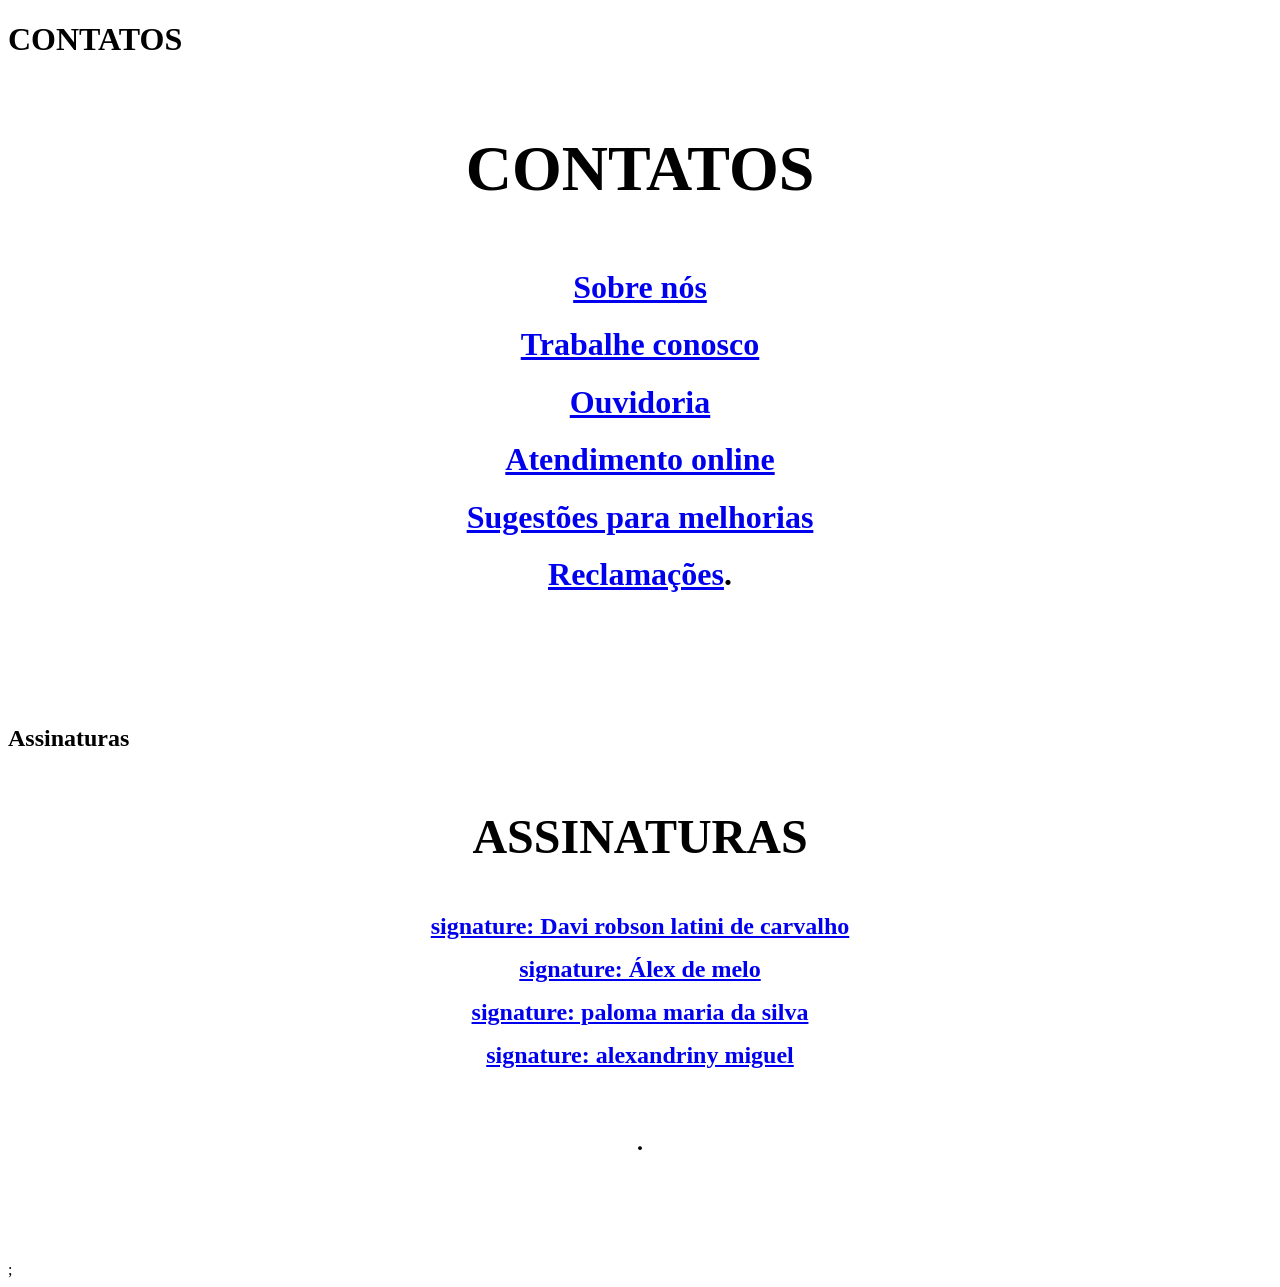
==== index.html @ 3e157b8d "Merge branch 'main' into Alex" ====
<!DOCTYPE html>
<html lang="en">
<head>
    <meta charset="UTF-8">
    <meta name="viewport" content="width=device-width, initial-scale=1.0">
    <title>CONTATOS E ASSINATURA </title>
</head><head>
<body>

    <h1> 
      <strong>CONTATOS</strong>  
    <div style="text-align: center; line-height: 1.8; padding: 10px;">
    <h1 style="margin-bottom: 15px;">CONTATOS</h1>
    <p><a href="#">Sobre nós</a> <br>
    <a href="#">Trabalhe conosco</a> <br>
    <a href="#">Ouvidoria</a> <br>
    <a href="#">Atendimento online</a> <br>
    <a href="#">Sugestões para melhorias</a> <br>
    <a href="#">Reclamações</a>.</p> <br>
</div>
   
    </h1>

<head>

</html> 
</body>

<h2> 
      <strong>Assinaturas</strong>  
    <div style="text-align: center; line-height: 1.8; padding: 10px;">
    <h1 style="margin-bottom: 15px;">ASSINATURAS</h1>
    <p><a href="#">signature: Davi robson latini de carvalho</a> <br>
    <a href="#">signature: Álex de melo</a> <br>
    <a href="#">signature: paloma maria da silva</a> <br>
    <a href="#">signature: alexandriny miguel</a> <br>
    <a href="#"></a> <br>
    <a href="#"></a>.</p> <br>
</div>
   
    </h2>;
</html>
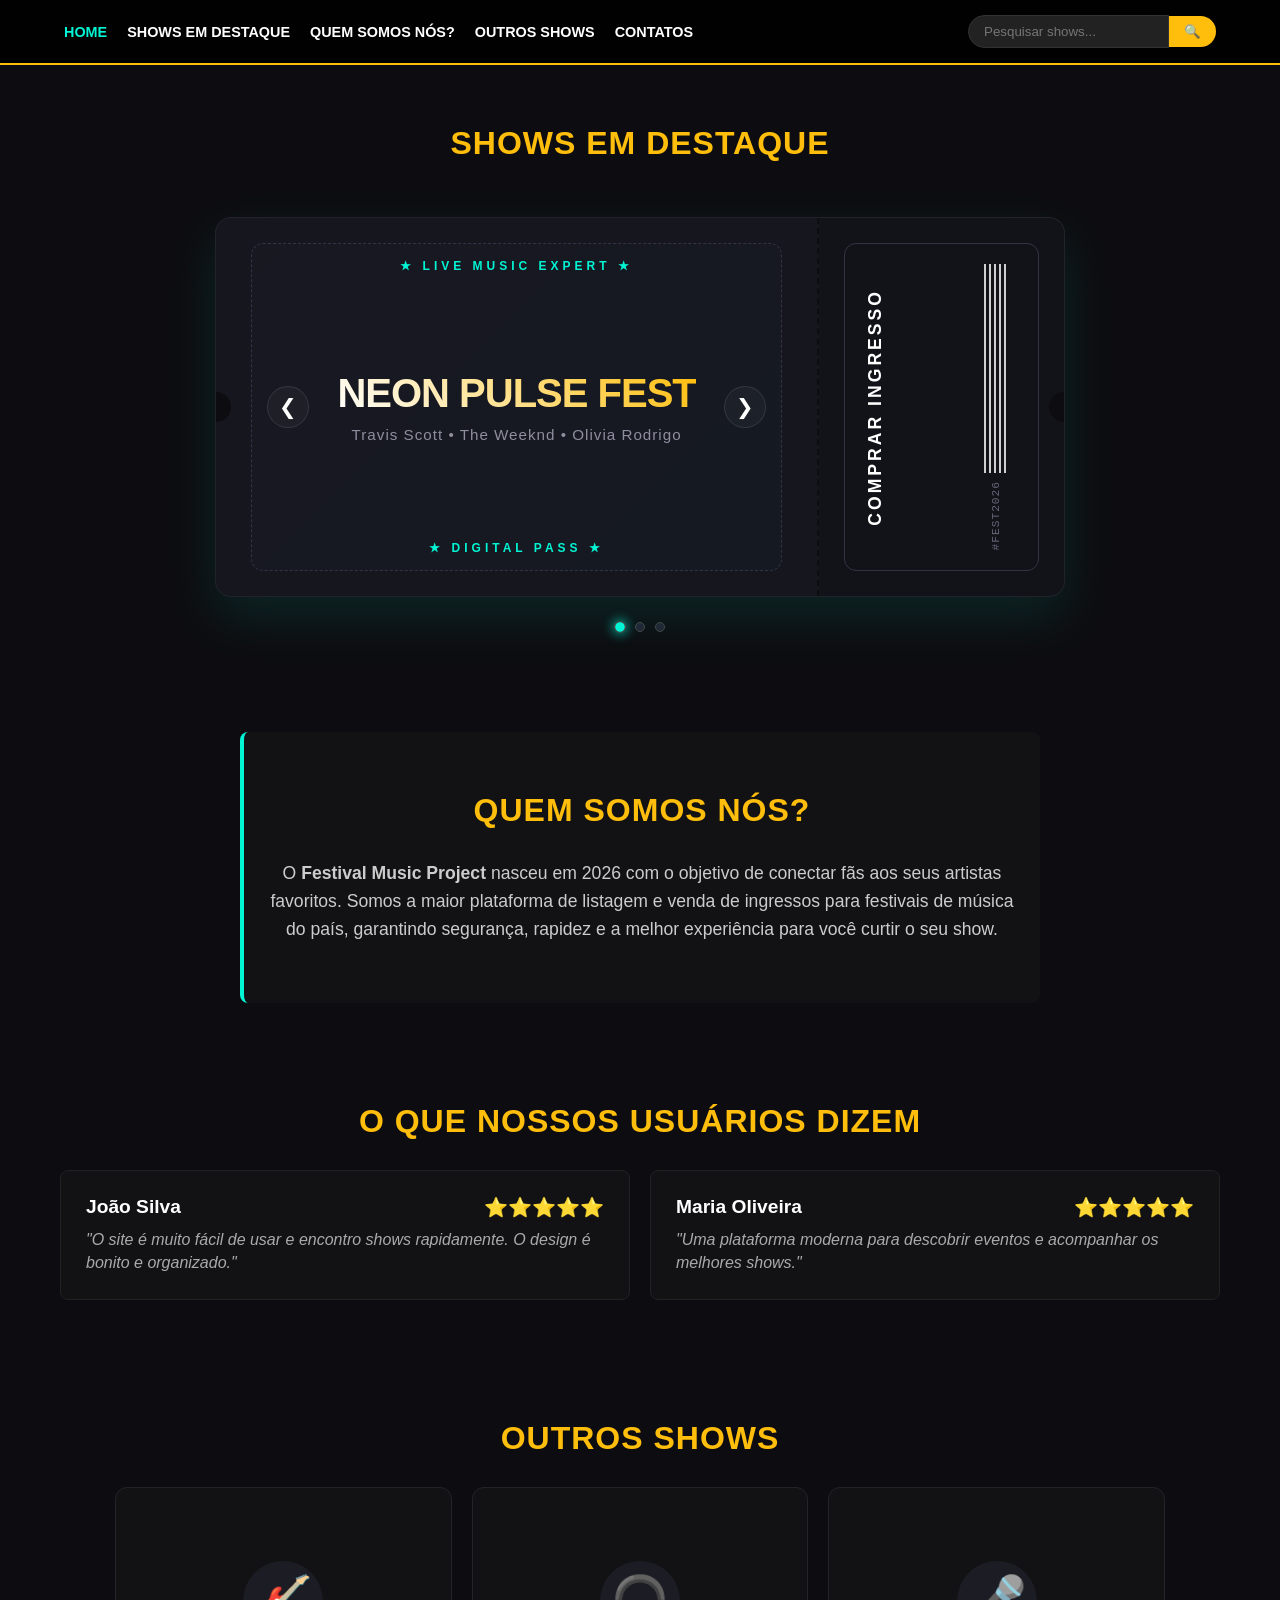
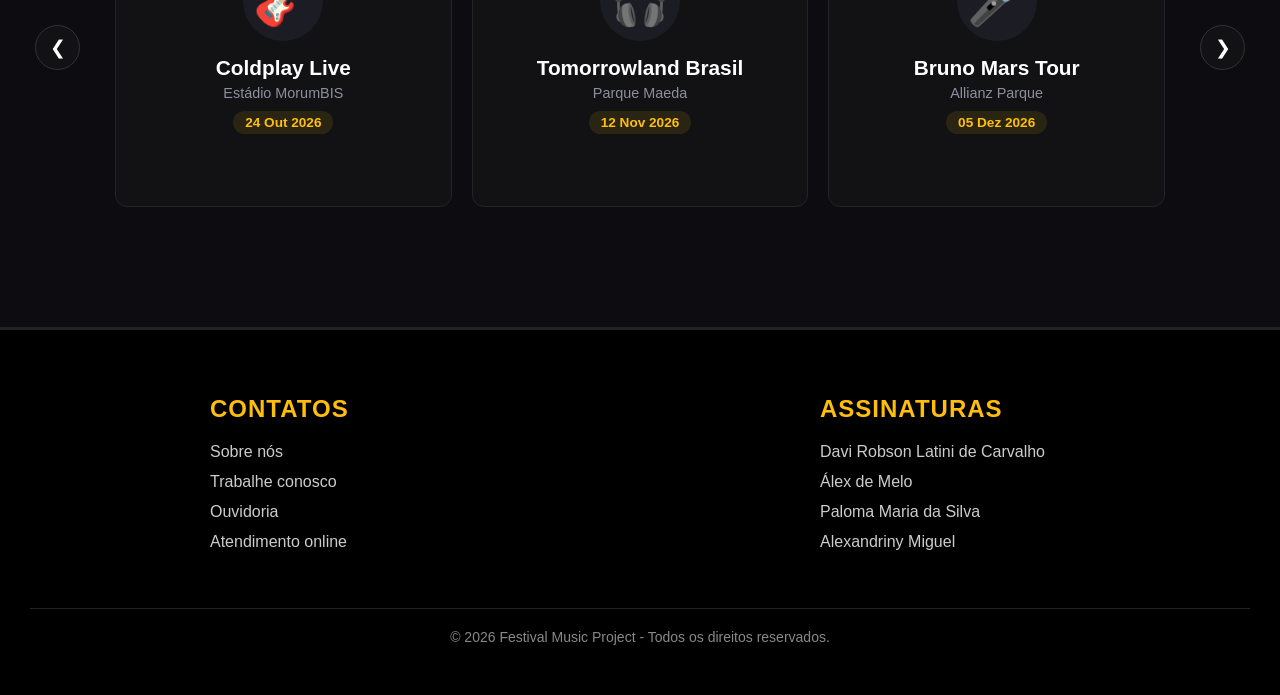
==== commit 14df0f68: "Idealizacao" ====
--- a/index.html
+++ b/index.html
@@ -1,42 +1,232 @@
-<!DOCTYPE html>
-<html lang="en">
-<head>
-    <meta charset="UTF-8">
-    <meta name="viewport" content="width=device-width, initial-scale=1.0">
-    <title>CONTATOS E ASSINATURA </title>
-</head><head>
-<body>
-
-    <h1> 
-      <strong>CONTATOS</strong>  
-    <div style="text-align: center; line-height: 1.8; padding: 10px;">
-    <h1 style="margin-bottom: 15px;">CONTATOS</h1>
-    <p><a href="#">Sobre nós</a> <br>
-    <a href="#">Trabalhe conosco</a> <br>
-    <a href="#">Ouvidoria</a> <br>
-    <a href="#">Atendimento online</a> <br>
-    <a href="#">Sugestões para melhorias</a> <br>
-    <a href="#">Reclamações</a>.</p> <br>
-</div>
-   
-    </h1>
-
-<head>
-
-</html> 
-</body>
-
-<h2> 
-      <strong>Assinaturas</strong>  
-    <div style="text-align: center; line-height: 1.8; padding: 10px;">
-    <h1 style="margin-bottom: 15px;">ASSINATURAS</h1>
-    <p><a href="#">signature: Davi robson latini de carvalho</a> <br>
-    <a href="#">signature: Álex de melo</a> <br>
-    <a href="#">signature: paloma maria da silva</a> <br>
-    <a href="#">signature: alexandriny miguel</a> <br>
-    <a href="#"></a> <br>
-    <a href="#"></a>.</p> <br>
-</div>
-   
-    </h2>;
+<!doctype html>
+<html lang="pt-BR">
+  <head>
+    <meta charset="UTF-8" />
+    <meta name="viewport" content="width=device-width, initial-scale=1.0" />
+    <title>Festival Music Project</title>
+    <link
+      rel="shortcut icon"
+      href="https://cdn-icons-png.flaticon.com/512/228/228770.png"
+      type="image/x-icon"
+    />
+    <link rel="stylesheet" href="style.css" />
+  </head>
+
+  <body>
+    <header id="header">
+      <nav class="menu-desktop">
+        <ul class="menu menu-principal">
+          <li class="menu-item">
+            <a href="#header" class="menu-link active">HOME</a>
+          </li>
+          <li class="menu-item">
+            <a href="#shows" class="menu-link">SHOWS EM DESTAQUE</a>
+          </li>
+          <li class="menu-item">
+            <a href="#sobre" class="menu-link">QUEM SOMOS NÓS?</a>
+          </li>
+          <li class="menu-item">
+            <a href="#outros-shows" class="menu-link">OUTROS SHOWS</a>
+          </li>
+          <li class="menu-item">
+            <a href="#footer" class="menu-link">CONTATOS</a>
+          </li>
+        </ul>
+
+        <form class="search-box" role="search">
+          <input
+            type="text"
+            placeholder="Pesquisar shows..."
+            class="search-input"
+            aria-label="Pesquisar shows"
+          />
+          <button type="submit" class="search-btn" aria-label="Buscar">
+            🔍
+          </button>
+        </form>
+      </nav>
+    </header>
+
+    <section id="shows" class="bandas-mes">
+      <h2>SHOWS EM DESTAQUE</h2>
+
+      <div class="ticket-container">
+        <div class="ticket-body">
+          <div class="ticket-border-inner">
+            <span class="ticket-badge top">★ LIVE MUSIC EXPERT ★</span>
+
+            <div class="carousel-slide">
+              <div class="item active">
+                <h2>NEON PULSE FEST</h2>
+                <p>Travis Scott • The Weeknd • Olivia Rodrigo</p>
+              </div>
+              <div class="item">
+                <h2>CYBERBEAT STAGE</h2>
+                <p>Alok • Peggy Gou • Rufus Du Sol</p>
+              </div>
+              <div class="item">
+                <h2>CHILL & VIBES 2026</h2>
+                <p>Post Malone • Billie Eilish • Lana Del Rey</p>
+              </div>
+            </div>
+
+            <button
+              class="btn-ticket prev"
+              id="prevBtn"
+              aria-label="Slide anterior"
+            >
+              &#10094;
+            </button>
+            <button
+              class="btn-ticket next"
+              id="nextBtn"
+              aria-label="Próximo slide"
+            >
+              &#10095;
+            </button>
+
+            <span class="ticket-badge bottom">★ DIGITAL PASS ★</span>
+          </div>
+        </div>
+
+        <div class="ticket-perforation"></div>
+
+        <div class="ticket-stub">
+          <div class="stub-content">
+            <div class="stub-call-to-action">COMPRAR INGRESSO</div>
+            <div class="barcode">
+              <div class="barcode-lines"></div>
+              <span class="barcode-number">#FEST2026</span>
+            </div>
+          </div>
+        </div>
+      </div>
+
+      <div class="carousel-indicators">
+        <span class="dot active" data-index="0"></span>
+        <span class="dot" data-index="1"></span>
+        <span class="dot" data-index="2"></span>
+      </div>
+    </section>
+
+    <section id="sobre" class="sobre-nos">
+      <h2>QUEM SOMOS NÓS?</h2>
+      <p>
+        O <strong>Festival Music Project</strong> nasceu em 2026 com o objetivo
+        de conectar fãs aos seus artistas favoritos. Somos a maior plataforma de
+        listagem e venda de ingressos para festivais de música do país,
+        garantindo segurança, rapidez e a melhor experiência para você curtir o
+        seu show.
+      </p>
+    </section>
+
+    <section class="reviews">
+      <h2>O QUE NOSSOS USUÁRIOS DIZEM</h2>
+      <div class="reviews-grid">
+        <div class="review-card">
+          <h3>João Silva <span class="stars">⭐⭐⭐⭐⭐</span></h3>
+          <p>
+            "O site é muito fácil de usar e encontro shows rapidamente. O design
+            é bonito e organizado."
+          </p>
+        </div>
+        <div class="review-card">
+          <h3>Maria Oliveira <span class="stars">⭐⭐⭐⭐⭐</span></h3>
+          <p>
+            "Uma plataforma moderna para descobrir eventos e acompanhar os
+            melhores shows."
+          </p>
+        </div>
+      </div>
+    </section>
+
+    <section id="outros-shows" class="outros-shows-section">
+      <h2>OUTROS SHOWS</h2>
+      <div class="multi-carousel-container">
+        <button
+          class="btn-multi prev"
+          id="multiPrev"
+          aria-label="Slide anterior"
+        >
+          &#10094;
+        </button>
+
+        <div class="multi-carousel">
+          <div class="multi-slide active">
+            <div class="show-card">
+              <div class="show-img-placeholder">🎸</div>
+              <h3>Coldplay Live</h3>
+              <p>Estádio MorumBIS</p>
+              <span class="show-date">24 Out 2026</span>
+            </div>
+            <div class="show-card">
+              <div class="show-img-placeholder">🎧</div>
+              <h3>Tomorrowland Brasil</h3>
+              <p>Parque Maeda</p>
+              <span class="show-date">12 Nov 2026</span>
+            </div>
+            <div class="show-card">
+              <div class="show-img-placeholder">🎤</div>
+              <h3>Bruno Mars Tour</h3>
+              <p>Allianz Parque</p>
+              <span class="show-date">05 Dez 2026</span>
+            </div>
+          </div>
+
+          <div class="multi-slide">
+            <div class="show-card">
+              <div class="show-img-placeholder">🎷</div>
+              <h3>Jazz & Blues Fest</h3>
+              <p>Teatro Municipal</p>
+              <span class="show-date">18 Jan 2027</span>
+            </div>
+            <div class="show-card">
+              <div class="show-img-placeholder">⚡</div>
+              <h3>Rock in Rio 2026</h3>
+              <p>Cidade do Rock</p>
+              <span class="show-date">15 Set 2026</span>
+            </div>
+            <div class="show-card">
+              <div class="show-img-placeholder">✨</div>
+              <h3>Lollapalooza 2027</h3>
+              <p>Autódromo de Interlagos</p>
+              <span class="show-date">26 Mar 2027</span>
+            </div>
+          </div>
+        </div>
+
+        <button
+          class="btn-multi next"
+          id="multiNext"
+          aria-label="Próximo slide"
+        >
+          &#10095;
+        </button>
+      </div>
+    </section>
+
+    <footer id="footer" class="footer">
+      <div class="footer-col">
+        <h2>CONTATOS</h2>
+        <a href="#sobre">Sobre nós</a>
+        <a href="#footer">Trabalhe conosco</a>
+        <a href="#footer">Ouvidoria</a>
+        <a href="#footer">Atendimento online</a>
+      </div>
+
+      <div class="footer-col">
+        <h2>ASSINATURAS</h2>
+        <p>Davi Robson Latini de Carvalho</p>
+        <p>Álex de Melo</p>
+        <p>Paloma Maria da Silva</p>
+        <p>Alexandriny Miguel</p>
+      </div>
+
+      <div class="footer-copy">
+        &copy; 2026 Festival Music Project - Todos os direitos reservados.
+      </div>
+    </footer>
+
+    <script src="script.js"></script>
+  </body>
 </html>
--- a/style.css
+++ b/style.css
@@ -0,0 +1,691 @@
+/* ==========================
+   CONFIGURAÇÕES GERAIS (RESET)
+========================== */
+:root {
+  --ticket-bg: #16161f;
+  --ticket-text: #ffffff;
+  --ticket-accent: #00f5d4;
+  --ticket-border: #333344;
+  --body-bg: #0d0d11;
+}
+
+* {
+  margin: 0;
+  padding: 0;
+  box-sizing: border-box;
+  font-family: "Segoe UI", Tahoma, Geneva, Verdana, sans-serif;
+  scroll-behavior: smooth;
+}
+
+body {
+  background-color: var(--body-bg);
+  color: #fff;
+  overflow-x: hidden;
+}
+
+h2 {
+  text-align: center;
+  color: #ffbe0b;
+  font-size: 2rem;
+  margin-bottom: 30px;
+  letter-spacing: 1px;
+}
+
+/* ==========================
+   HEADER & MENU
+========================== */
+#header {
+  background-color: rgba(0, 0, 0, 0.9);
+  position: sticky;
+  top: 0;
+  z-index: 1000;
+  border-bottom: 2px solid #ffbe0b;
+  padding: 15px 5%;
+}
+
+.menu-desktop {
+  display: flex;
+  justify-content: space-between;
+  align-items: center;
+  flex-wrap: wrap;
+  gap: 15px;
+}
+
+.menu {
+  display: flex;
+  list-style: none;
+  gap: 20px;
+}
+
+.menu-link {
+  color: #fff;
+  text-decoration: none;
+  font-weight: bold;
+  font-size: 0.9rem;
+  transition: color 0.3s;
+}
+
+.menu-link:hover,
+.menu-link.active {
+  color: #00f5d4;
+}
+
+.search-box {
+  display: flex;
+  align-items: center;
+}
+
+.search-input {
+  padding: 8px 15px;
+  border: 1px solid #333;
+  border-radius: 20px 0 0 20px;
+  background: #222;
+  color: white;
+  outline: none;
+}
+
+.search-btn {
+  padding: 8px 15px;
+  background-color: #ffbe0b;
+  border: none;
+  border-radius: 0 20px 20px 0;
+  cursor: pointer;
+  transition: background 0.3s;
+}
+
+.search-btn:hover {
+  background-color: #00f5d4;
+}
+
+/* ==========================
+   SEÇÃO DO CARROSSEL 1 (TICKET)
+========================== */
+.bandas-mes {
+  padding: 60px 20px;
+  max-width: 1200px;
+  margin: 0 auto;
+  display: flex;
+  flex-direction: column;
+  align-items: center;
+  gap: 25px;
+}
+
+.ticket-container {
+  display: flex;
+  position: relative;
+  width: 100%;
+  max-width: 850px;
+  height: 380px;
+  background-color: var(--ticket-bg);
+  border-radius: 16px;
+  border: 1px solid rgba(255, 255, 255, 0.05);
+  box-shadow: 0 20px 50px rgba(0, 245, 212, 0.1);
+  overflow: hidden;
+}
+
+.ticket-container::before,
+.ticket-container::after {
+  content: "";
+  position: absolute;
+  top: 50%;
+  transform: translateY(-50%);
+  width: 30px;
+  height: 30px;
+  background-color: var(--body-bg);
+  border-radius: 50%;
+  z-index: 5;
+}
+.ticket-container::before {
+  left: -15px;
+}
+.ticket-container::after {
+  right: -15px;
+}
+
+.ticket-body {
+  flex: 3;
+  padding: 25px 35px;
+  position: relative;
+}
+
+.ticket-border-inner {
+  border: 1px dashed var(--ticket-border);
+  border-radius: 12px;
+  height: 100%;
+  width: 100%;
+  position: relative;
+  display: flex;
+  flex-direction: column;
+  justify-content: center;
+  align-items: center;
+  background: linear-gradient(
+    135deg,
+    rgba(255, 255, 255, 0.01) 0%,
+    rgba(0, 245, 212, 0.02) 100%
+  );
+}
+
+.ticket-badge {
+  position: absolute;
+  font-size: 0.75rem;
+  font-weight: 800;
+  letter-spacing: 4px;
+  color: var(--ticket-accent);
+}
+.ticket-badge.top {
+  top: 15px;
+}
+.ticket-badge.bottom {
+  bottom: 15px;
+}
+
+.carousel-slide {
+  width: 80%;
+  height: 60%;
+  position: relative;
+}
+
+.item {
+  position: absolute;
+  width: 100%;
+  height: 100%;
+  opacity: 0;
+  transform: scale(0.95);
+  transition: all 0.5s cubic-bezier(0.4, 0, 0.2, 1);
+  display: flex;
+  flex-direction: column;
+  justify-content: center;
+  align-items: center;
+  color: var(--ticket-text);
+  text-align: center;
+}
+
+.item h2 {
+  font-size: 2.5rem;
+  font-weight: 900;
+  text-transform: uppercase;
+  letter-spacing: -1px;
+  margin-bottom: 10px;
+  background: linear-gradient(45deg, #fff, #ffbe0b);
+  -webkit-background-clip: text;
+  -webkit-text-fill-color: transparent;
+}
+
+.item p {
+  font-size: 0.95rem;
+  font-weight: 500;
+  color: #8e8e9f;
+  letter-spacing: 1px;
+}
+
+.item.active {
+  opacity: 1;
+  transform: scale(1);
+  z-index: 2;
+}
+
+.btn-ticket {
+  position: absolute;
+  top: 50%;
+  transform: translateY(-50%);
+  background: rgba(255, 255, 255, 0.03);
+  border: 1px solid rgba(255, 255, 255, 0.1);
+  font-size: 1.3rem;
+  color: #fff;
+  cursor: pointer;
+  z-index: 10;
+  width: 42px;
+  height: 42px;
+  border-radius: 50%;
+  display: flex;
+  align-items: center;
+  justify-content: center;
+  transition: all 0.3s;
+}
+.btn-ticket:hover {
+  background: var(--ticket-accent);
+  color: #000;
+  box-shadow: 0 0 15px var(--ticket-accent);
+  border-color: var(--ticket-accent);
+}
+.prev {
+  left: 15px;
+}
+.next {
+  right: 15px;
+}
+
+.ticket-perforation {
+  width: 2px;
+  border-left: 2px dashed var(--body-bg);
+  height: 100%;
+}
+
+.ticket-stub {
+  flex: 1.1;
+  padding: 25px;
+  display: flex;
+  justify-content: center;
+  align-items: center;
+  background: rgba(0, 0, 0, 0.2);
+}
+
+.stub-content {
+  border: 1px solid var(--ticket-border);
+  border-radius: 12px;
+  height: 100%;
+  width: 100%;
+  display: flex;
+  align-items: center;
+  justify-content: space-between;
+  padding: 20px;
+}
+
+.stub-call-to-action {
+  color: var(--ticket-text);
+  font-size: 1.1rem;
+  font-weight: 800;
+  text-align: center;
+  writing-mode: vertical-rl;
+  transform: rotate(180deg);
+  letter-spacing: 3px;
+}
+
+.ticket-container:hover .stub-call-to-action {
+  color: var(--ticket-accent);
+}
+
+.barcode {
+  display: flex;
+  flex-direction: column;
+  align-items: center;
+  justify-content: center;
+  height: 100%;
+  width: 45px;
+}
+
+.barcode-lines {
+  width: 24px;
+  height: 85%;
+  background: repeating-linear-gradient(
+    90deg,
+    #fff,
+    #fff 2px,
+    transparent 2px,
+    transparent 5px,
+    #fff 5px,
+    #fff 7px,
+    transparent 7px,
+    transparent 10px
+  );
+  opacity: 0.8;
+}
+
+.barcode-number {
+  font-size: 0.7rem;
+  color: #666677;
+  letter-spacing: 1px;
+  font-family: monospace;
+  writing-mode: vertical-rl;
+  transform: rotate(180deg);
+  margin-top: 8px;
+}
+
+.carousel-indicators {
+  display: flex;
+  gap: 10px;
+}
+
+.dot {
+  width: 10px;
+  height: 10px;
+  background-color: #222230;
+  border: 1px solid #444;
+  border-radius: 50%;
+  cursor: pointer;
+  transition: all 0.3s ease;
+}
+
+.dot.active {
+  background-color: var(--ticket-accent);
+  box-shadow: 0 0 10px var(--ticket-accent);
+  transform: scale(1.2);
+}
+
+/* ==========================
+   QUEM SOMOS & AVALIAÇÕES
+========================== */
+.sobre-nos {
+  padding: 60px 20px;
+  background-color: #121214;
+  text-align: center;
+  max-width: 800px;
+  margin: 40px auto;
+  border-radius: 8px;
+  border-left: 4px solid #00f5d4;
+}
+
+.sobre-nos p {
+  font-size: 1.1rem;
+  line-height: 1.6;
+  color: #ccc;
+}
+
+.reviews {
+  padding: 60px 20px;
+  max-width: 1200px;
+  margin: 0 auto;
+}
+
+.reviews-grid {
+  display: grid;
+  grid-template-columns: repeat(auto-fit, minmax(300px, 1fr));
+  gap: 20px;
+}
+
+.review-card {
+  background: #121214;
+  padding: 25px;
+  border-radius: 8px;
+  border: 1px solid #222;
+  transition: transform 0.3s;
+}
+
+.review-card:hover {
+  transform: translateY(-5px);
+  border-color: #ffbe0b;
+}
+
+.review-card h3 {
+  font-size: 1.2rem;
+  margin-bottom: 10px;
+  display: flex;
+  justify-content: space-between;
+}
+
+.review-card p {
+  color: #aaa;
+  font-style: italic;
+  line-height: 1.4;
+}
+
+/* ==========================
+   SEÇÃO CARROSSEL 2 (OUTROS SHOWS - 3 ITENS)
+========================== */
+.outros-shows-section {
+  padding: 60px 20px;
+  max-width: 1200px;
+  margin: 0 auto;
+}
+
+.multi-carousel-container {
+  position: relative;
+  display: flex;
+  align-items: center;
+  justify-content: center;
+  width: 100%;
+}
+
+.multi-carousel {
+  width: 100%;
+  max-width: 1050px;
+  height: 320px;
+  position: relative;
+  overflow: hidden;
+}
+
+.multi-slide {
+  position: absolute;
+  width: 100%;
+  height: 100%;
+  opacity: 0;
+  display: grid;
+  grid-template-columns: repeat(3, 1fr); /* 3 Itens por slide */
+  gap: 20px;
+  transition:
+    opacity 0.6s ease-in-out,
+    transform 0.6s ease-in-out;
+  transform: scale(0.98);
+  pointer-events: none;
+}
+
+.multi-slide.active {
+  opacity: 1;
+  transform: scale(1);
+  position: relative;
+  pointer-events: auto;
+}
+
+/* Cards individuais dos shows */
+.show-card {
+  background: #121214;
+  border: 1px solid #232329;
+  border-radius: 12px;
+  padding: 25px;
+  display: flex;
+  flex-direction: column;
+  justify-content: center;
+  align-items: center;
+  text-align: center;
+  transition:
+    border-color 0.3s,
+    box-shadow 0.3s;
+}
+
+.show-card:hover {
+  border-color: #00f5d4;
+  box-shadow: 0 5px 15px rgba(0, 245, 212, 0.15);
+}
+
+.show-img-placeholder {
+  font-size: 3rem;
+  margin-bottom: 15px;
+  background: #1c1c24;
+  width: 80px;
+  height: 80px;
+  display: flex;
+  align-items: center;
+  justify-content: center;
+  border-radius: 50%;
+}
+
+.show-card h3 {
+  font-size: 1.3rem;
+  color: #fff;
+  margin-bottom: 5px;
+}
+
+.show-card p {
+  font-size: 0.9rem;
+  color: #8e8e9f;
+  margin-bottom: 10px;
+}
+
+.show-date {
+  font-size: 0.85rem;
+  color: #ffbe0b;
+  font-weight: bold;
+  background: rgba(255, 190, 11, 0.1);
+  padding: 4px 12px;
+  border-radius: 20px;
+}
+
+/* Botões do Carrossel Secundário */
+.btn-multi {
+  background: #121214;
+  border: 1px solid #333;
+  color: #fff;
+  font-size: 1.2rem;
+  width: 45px;
+  height: 45px;
+  border-radius: 50%;
+  cursor: pointer;
+  position: absolute;
+  z-index: 10;
+  display: flex;
+  align-items: center;
+  justify-content: center;
+  transition: all 0.3s;
+}
+
+.btn-multi:hover {
+  background: #ffbe0b;
+  color: #000;
+  border-color: #ffbe0b;
+}
+
+#multiPrev {
+  left: -25px;
+}
+#multiNext {
+  right: -25px;
+}
+
+/* ==========================
+   FOOTER
+========================== */
+.footer {
+  display: flex;
+  justify-content: space-around;
+  align-items: flex-start;
+  flex-wrap: wrap;
+  background-color: #000;
+  color: white;
+  padding: 50px 30px;
+  border-top: 3px solid #222;
+  margin-top: 60px;
+}
+
+.footer-col {
+  min-width: 250px;
+  margin: 15px;
+}
+
+.footer-col h2 {
+  text-align: left;
+  color: #ffbe0b;
+  font-size: 24px;
+  margin-bottom: 20px;
+}
+
+.footer-col a,
+.footer-col p {
+  display: block;
+  color: #ccc;
+  text-decoration: none;
+  margin-bottom: 12px;
+  transition: color 0.3s ease;
+}
+
+.footer-col a:hover {
+  color: #00f5d4;
+}
+.footer-col p:hover {
+  color: white;
+}
+
+.footer-copy {
+  width: 100%;
+  text-align: center;
+  margin-top: 30px;
+  padding-top: 20px;
+  border-top: 1px solid #222;
+  color: #888;
+  font-size: 14px;
+}
+
+/* ==========================
+   RESPONSIVIDADE MEDIA QUERIES
+========================== */
+@media (max-width: 900px) {
+  .multi-slide {
+    grid-template-columns: repeat(2, 1fr); /* 2 itens visíveis em tablets */
+  }
+  .multi-slide .show-card:last-child {
+    display: none; /* Esconde sutilmente o 3º elemento para caber melhor */
+  }
+}
+
+@media (max-width: 700px) {
+  .menu-desktop {
+    flex-direction: column;
+    text-align: center;
+  }
+  .menu {
+    flex-direction: column;
+    gap: 10px;
+  }
+  .footer {
+    flex-direction: column;
+    align-items: center;
+    text-align: center;
+  }
+  .footer-col h2 {
+    text-align: center;
+  }
+}
+
+@media (max-width: 650px) {
+  .ticket-container {
+    flex-direction: column;
+    height: auto;
+    max-width: 400px;
+  }
+  .ticket-body {
+    padding: 35px 20px;
+  }
+  .carousel-slide {
+    width: 90%;
+    height: 180px;
+  }
+  .item h2 {
+    font-size: 1.8rem;
+  }
+  .ticket-perforation {
+    width: 100%;
+    height: 2px;
+    border-left: none;
+    border-top: 2px dashed var(--body-bg);
+  }
+  .ticket-stub {
+    width: 100%;
+    height: 140px;
+  }
+  .stub-content {
+    flex-direction: row-reverse;
+  }
+  .stub-call-to-action,
+  .barcode-number {
+    writing-mode: horizontal-tb;
+    transform: none;
+  }
+  .barcode {
+    flex-direction: row;
+    width: 120px;
+    height: 40px;
+  }
+  .barcode-lines {
+    height: 24px;
+    width: 100%;
+    background: repeating-linear-gradient(
+      0deg,
+      #fff,
+      #fff 2px,
+      transparent 2px,
+      transparent 5px
+    );
+  }
+
+  .multi-slide {
+    grid-template-columns: 1fr;
+  } /* 1 item por vez em celulares */
+  .multi-carousel {
+    height: 280px;
+  }
+  #multiPrev {
+    left: 0px;
+  }
+  #multiNext {
+    right: 0px;
+  }
+}
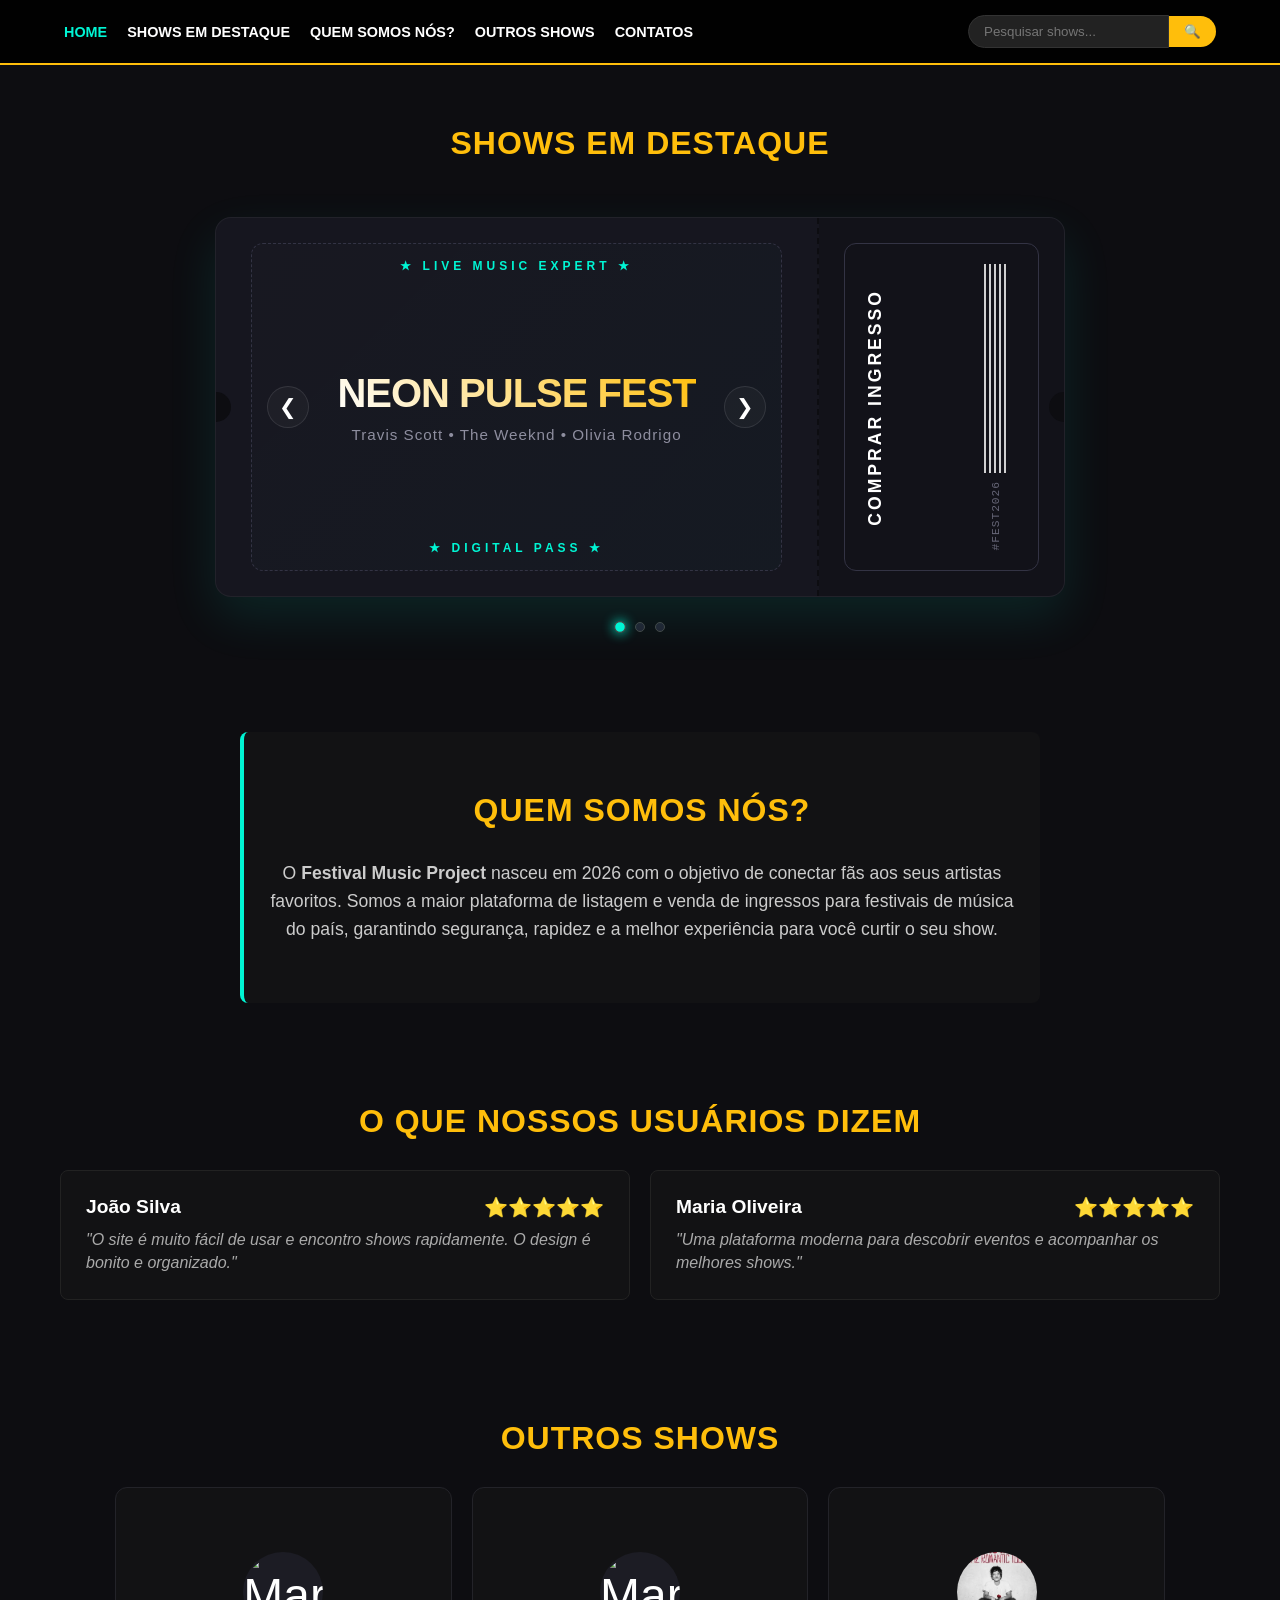
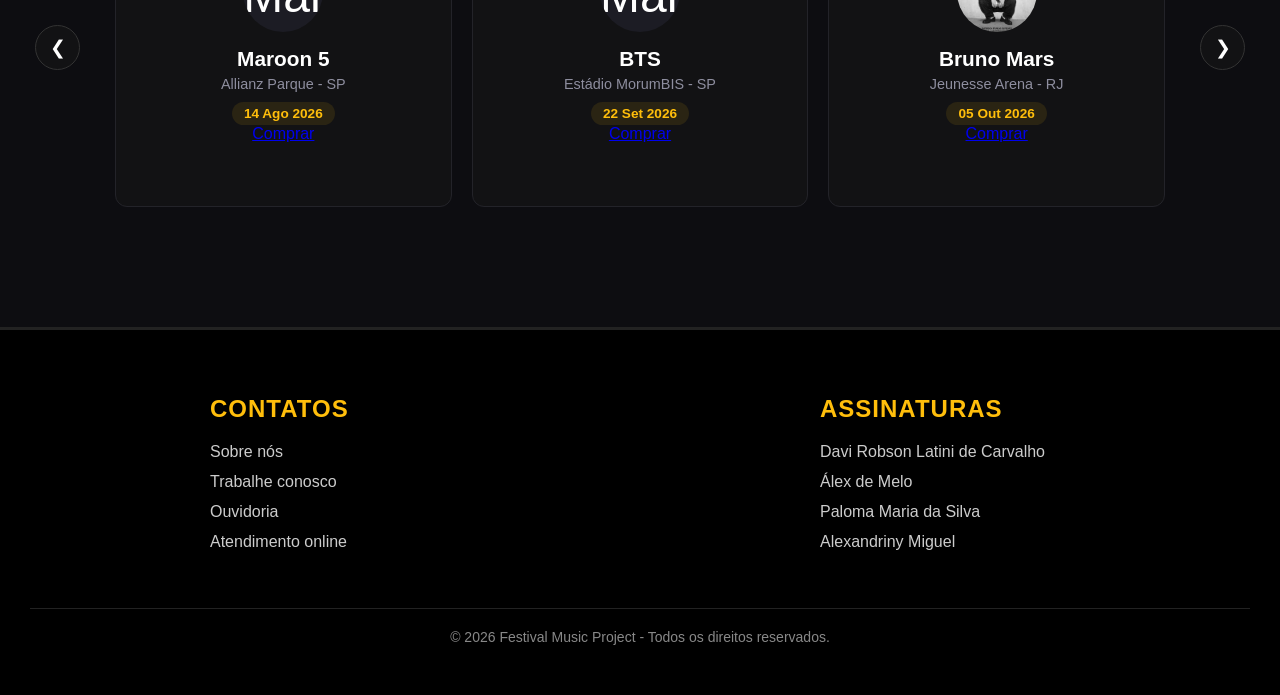
==== commit 14d4d088: "tirei as dcas" ====
--- a/index.html
+++ b/index.html
@@ -140,78 +140,78 @@
       </div>
     </section>
 
-    <section id="outros-shows" class="outros-shows-section">
+     <section id="outros-shows" class="outros-shows-section">
       <h2>OUTROS SHOWS</h2>
       <div class="multi-carousel-container">
-        <button
-          class="btn-multi prev"
-          id="multiPrev"
-          aria-label="Slide anterior"
-        >
-          &#10094;
-        </button>
+        <button class="btn-multi prev" id="multiPrev" aria-label="Slide anterior">&#10094;</button>
 
         <div class="multi-carousel">
+
+          <!-- SLIDE 1: Maroon 5, BTS, Bruno Mars -->
           <div class="multi-slide active">
             <div class="show-card">
-              <div class="show-img-placeholder">🎸</div>
-              <h3>Coldplay Live</h3>
-              <p>Estádio MorumBIS</p>
-              <span class="show-date">24 Out 2026</span>
-            </div>
-            <div class="show-card">
-              <div class="show-img-placeholder">🎧</div>
-              <h3>Tomorrowland Brasil</h3>
-              <p>Parque Maeda</p>
-              <span class="show-date">12 Nov 2026</span>
-            </div>
-            <div class="show-card">
-              <div class="show-img-placeholder">🎤</div>
-              <h3>Bruno Mars Tour</h3>
-              <p>Allianz Parque</p>
-              <span class="show-date">05 Dez 2026</span>
-            </div>
-          </div>
-
+              <img src="img/maroon.jpg" alt="Maroon 5" class="show-img-placeholder">
+              <h3>Maroon 5</h3>
+              <p>Allianz Parque - SP</p>
+              <span class="show-date">14 Ago 2026</span>
+              <a href="pages/compra.html" class="btn-comprar">Comprar</a>
+            </div>
+            <div class="show-card">
+              <img src="img/bts.jpg" alt="Maroon 5" class="show-img-placeholder">
+              <h3>BTS</h3>
+              <p>Estádio MorumBIS - SP</p>
+              <span class="show-date">22 Set 2026</span>
+              <a href="pages/compra.html" class="btn-comprar">Comprar</a>
+            </div>
+            <div class="show-card">
+              <img src="img/bruno.jpg" alt="Maroon 5" class="show-img-placeholder">
+              <h3>Bruno Mars</h3>
+              <p>Jeunesse Arena - RJ</p>
+              <span class="show-date">05 Out 2026</span>
+              <a href="pages/compra.html" class="btn-comprar">Comprar</a>
+            </div>
+          </div>
+
+          <!-- SLIDE 2: Coldplay, Iron Maiden, Harry Styles -->
           <div class="multi-slide">
             <div class="show-card">
-              <div class="show-img-placeholder">🎷</div>
-              <h3>Jazz & Blues Fest</h3>
-              <p>Teatro Municipal</p>
-              <span class="show-date">18 Jan 2027</span>
-            </div>
-            <div class="show-card">
-              <div class="show-img-placeholder">⚡</div>
-              <h3>Rock in Rio 2026</h3>
-              <p>Cidade do Rock</p>
-              <span class="show-date">15 Set 2026</span>
-            </div>
-            <div class="show-card">
-              <div class="show-img-placeholder">✨</div>
-              <h3>Lollapalooza 2027</h3>
-              <p>Autódromo de Interlagos</p>
-              <span class="show-date">26 Mar 2027</span>
-            </div>
-          </div>
-        </div>
-
-        <button
-          class="btn-multi next"
-          id="multiNext"
-          aria-label="Próximo slide"
-        >
-          &#10095;
-        </button>
-      </div>
-    </section>
-
+              <img src="img/cold.jpg" alt="Maroon 5" class="show-img-placeholder">
+              <h3>Coldplay</h3>
+              <p>Estádio MorumBIS - SP</p>
+              <span class="show-date">18 Nov 2026</span>
+              <a href="pages/compra.html" class="btn-comprar">Comprar</a>
+            </div>
+            <div class="show-card">
+              <img src="iron.jpg" alt="Maroon 5" class="show-img-placeholder">
+              <h3>Iron Maiden</h3>
+              <p>Cidade do Rock - RJ</p>
+              <span class="show-date">30 Nov 2026</span>
+              <a href="pages/compra.html" class="btn-comprar">Comprar</a>
+            </div>
+            <div class="show-card">
+             <img src="img/harry.jpg" alt="Maroon 5" class="show-img-placeholder">
+              <h3>Harry Styles</h3>
+              <p>Farmasi Arena - RJ</p>
+              <span class="show-date">12 Dez 2026</span>
+              <a href="pages/compra.html" class="btn-comprar">Comprar</a>
+            </div>
+          </div>
+
+        </div>
+
+        <button class="btn-multi next" id="multiNext" aria-label="Próximo slide">&#10095;</button>
+      </div>
+    </section>
+
+    <!-- RODAPÉ -->
     <footer id="footer" class="footer">
       <div class="footer-col">
         <h2>CONTATOS</h2>
-        <a href="#sobre">Sobre nós</a>
-        <a href="#footer">Trabalhe conosco</a>
-        <a href="#footer">Ouvidoria</a>
-        <a href="#footer">Atendimento online</a>
+        <!-- Links que levam para páginas separadas -->
+        <a href="pages/sobre-nos.html">Sobre nós</a>
+        <a href="pages/trabalhe-conosco.html">Trabalhe conosco</a>
+        <a href="pages/ouvidoria.html">Ouvidoria</a>
+        <a href="pages/atendimento.html">Atendimento online</a>
       </div>
 
       <div class="footer-col">
--- a/style.css
+++ b/style.css
@@ -207,6 +207,7 @@
   letter-spacing: -1px;
   margin-bottom: 10px;
   background: linear-gradient(45deg, #fff, #ffbe0b);
+  background-clip: text;
   -webkit-background-clip: text;
   -webkit-text-fill-color: transparent;
 }
@@ -487,6 +488,7 @@
   align-items: center;
   justify-content: center;
   border-radius: 50%;
+  object-fit: cover;
 }
 
 .show-card h3 {
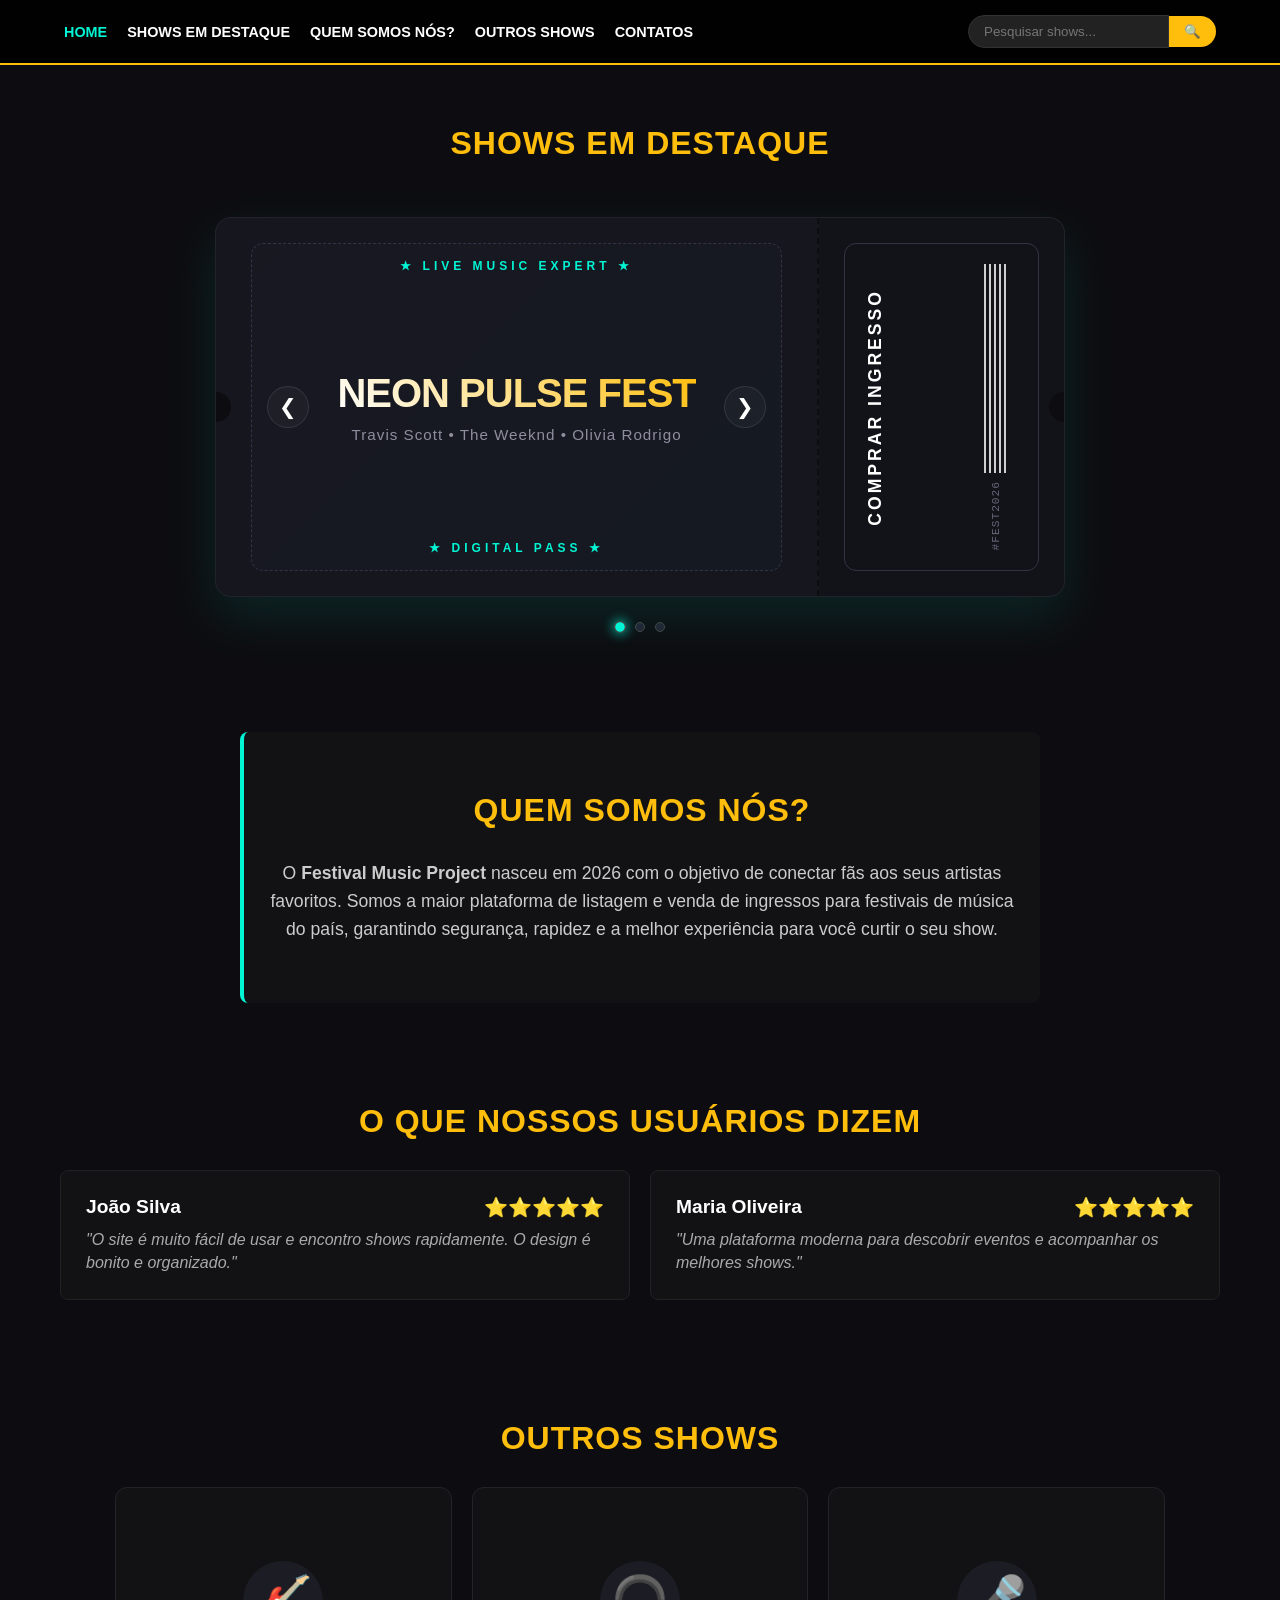
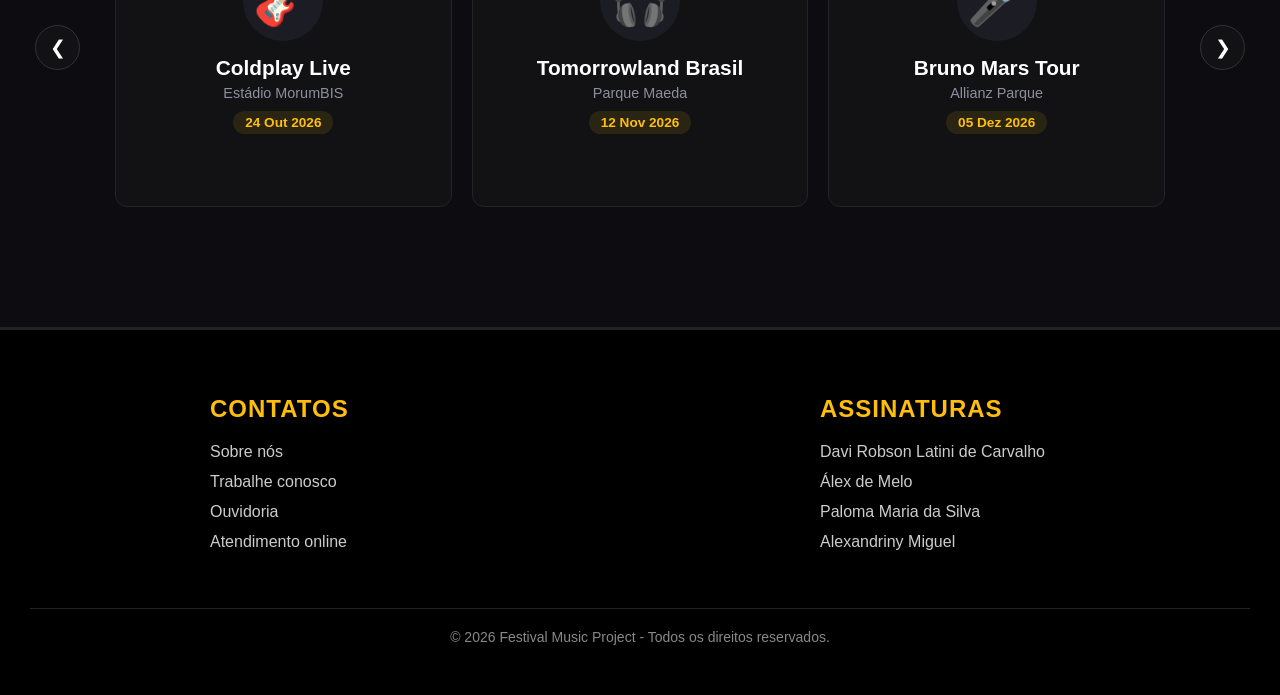
==== commit 187c0063: "Commit da união de CSS do Alex alexcss" ====
--- a/index.html
+++ b/index.html
@@ -140,78 +140,84 @@
       </div>
     </section>
 
-     <section id="outros-shows" class="outros-shows-section">
+    <section id="outros-shows" class="outros-shows-section">
       <h2>OUTROS SHOWS</h2>
       <div class="multi-carousel-container">
-        <button class="btn-multi prev" id="multiPrev" aria-label="Slide anterior">&#10094;</button>
+        <button
+          class="btn-multi prev"
+          id="multiPrev"
+          aria-label="Slide anterior"
+        >
+          &#10094;
+        </button>
 
         <div class="multi-carousel">
-
-          <!-- SLIDE 1: Maroon 5, BTS, Bruno Mars -->
           <div class="multi-slide active">
             <div class="show-card">
-              <img src="img/maroon.jpg" alt="Maroon 5" class="show-img-placeholder">
-              <h3>Maroon 5</h3>
-              <p>Allianz Parque - SP</p>
-              <span class="show-date">14 Ago 2026</span>
-              <a href="pages/compra.html" class="btn-comprar">Comprar</a>
-            </div>
-            <div class="show-card">
-              <img src="img/bts.jpg" alt="Maroon 5" class="show-img-placeholder">
-              <h3>BTS</h3>
-              <p>Estádio MorumBIS - SP</p>
-              <span class="show-date">22 Set 2026</span>
-              <a href="pages/compra.html" class="btn-comprar">Comprar</a>
-            </div>
-            <div class="show-card">
-              <img src="img/bruno.jpg" alt="Maroon 5" class="show-img-placeholder">
-              <h3>Bruno Mars</h3>
-              <p>Jeunesse Arena - RJ</p>
-              <span class="show-date">05 Out 2026</span>
-              <a href="pages/compra.html" class="btn-comprar">Comprar</a>
-            </div>
-          </div>
-
-          <!-- SLIDE 2: Coldplay, Iron Maiden, Harry Styles -->
+              <div class="show-img-placeholder">🎸</div>
+              <h3>Coldplay Live</h3>
+              <p>Estádio MorumBIS</p>
+              <span class="show-date">24 Out 2026</span>
+            </div>
+            <div class="show-card">
+              <div class="show-img-placeholder">🎧</div>
+              <h3>Tomorrowland Brasil</h3>
+              <p>Parque Maeda</p>
+              <span class="show-date">12 Nov 2026</span>
+            </div>
+            <div class="show-card">
+              <div class="show-img-placeholder">🎤</div>
+              <h3>Bruno Mars Tour</h3>
+              <p>Allianz Parque</p>
+              <span class="show-date">05 Dez 2026</span>
+            </div>
+          </div>
+
           <div class="multi-slide">
             <div class="show-card">
-              <img src="img/cold.jpg" alt="Maroon 5" class="show-img-placeholder">
-              <h3>Coldplay</h3>
-              <p>Estádio MorumBIS - SP</p>
-              <span class="show-date">18 Nov 2026</span>
-              <a href="pages/compra.html" class="btn-comprar">Comprar</a>
-            </div>
-            <div class="show-card">
-              <img src="iron.jpg" alt="Maroon 5" class="show-img-placeholder">
-              <h3>Iron Maiden</h3>
-              <p>Cidade do Rock - RJ</p>
-              <span class="show-date">30 Nov 2026</span>
-              <a href="pages/compra.html" class="btn-comprar">Comprar</a>
-            </div>
-            <div class="show-card">
-             <img src="img/harry.jpg" alt="Maroon 5" class="show-img-placeholder">
-              <h3>Harry Styles</h3>
-              <p>Farmasi Arena - RJ</p>
-              <span class="show-date">12 Dez 2026</span>
-              <a href="pages/compra.html" class="btn-comprar">Comprar</a>
-            </div>
-          </div>
-
-        </div>
-
-        <button class="btn-multi next" id="multiNext" aria-label="Próximo slide">&#10095;</button>
-      </div>
-    </section>
-
-    <!-- RODAPÉ -->
+              <div class="show-img-placeholder">🎷</div>
+              <h3>Jazz & Blues Fest</h3>
+              <p>Teatro Municipal</p>
+              <span class="show-date">18 Jan 2027</span>
+            </div>
+            <div class="show-card">
+              <div class="show-img-placeholder">⚡</div>
+              <h3>Rock in Rio 2026</h3>
+              <p>Cidade do Rock</p>
+              <span class="show-date">15 Set 2026</span>
+            </div>
+            <div class="show-card">
+              <div class="show-img-placeholder">✨</div>
+              <h3>Lollapalooza 2027</h3>
+              <p>Autódromo de Interlagos</p>
+              <span class="show-date">26 Mar 2027</span>
+            </div>
+          </div>
+        </div>
+
+        <button
+          class="btn-multi next"
+          id="multiNext"
+          aria-label="Próximo slide"
+        >
+          &#10095;
+        </button>
+      </div>
+    </section>
+
+    <!-- NEWSLETTER -->
+
+    
+
+    <!-- FOOTER -->
+
     <footer id="footer" class="footer">
       <div class="footer-col">
         <h2>CONTATOS</h2>
-        <!-- Links que levam para páginas separadas -->
-        <a href="pages/sobre-nos.html">Sobre nós</a>
-        <a href="pages/trabalhe-conosco.html">Trabalhe conosco</a>
-        <a href="pages/ouvidoria.html">Ouvidoria</a>
-        <a href="pages/atendimento.html">Atendimento online</a>
+        <a href="#sobre">Sobre nós</a>
+        <a href="#footer">Trabalhe conosco</a>
+        <a href="#footer">Ouvidoria</a>
+        <a href="#footer">Atendimento online</a>
       </div>
 
       <div class="footer-col">
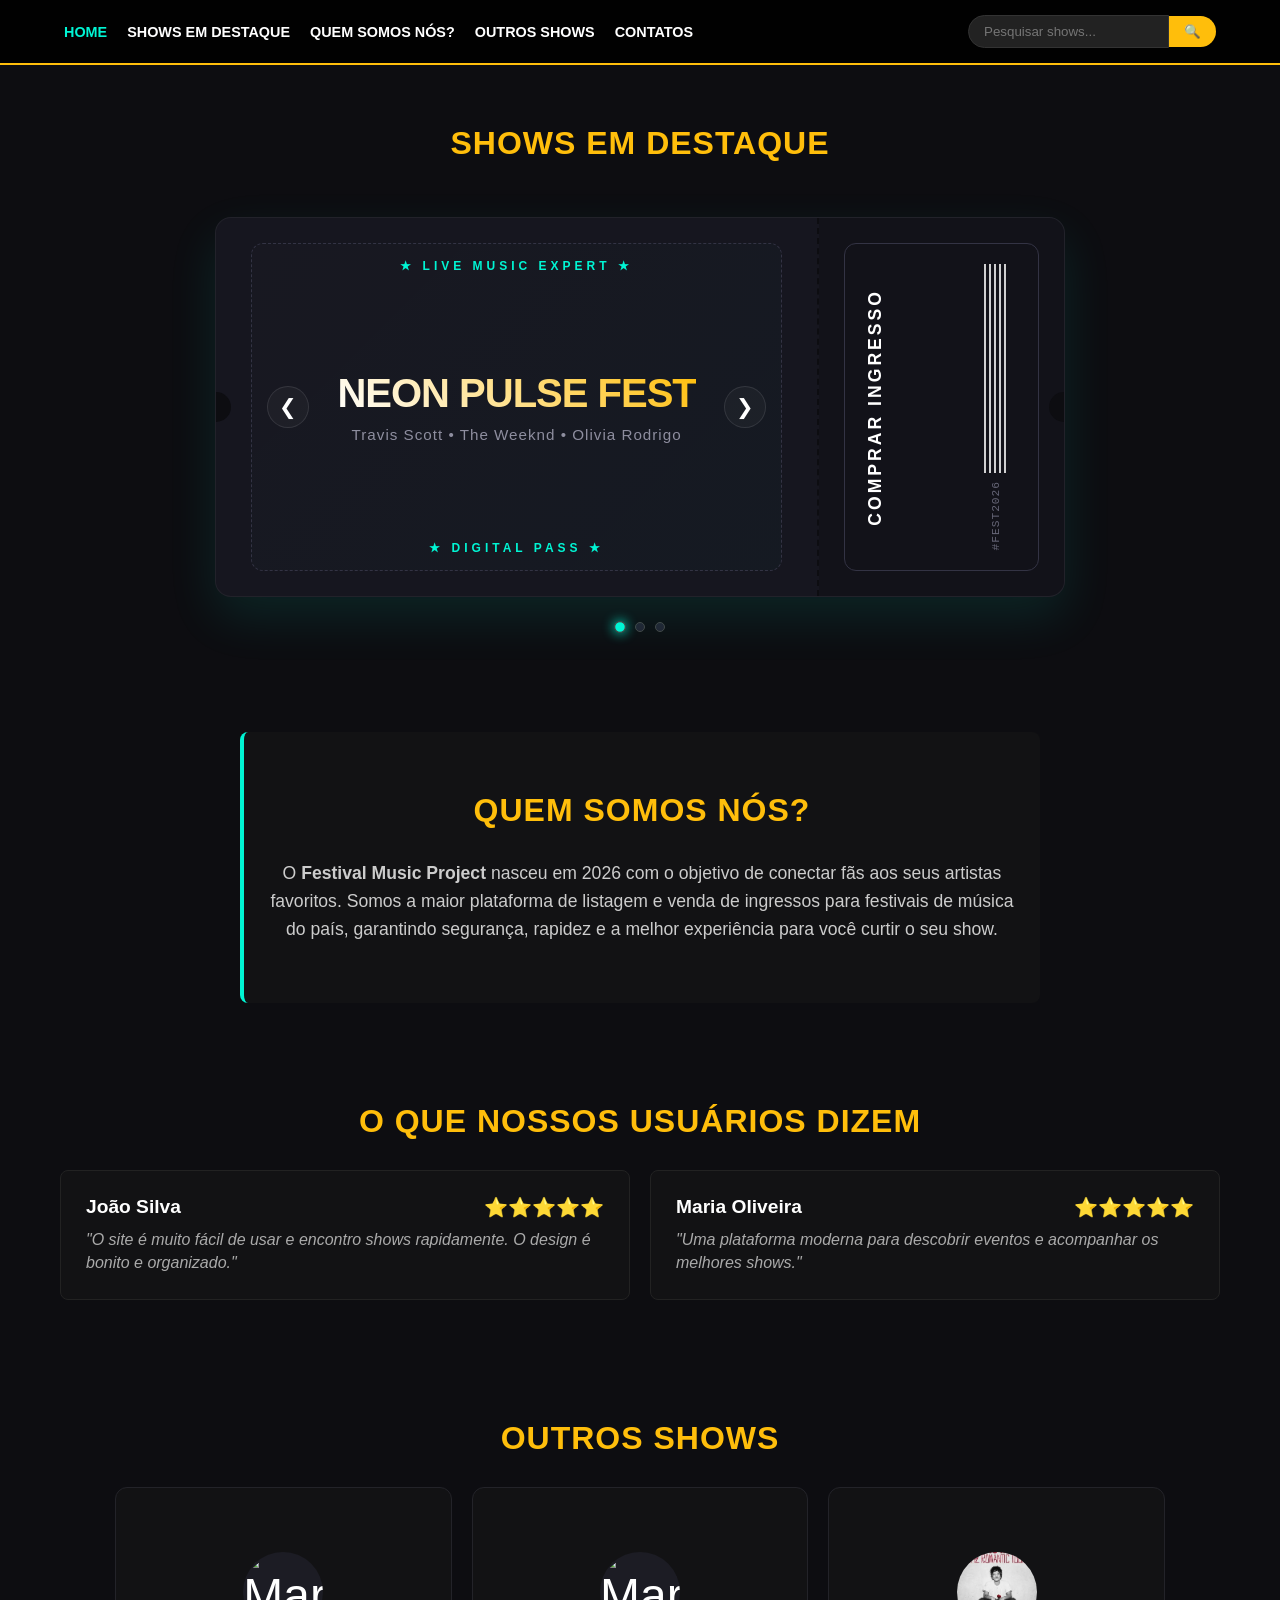
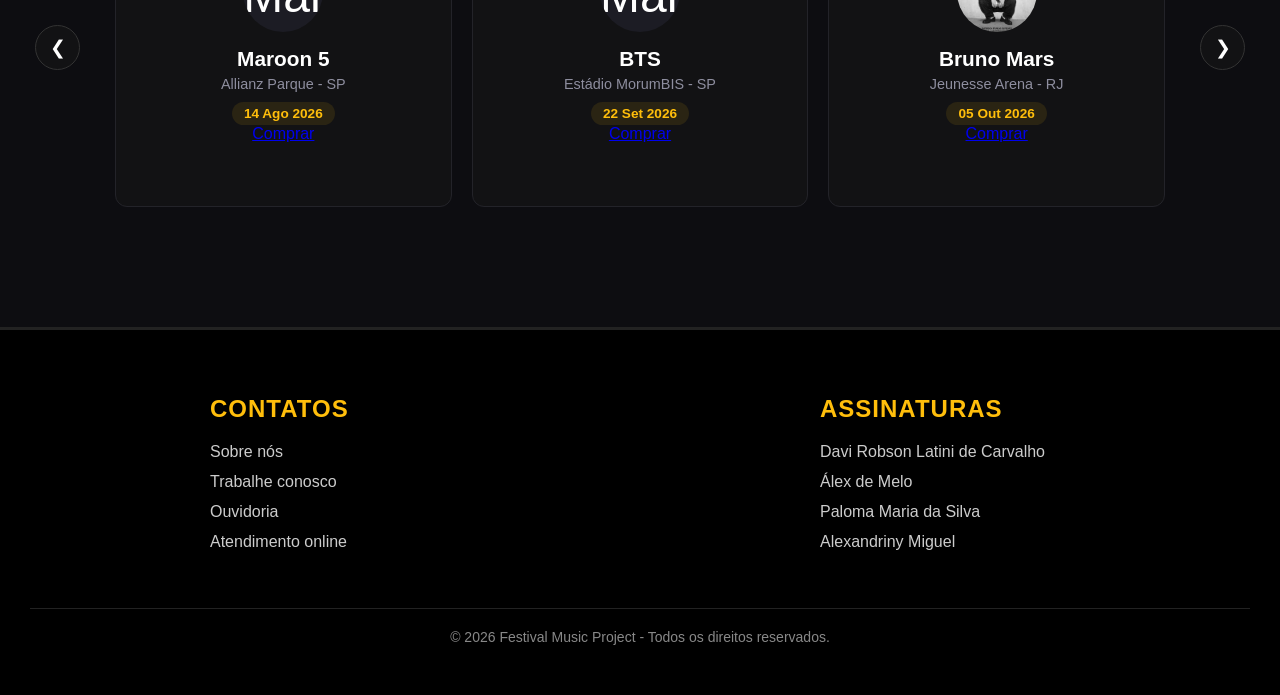
==== commit 2c6956fd: "Merge branch 'main' into main" ====
--- a/index.html
+++ b/index.html
@@ -140,71 +140,70 @@
       </div>
     </section>
 
-    <section id="outros-shows" class="outros-shows-section">
+     <section id="outros-shows" class="outros-shows-section">
       <h2>OUTROS SHOWS</h2>
       <div class="multi-carousel-container">
-        <button
-          class="btn-multi prev"
-          id="multiPrev"
-          aria-label="Slide anterior"
-        >
-          &#10094;
-        </button>
+        <button class="btn-multi prev" id="multiPrev" aria-label="Slide anterior">&#10094;</button>
 
         <div class="multi-carousel">
+
+          <!-- SLIDE 1: Maroon 5, BTS, Bruno Mars -->
           <div class="multi-slide active">
             <div class="show-card">
-              <div class="show-img-placeholder">🎸</div>
-              <h3>Coldplay Live</h3>
-              <p>Estádio MorumBIS</p>
-              <span class="show-date">24 Out 2026</span>
-            </div>
-            <div class="show-card">
-              <div class="show-img-placeholder">🎧</div>
-              <h3>Tomorrowland Brasil</h3>
-              <p>Parque Maeda</p>
-              <span class="show-date">12 Nov 2026</span>
-            </div>
-            <div class="show-card">
-              <div class="show-img-placeholder">🎤</div>
-              <h3>Bruno Mars Tour</h3>
-              <p>Allianz Parque</p>
-              <span class="show-date">05 Dez 2026</span>
-            </div>
-          </div>
-
+              <img src="img/maroon.jpg" alt="Maroon 5" class="show-img-placeholder">
+              <h3>Maroon 5</h3>
+              <p>Allianz Parque - SP</p>
+              <span class="show-date">14 Ago 2026</span>
+              <a href="pages/compra.html" class="btn-comprar">Comprar</a>
+            </div>
+            <div class="show-card">
+              <img src="img/bts.jpg" alt="Maroon 5" class="show-img-placeholder">
+              <h3>BTS</h3>
+              <p>Estádio MorumBIS - SP</p>
+              <span class="show-date">22 Set 2026</span>
+              <a href="pages/compra.html" class="btn-comprar">Comprar</a>
+            </div>
+            <div class="show-card">
+              <img src="img/bruno.jpg" alt="Maroon 5" class="show-img-placeholder">
+              <h3>Bruno Mars</h3>
+              <p>Jeunesse Arena - RJ</p>
+              <span class="show-date">05 Out 2026</span>
+              <a href="pages/compra.html" class="btn-comprar">Comprar</a>
+            </div>
+          </div>
+
+          <!-- SLIDE 2: Coldplay, Iron Maiden, Harry Styles -->
           <div class="multi-slide">
             <div class="show-card">
-              <div class="show-img-placeholder">🎷</div>
-              <h3>Jazz & Blues Fest</h3>
-              <p>Teatro Municipal</p>
-              <span class="show-date">18 Jan 2027</span>
-            </div>
-            <div class="show-card">
-              <div class="show-img-placeholder">⚡</div>
-              <h3>Rock in Rio 2026</h3>
-              <p>Cidade do Rock</p>
-              <span class="show-date">15 Set 2026</span>
-            </div>
-            <div class="show-card">
-              <div class="show-img-placeholder">✨</div>
-              <h3>Lollapalooza 2027</h3>
-              <p>Autódromo de Interlagos</p>
-              <span class="show-date">26 Mar 2027</span>
-            </div>
-          </div>
-        </div>
-
-        <button
-          class="btn-multi next"
-          id="multiNext"
-          aria-label="Próximo slide"
-        >
-          &#10095;
-        </button>
-      </div>
-    </section>
-
+              <img src="img/cold.jpg" alt="Maroon 5" class="show-img-placeholder">
+              <h3>Coldplay</h3>
+              <p>Estádio MorumBIS - SP</p>
+              <span class="show-date">18 Nov 2026</span>
+              <a href="pages/compra.html" class="btn-comprar">Comprar</a>
+            </div>
+            <div class="show-card">
+              <img src="iron.jpg" alt="Maroon 5" class="show-img-placeholder">
+              <h3>Iron Maiden</h3>
+              <p>Cidade do Rock - RJ</p>
+              <span class="show-date">30 Nov 2026</span>
+              <a href="pages/compra.html" class="btn-comprar">Comprar</a>
+            </div>
+            <div class="show-card">
+             <img src="img/harry.jpg" alt="Maroon 5" class="show-img-placeholder">
+              <h3>Harry Styles</h3>
+              <p>Farmasi Arena - RJ</p>
+              <span class="show-date">12 Dez 2026</span>
+              <a href="pages/compra.html" class="btn-comprar">Comprar</a>
+            </div>
+          </div>
+
+        </div>
+
+        <button class="btn-multi next" id="multiNext" aria-label="Próximo slide">&#10095;</button>
+      </div>
+    </section>
+
+    <!-- RODAPÉ -->
     <!-- NEWSLETTER -->
 
     
@@ -214,10 +213,11 @@
     <footer id="footer" class="footer">
       <div class="footer-col">
         <h2>CONTATOS</h2>
-        <a href="#sobre">Sobre nós</a>
-        <a href="#footer">Trabalhe conosco</a>
-        <a href="#footer">Ouvidoria</a>
-        <a href="#footer">Atendimento online</a>
+        <!-- Links que levam para páginas separadas -->
+        <a href="pages/sobre-nos.html">Sobre nós</a>
+        <a href="pages/trabalhe-conosco.html">Trabalhe conosco</a>
+        <a href="pages/ouvidoria.html">Ouvidoria</a>
+        <a href="pages/atendimento.html">Atendimento online</a>
       </div>
 
       <div class="footer-col">
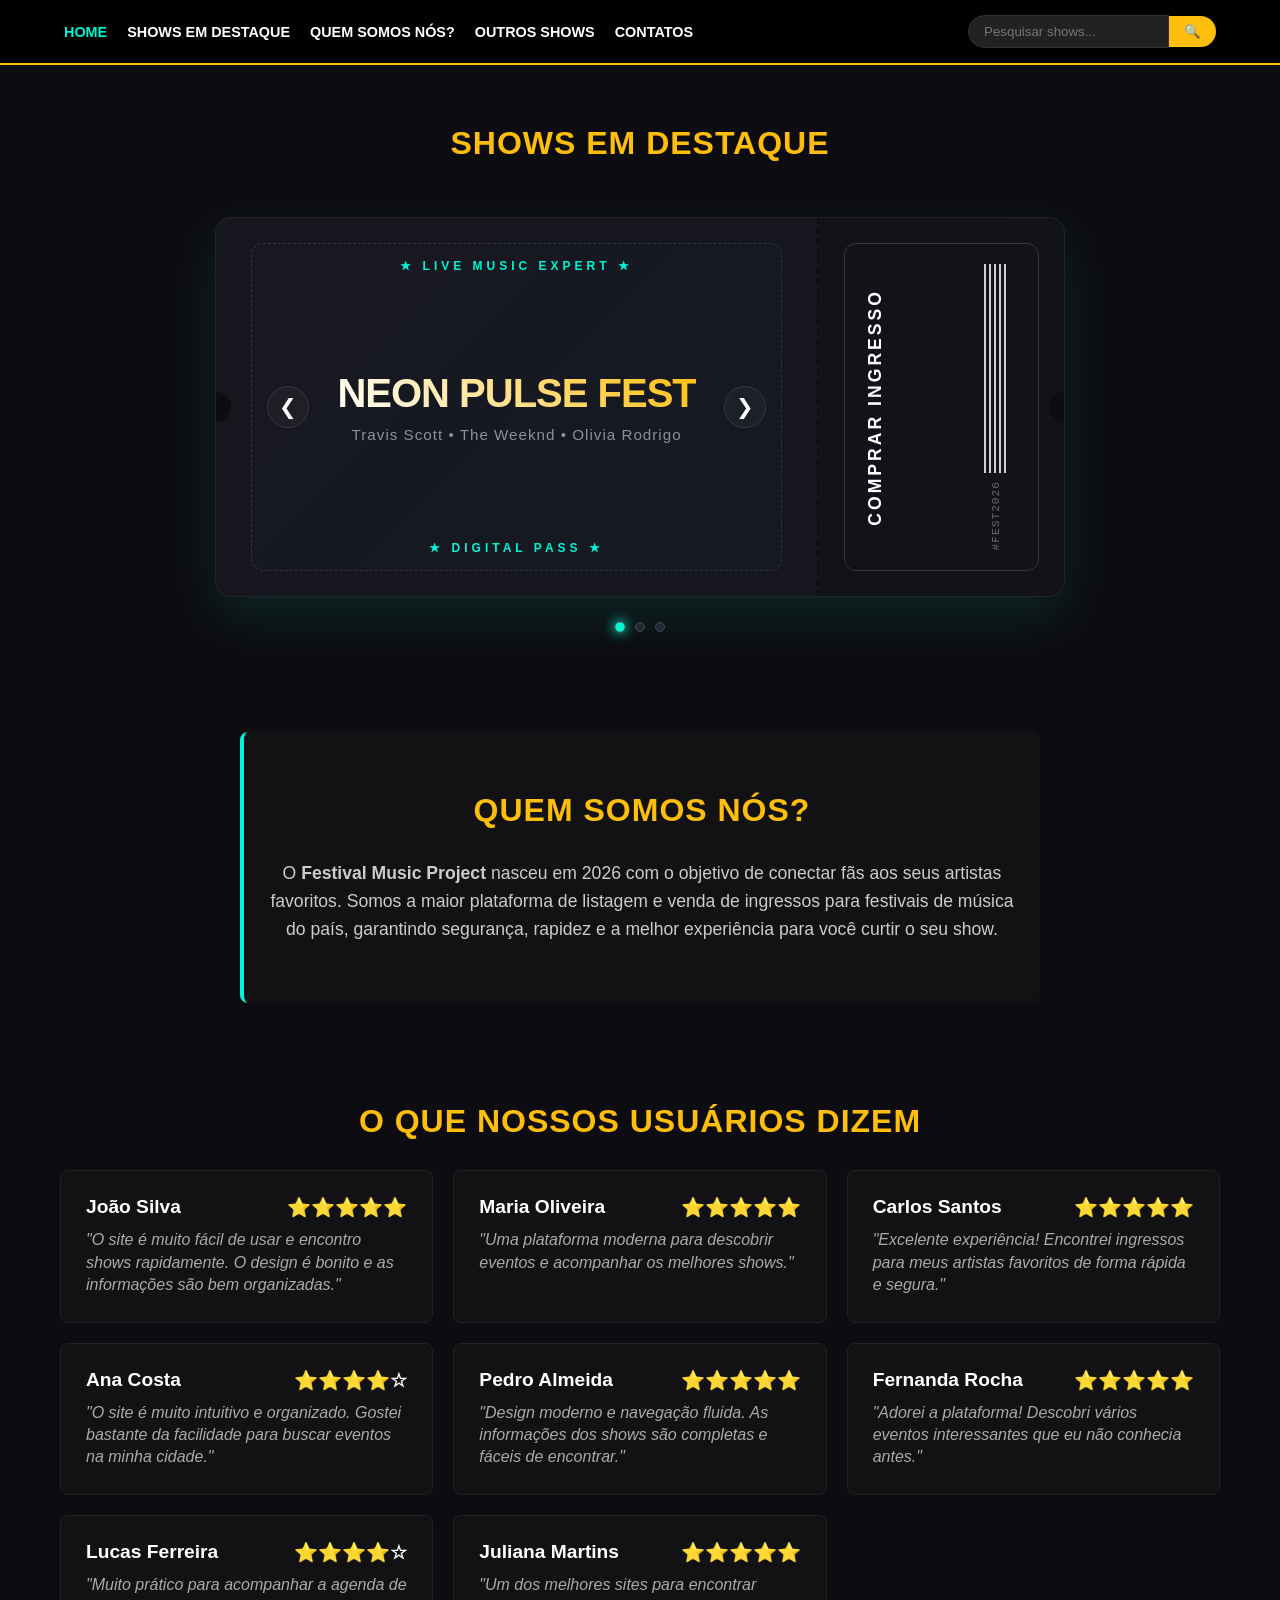
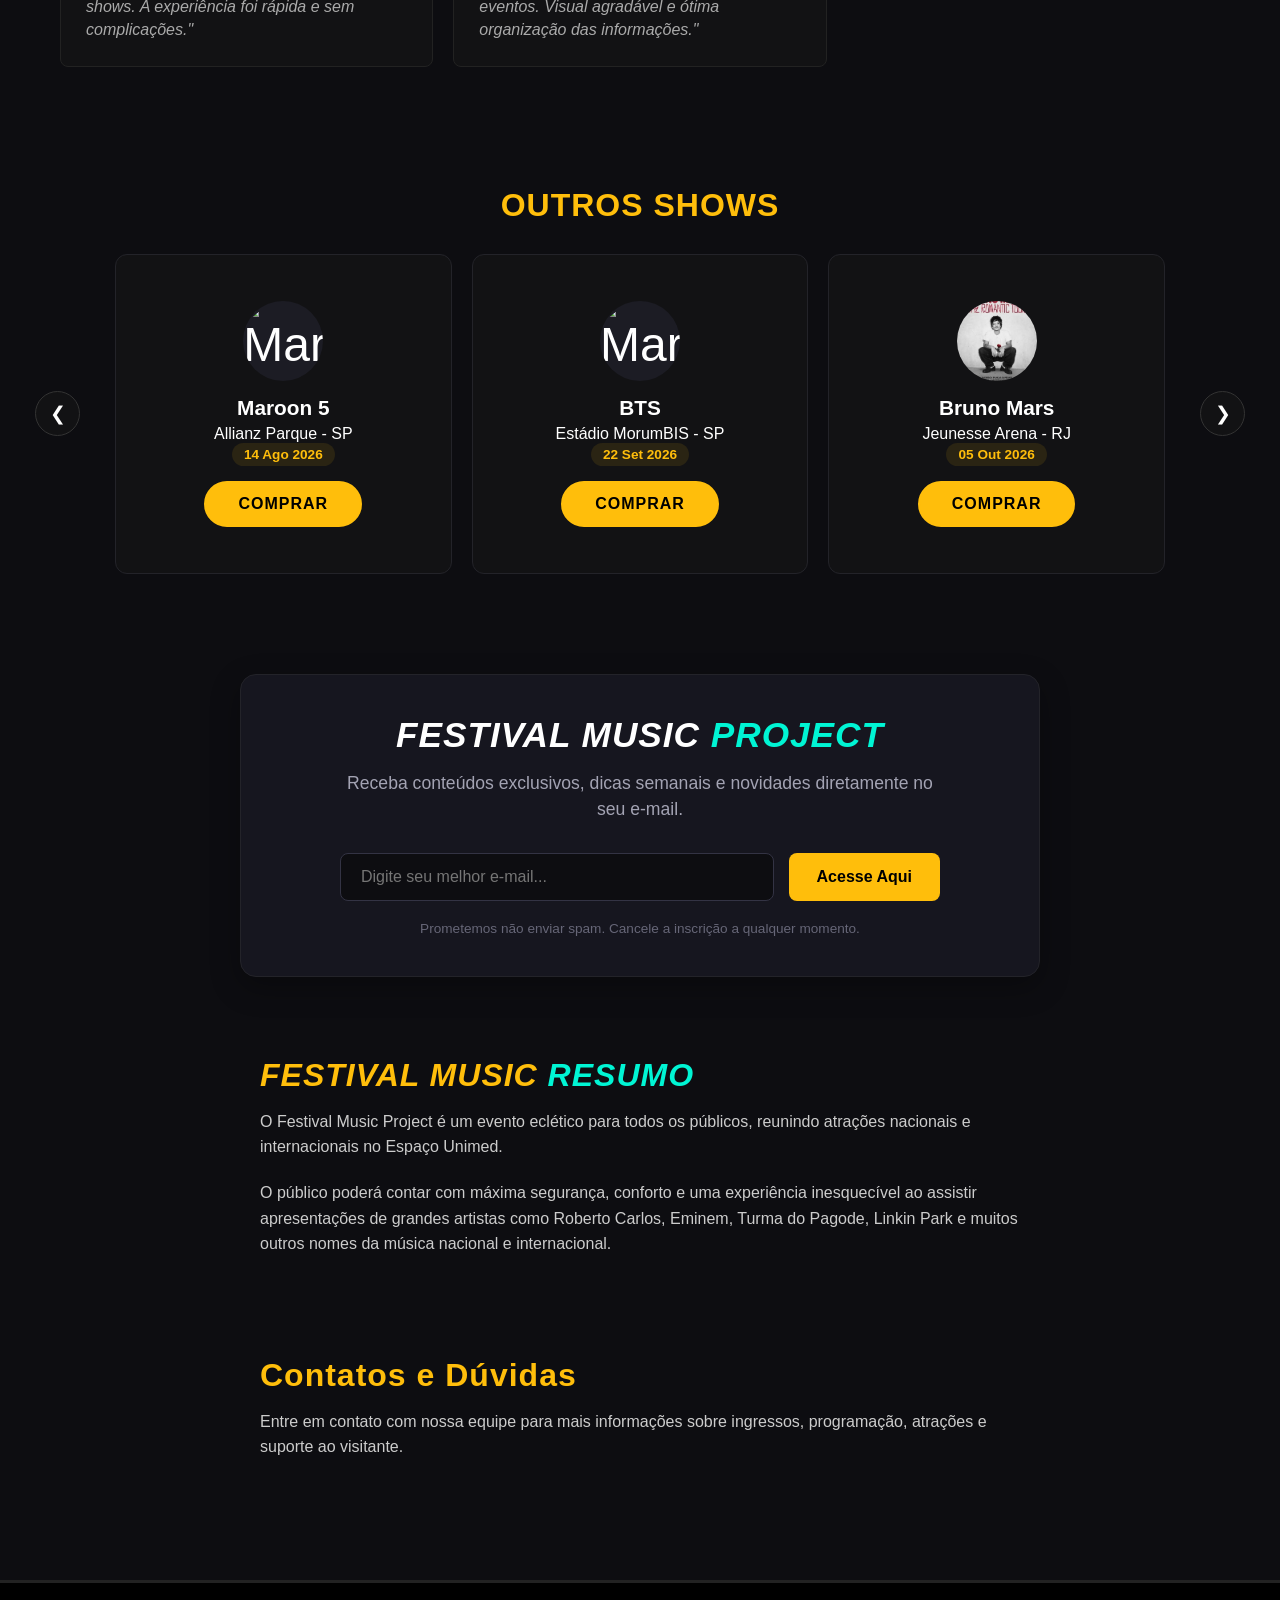
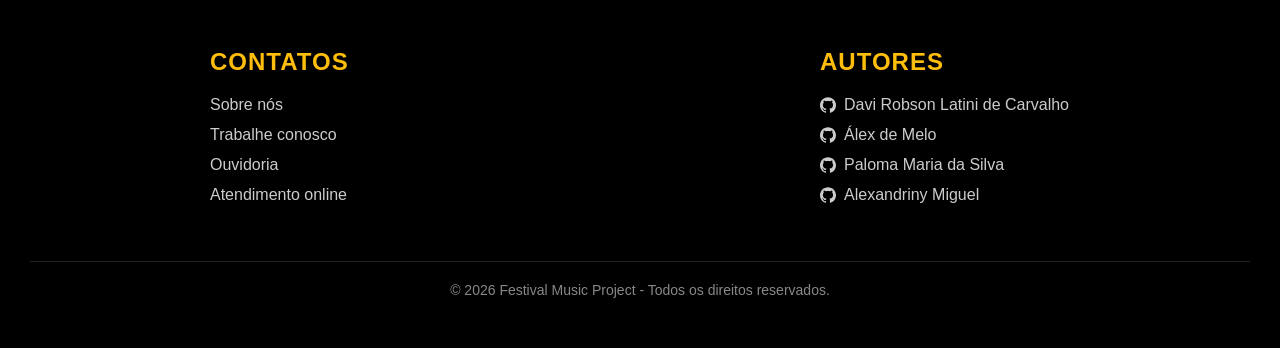
==== commit 66329ef1: "Insercoes, remocoes e alteracoes de elementos da pagina index" ====
--- a/index.html
+++ b/index.html
@@ -9,7 +9,7 @@
       href="https://cdn-icons-png.flaticon.com/512/228/228770.png"
       type="image/x-icon"
     />
-    <link rel="stylesheet" href="style.css" />
+    <link rel="stylesheet" href="../style/style.css" />
   </head>
 
   <body>
@@ -122,14 +122,16 @@
 
     <section class="reviews">
       <h2>O QUE NOSSOS USUÁRIOS DIZEM</h2>
+
       <div class="reviews-grid">
         <div class="review-card">
           <h3>João Silva <span class="stars">⭐⭐⭐⭐⭐</span></h3>
           <p>
             "O site é muito fácil de usar e encontro shows rapidamente. O design
-            é bonito e organizado."
-          </p>
-        </div>
+            é bonito e as informações são bem organizadas."
+          </p>
+        </div>
+
         <div class="review-card">
           <h3>Maria Oliveira <span class="stars">⭐⭐⭐⭐⭐</span></h3>
           <p>
@@ -137,34 +139,99 @@
             melhores shows."
           </p>
         </div>
-      </div>
-    </section>
-
-     <section id="outros-shows" class="outros-shows-section">
+
+        <div class="review-card">
+          <h3>Carlos Santos <span class="stars">⭐⭐⭐⭐⭐</span></h3>
+          <p>
+            "Excelente experiência! Encontrei ingressos para meus artistas
+            favoritos de forma rápida e segura."
+          </p>
+        </div>
+
+        <div class="review-card">
+          <h3>Ana Costa <span class="stars">⭐⭐⭐⭐☆</span></h3>
+          <p>
+            "O site é muito intuitivo e organizado. Gostei bastante da
+            facilidade para buscar eventos na minha cidade."
+          </p>
+        </div>
+
+        <div class="review-card">
+          <h3>Pedro Almeida <span class="stars">⭐⭐⭐⭐⭐</span></h3>
+          <p>
+            "Design moderno e navegação fluida. As informações dos shows são
+            completas e fáceis de encontrar."
+          </p>
+        </div>
+
+        <div class="review-card">
+          <h3>Fernanda Rocha <span class="stars">⭐⭐⭐⭐⭐</span></h3>
+          <p>
+            "Adorei a plataforma! Descobri vários eventos interessantes que eu
+            não conhecia antes."
+          </p>
+        </div>
+
+        <div class="review-card">
+          <h3>Lucas Ferreira <span class="stars">⭐⭐⭐⭐☆</span></h3>
+          <p>
+            "Muito prático para acompanhar a agenda de shows. A experiência foi
+            rápida e sem complicações."
+          </p>
+        </div>
+
+        <div class="review-card">
+          <h3>Juliana Martins <span class="stars">⭐⭐⭐⭐⭐</span></h3>
+          <p>
+            "Um dos melhores sites para encontrar eventos. Visual agradável e
+            ótima organização das informações."
+          </p>
+        </div>
+      </div>
+    </section>
+
+    <section id="outros-shows" class="outros-shows-section">
       <h2>OUTROS SHOWS</h2>
       <div class="multi-carousel-container">
-        <button class="btn-multi prev" id="multiPrev" aria-label="Slide anterior">&#10094;</button>
+        <button
+          class="btn-multi prev"
+          id="multiPrev"
+          aria-label="Slide anterior"
+        >
+          &#10094;
+        </button>
 
         <div class="multi-carousel">
-
           <!-- SLIDE 1: Maroon 5, BTS, Bruno Mars -->
           <div class="multi-slide active">
             <div class="show-card">
-              <img src="img/maroon.jpg" alt="Maroon 5" class="show-img-placeholder">
+              <img
+                src="img/maroon.jpg"
+                alt="Maroon 5"
+                class="show-img-placeholder"
+              />
               <h3>Maroon 5</h3>
               <p>Allianz Parque - SP</p>
               <span class="show-date">14 Ago 2026</span>
               <a href="pages/compra.html" class="btn-comprar">Comprar</a>
             </div>
             <div class="show-card">
-              <img src="img/bts.jpg" alt="Maroon 5" class="show-img-placeholder">
+              <img
+                src="img/bts.jpg"
+                alt="Maroon 5"
+                class="show-img-placeholder"
+              />
               <h3>BTS</h3>
               <p>Estádio MorumBIS - SP</p>
               <span class="show-date">22 Set 2026</span>
               <a href="pages/compra.html" class="btn-comprar">Comprar</a>
             </div>
             <div class="show-card">
-              <img src="img/bruno.jpg" alt="Maroon 5" class="show-img-placeholder">
+              <img
+                src="img/bruno.jpg"
+                alt="Maroon 5"
+                class="show-img-placeholder"
+              />
               <h3>Bruno Mars</h3>
               <p>Jeunesse Arena - RJ</p>
               <span class="show-date">05 Out 2026</span>
@@ -172,41 +239,109 @@
             </div>
           </div>
 
-          <!-- SLIDE 2: Coldplay, Iron Maiden, Harry Styles -->
           <div class="multi-slide">
             <div class="show-card">
-              <img src="img/cold.jpg" alt="Maroon 5" class="show-img-placeholder">
+              <img
+                src="img/cold.jpg"
+                alt="Maroon 5"
+                class="show-img-placeholder"
+              />
               <h3>Coldplay</h3>
               <p>Estádio MorumBIS - SP</p>
               <span class="show-date">18 Nov 2026</span>
               <a href="pages/compra.html" class="btn-comprar">Comprar</a>
             </div>
             <div class="show-card">
-              <img src="iron.jpg" alt="Maroon 5" class="show-img-placeholder">
+              <img
+                src="img/iron.jpg"
+                alt="Iron Maiden"
+                class="show-img-placeholder"
+              />
               <h3>Iron Maiden</h3>
               <p>Cidade do Rock - RJ</p>
               <span class="show-date">30 Nov 2026</span>
               <a href="pages/compra.html" class="btn-comprar">Comprar</a>
             </div>
             <div class="show-card">
-             <img src="img/harry.jpg" alt="Maroon 5" class="show-img-placeholder">
+              <img
+                src="img/harry.jpg"
+                alt="Maroon 5"
+                class="show-img-placeholder"
+              />
               <h3>Harry Styles</h3>
               <p>Farmasi Arena - RJ</p>
               <span class="show-date">12 Dez 2026</span>
               <a href="pages/compra.html" class="btn-comprar">Comprar</a>
             </div>
           </div>
-
-        </div>
-
-        <button class="btn-multi next" id="multiNext" aria-label="Próximo slide">&#10095;</button>
+        </div>
+
+        <button
+          class="btn-multi next"
+          id="multiNext"
+          aria-label="Próximo slide"
+        >
+          &#10095;
+        </button>
       </div>
     </section>
 
     <!-- RODAPÉ -->
-    <!-- NEWSLETTER -->
-
-    
+
+    <!-- SEÇÃO NEWSLETTER -->
+    <section id="newsletter" class="newsletter-container">
+      <h1 class="newsletter-title">
+        <em>FESTIVAL MUSIC <span>PROJECT</span></em>
+      </h1>
+
+      <p class="newsletter-subtitle">
+        Receba conteúdos exclusivos, dicas semanais e novidades diretamente no
+        seu e-mail.
+      </p>
+
+      <form class="newsletter-form" onsubmit="enviarNewsletter(event)">
+        <input
+          type="email"
+          class="email-input"
+          placeholder="Digite seu melhor e-mail..."
+          required
+        />
+        <button type="submit" class="submit-btn">Acesse Aqui</button>
+      </form>
+
+      <p class="footer-text">
+        Prometemos não enviar spam. Cancele a inscrição a qualquer momento.
+      </p>
+    </section>
+
+    <!-- SEÇÃO INFORMATIVA (RESUMO) -->
+    <section class="content-section">
+      <h2>
+        <em>FESTIVAL MUSIC <span>RESUMO</span></em>
+      </h2>
+
+      <p>
+        O Festival Music Project é um evento eclético para todos os públicos,
+        reunindo atrações nacionais e internacionais no Espaço Unimed.
+      </p>
+
+      <p>
+        O público poderá contar com máxima segurança, conforto e uma experiência
+        inesquecível ao assistir apresentações de grandes artistas como Roberto
+        Carlos, Eminem, Turma do Pagode, Linkin Park e muitos outros nomes da
+        música nacional e internacional.
+      </p>
+    </section>
+
+    <!-- SEÇÃO DE CONTATOS -->
+    <section class="content-section">
+      <h2>Contatos e Dúvidas</h2>
+
+      <p>
+        Entre em contato com nossa equipe para mais informações sobre ingressos,
+        programação, atrações e suporte ao visitante.
+      </p>
+    </section>
 
     <!-- FOOTER -->
 
@@ -221,11 +356,79 @@
       </div>
 
       <div class="footer-col">
-        <h2>ASSINATURAS</h2>
-        <p>Davi Robson Latini de Carvalho</p>
-        <p>Álex de Melo</p>
-        <p>Paloma Maria da Silva</p>
-        <p>Alexandriny Miguel</p>
+        <h2>AUTORES</h2>
+
+        <a
+          href="https://github.com/Bit-Davirlc"
+          target="_blank"
+          rel="noopener noreferrer"
+          class="autor-link"
+        >
+          <svg
+            class="git-icon"
+            viewBox="0 0 24 24"
+            xmlns="http://www.w3.org/2000/svg"
+          >
+            <path
+              d="M12 .297c-6.63 0-12 5.373-12 12 0 5.303 3.438 9.8 8.205 11.385.6.113.82-.258.82-.577 0-.285-.01-1.04-.015-2.04-3.338.724-4.042-1.61-4.042-1.61C4.422 18.07 3.633 17.7 3.633 17.7c-1.087-.744.084-.729.084-.729 1.205.084 1.838 1.236 1.838 1.236 1.07 1.835 2.809 1.305 3.495.998.108-.776.417-1.305.76-1.605-2.665-.3-5.466-1.332-5.466-5.93 0-1.31.465-2.38 1.235-3.22-.135-.303-.54-1.523.105-3.176 0 0 1.005-.322 3.3 1.23.96-.267 1.98-.399 3-.405 1.02.006 2.04.138 3 .405 2.28-1.552 3.285-1.23 3.285-1.23.645 1.653.24 2.873.12 3.176.765.84 1.23 1.91 1.23 3.22 0 4.61-2.805 5.625-5.475 5.92.42.36.81 1.096.81 2.22 0 1.606-.015 2.896-.015 3.286 0 .315.21.69.825.57C20.565 22.092 24 17.592 24 12.297c0-6.627-5.373-12-12-12"
+            />
+          </svg>
+          Davi Robson Latini de Carvalho
+        </a>
+
+        <a
+          href="https://github.com/alexmelo15"
+          target="_blank"
+          rel="noopener noreferrer"
+          class="autor-link"
+        >
+          <svg
+            class="git-icon"
+            viewBox="0 0 24 24"
+            xmlns="http://www.w3.org/2000/svg"
+          >
+            <path
+              d="M12 .297c-6.63 0-12 5.373-12 12 0 5.303 3.438 9.8 8.205 11.385.6.113.82-.258.82-.577 0-.285-.01-1.04-.015-2.04-3.338.724-4.042-1.61-4.042-1.61C4.422 18.07 3.633 17.7 3.633 17.7c-1.087-.744.084-.729.084-.729 1.205.084 1.838 1.236 1.838 1.236 1.07 1.835 2.809 1.305 3.495.998.108-.776.417-1.305.76-1.605-2.665-.3-5.466-1.332-5.466-5.93 0-1.31.465-2.38 1.235-3.22-.135-.303-.54-1.523.105-3.176 0 0 1.005-.322 3.3 1.23.96-.267 1.98-.399 3-.405 1.02.006 2.04.138 3 .405 2.28-1.552 3.285-1.23 3.285-1.23.645 1.653.24 2.873.12 3.176.765.84 1.23 1.91 1.23 3.22 0 4.61-2.805 5.625-5.475 5.92.42.36.81 1.096.81 2.22 0 1.606-.015 2.896-.015 3.286 0 .315.21.69.825.57C20.565 22.092 24 17.592 24 12.297c0-6.627-5.373-12-12-12"
+            />
+          </svg>
+          Álex de Melo
+        </a>
+
+        <a
+          href="https://github.com/Paloma-90"
+          target="_blank"
+          rel="noopener noreferrer"
+          class="autor-link"
+        >
+          <svg
+            class="git-icon"
+            viewBox="0 0 24 24"
+            xmlns="http://www.w3.org/2000/svg"
+          >
+            <path
+              d="M12 .297c-6.63 0-12 5.373-12 12 0 5.303 3.438 9.8 8.205 11.385.6.113.82-.258.82-.577 0-.285-.01-1.04-.015-2.04-3.338.724-4.042-1.61-4.042-1.61C4.422 18.07 3.633 17.7 3.633 17.7c-1.087-.744.084-.729.084-.729 1.205.084 1.838 1.236 1.838 1.236 1.07 1.835 2.809 1.305 3.495.998.108-.776.417-1.305.76-1.605-2.665-.3-5.466-1.332-5.466-5.93 0-1.31.465-2.38 1.235-3.22-.135-.303-.54-1.523.105-3.176 0 0 1.005-.322 3.3 1.23.96-.267 1.98-.399 3-.405 1.02.006 2.04.138 3 .405 2.28-1.552 3.285-1.23 3.285-1.23.645 1.653.24 2.873.12 3.176.765.84 1.23 1.91 1.23 3.22 0 4.61-2.805 5.625-5.475 5.92.42.36.81 1.096.81 2.22 0 1.606-.015 2.896-.015 3.286 0 .315.21.69.825.57C20.565 22.092 24 17.592 24 12.297c0-6.627-5.373-12-12-12"
+            />
+          </svg>
+          Paloma Maria da Silva
+        </a>
+
+        <a
+          href="https://github.com/AlexandrinyMiguel"
+          target="_blank"
+          rel="noopener noreferrer"
+          class="autor-link"
+        >
+          <svg
+            class="git-icon"
+            viewBox="0 0 24 24"
+            xmlns="http://www.w3.org/2000/svg"
+          >
+            <path
+              d="M12 .297c-6.63 0-12 5.373-12 12 0 5.303 3.438 9.8 8.205 11.385.6.113.82-.258.82-.577 0-.285-.01-1.04-.015-2.04-3.338.724-4.042-1.61-4.042-1.61C4.422 18.07 3.633 17.7 3.633 17.7c-1.087-.744.084-.729.084-.729 1.205.084 1.838 1.236 1.838 1.236 1.07 1.835 2.809 1.305 3.495.998.108-.776.417-1.305.76-1.605-2.665-.3-5.466-1.332-5.466-5.93 0-1.31.465-2.38 1.235-3.22-.135-.303-.54-1.523.105-3.176 0 0 1.005-.322 3.3 1.23.96-.267 1.98-.399 3-.405 1.02.006 2.04.138 3 .405 2.28-1.552 3.285-1.23 3.285-1.23.645 1.653.24 2.873.12 3.176.765.84 1.23 1.91 1.23 3.22 0 4.61-2.805 5.625-5.475 5.92.42.36.81 1.096.81 2.22 0 1.606-.015 2.896-.015 3.286 0 .315.21.69.825.57C20.565 22.092 24 17.592 24 12.297c0-6.627-5.373-12-12-12"
+            />
+          </svg>
+          Alexandriny Miguel
+        </a>
       </div>
 
       <div class="footer-copy">
@@ -233,6 +436,6 @@
       </div>
     </footer>
 
-    <script src="script.js"></script>
+    <script src="script/script.js"></script>
   </body>
 </html>
--- a/style/style.css
+++ b/style/style.css
@@ -0,0 +1,1455 @@
+/* ==========================================================================
+   1. CONFIGURAÇÕES GERAIS (RESET & VARIÁVEIS)
+   ========================================================================== */
+:root {
+  --ticket-bg: #16161f;
+  --ticket-text: #ffffff;
+  --ticket-accent: #00f5d4;
+  --ticket-border: #333344;
+  --body-bg: #0d0d11;
+  --brand-yellow: #ffbe0b;
+}
+
+* {
+  margin: 0;
+  padding: 0;
+  box-sizing: border-box;
+  font-family: "Segoe UI", Tahoma, Geneva, Verdana, sans-serif;
+  scroll-behavior: smooth;
+}
+
+body {
+  background-color: var(--body-bg);
+  color: #fff;
+  overflow-x: hidden;
+}
+
+h2 {
+  text-align: center;
+  color: var(--brand-yellow);
+  font-size: 2rem;
+  margin-bottom: 30px;
+  letter-spacing: 1px;
+}
+
+/* ==========================================================================
+   2. HEADER, MENU & BUSCA
+   ========================================================================== */
+#header {
+  background-color: rgba(0, 0, 0, 0.9);
+  position: sticky;
+  top: 0;
+  z-index: 1000;
+  border-bottom: 2px solid var(--brand-yellow);
+  padding: 15px 5%;
+}
+
+.menu-desktop {
+  display: flex;
+  justify-content: space-between;
+  align-items: center;
+  flex-wrap: wrap;
+  gap: 15px;
+}
+
+.menu {
+  display: flex;
+  list-style: none;
+  gap: 20px;
+}
+
+.menu-link {
+  color: #fff;
+  text-decoration: none;
+  font-weight: bold;
+  font-size: 0.9rem;
+  transition: color 0.3s;
+}
+
+.menu-link:hover,
+.menu-link.active {
+  color: var(--ticket-accent);
+}
+
+.search-box {
+  display: flex;
+  align-items: center;
+}
+
+.search-input {
+  padding: 8px 15px;
+  border: 1px solid #333;
+  border-radius: 20px 0 0 20px;
+  background: #222;
+  color: white;
+  outline: none;
+}
+
+.search-btn {
+  padding: 8px 15px;
+  background-color: var(--brand-yellow);
+  border: none;
+  border-radius: 0 20px 20px 0;
+  cursor: pointer;
+  transition: background 0.3s;
+}
+
+.search-btn:hover {
+  background-color: var(--ticket-accent);
+}
+
+/* ==========================================================================
+   3. SEÇÃO DO CARROSSEL 1 (TICKET)
+   ========================================================================== */
+.bandas-mes {
+  padding: 60px 20px;
+  max-width: 1200px;
+  margin: 0 auto;
+  display: flex;
+  flex-direction: column;
+  align-items: center;
+  gap: 25px;
+}
+
+.ticket-container {
+  display: flex;
+  position: relative;
+  width: 100%;
+  max-width: 850px;
+  height: 380px;
+  background-color: var(--ticket-bg);
+  border-radius: 16px;
+  border: 1px solid rgba(255, 255, 255, 0.05);
+  box-shadow: 0 20px 50px rgba(0, 245, 212, 0.1);
+  overflow: hidden;
+}
+
+.ticket-container::before,
+.ticket-container::after {
+  content: "";
+  position: absolute;
+  top: 50%;
+  transform: translateY(-50%);
+  width: 30px;
+  height: 30px;
+  background-color: var(--body-bg);
+  border-radius: 50%;
+  z-index: 5;
+}
+.ticket-container::before {
+  left: -15px;
+}
+.ticket-container::after {
+  right: -15px;
+}
+
+.ticket-body {
+  flex: 3;
+  padding: 25px 35px;
+  position: relative;
+}
+
+.ticket-border-inner {
+  border: 1px dashed var(--ticket-border);
+  border-radius: 12px;
+  height: 100%;
+  width: 100%;
+  position: relative;
+  display: flex;
+  flex-direction: column;
+  justify-content: center;
+  align-items: center;
+  background: linear-gradient(
+    135deg,
+    rgba(255, 255, 255, 0.01) 0%,
+    rgba(0, 245, 212, 0.02) 100%
+  );
+}
+
+.ticket-badge {
+  position: absolute;
+  font-size: 0.75rem;
+  font-weight: 800;
+  letter-spacing: 4px;
+  color: var(--ticket-accent);
+}
+.ticket-badge.top {
+  top: 15px;
+}
+.ticket-badge.bottom {
+  bottom: 15px;
+}
+
+.carousel-slide {
+  width: 80%;
+  height: 60%;
+  position: relative;
+}
+
+.item {
+  position: absolute;
+  width: 100%;
+  height: 100%;
+  opacity: 0;
+  transform: scale(0.95);
+  transition: all 0.5s cubic-bezier(0.4, 0, 0.2, 1);
+  display: flex;
+  flex-direction: column;
+  justify-content: center;
+  align-items: center;
+  color: var(--ticket-text);
+  text-align: center;
+}
+
+.item h2 {
+  font-size: 2.5rem;
+  font-weight: 900;
+  text-transform: uppercase;
+  letter-spacing: -1px;
+  margin-bottom: 10px;
+  background: linear-gradient(45deg, #fff, var(--brand-yellow));
+  background-clip: text;
+  -webkit-background-clip: text;
+  -webkit-text-fill-color: transparent;
+}
+
+.item p {
+  font-size: 0.95rem;
+  font-weight: 500;
+  color: #8e8e9f;
+  letter-spacing: 1px;
+}
+
+.item.active {
+  opacity: 1;
+  transform: scale(1);
+  z-index: 2;
+}
+
+.btn-ticket {
+  position: absolute;
+  top: 50%;
+  transform: translateY(-50%);
+  background: rgba(255, 255, 255, 0.03);
+  border: 1px solid rgba(255, 255, 255, 0.1);
+  font-size: 1.3rem;
+  color: #fff;
+  cursor: pointer;
+  z-index: 10;
+  width: 42px;
+  height: 42px;
+  border-radius: 50%;
+  display: flex;
+  align-items: center;
+  justify-content: center;
+  transition: all 0.3s;
+}
+.btn-ticket:hover {
+  background: var(--ticket-accent);
+  color: #000;
+  box-shadow: 0 0 15px var(--ticket-accent);
+  border-color: var(--ticket-accent);
+}
+.prev {
+  left: 15px;
+}
+.next {
+  right: 15px;
+}
+
+.ticket-perforation {
+  width: 2px;
+  border-left: 2px dashed var(--body-bg);
+  height: 100%;
+}
+
+.ticket-stub {
+  flex: 1.1;
+  padding: 25px;
+  display: flex;
+  justify-content: center;
+  align-items: center;
+  background: rgba(0, 0, 0, 0.2);
+}
+
+.stub-content {
+  border: 1px solid var(--ticket-border);
+  border-radius: 12px;
+  height: 100%;
+  width: 100%;
+  display: flex;
+  align-items: center;
+  justify-content: space-between;
+  padding: 20px;
+}
+
+.stub-call-to-action {
+  color: var(--ticket-text);
+  font-size: 1.1rem;
+  font-weight: 800;
+  text-align: center;
+  writing-mode: vertical-rl;
+  transform: rotate(180deg);
+  letter-spacing: 3px;
+}
+
+.ticket-container:hover .stub-call-to-action {
+  color: var(--ticket-accent);
+}
+
+.barcode {
+  display: flex;
+  flex-direction: column;
+  align-items: center;
+  justify-content: center;
+  height: 100%;
+  width: 45px;
+}
+
+.barcode-lines {
+  width: 24px;
+  height: 85%;
+  background: repeating-linear-gradient(
+    90deg,
+    #fff,
+    #fff 2px,
+    transparent 2px,
+    transparent 5px,
+    #fff 5px,
+    #fff 7px,
+    transparent 7px,
+    transparent 10px
+  );
+  opacity: 0.8;
+}
+
+.barcode-number {
+  font-size: 0.7rem;
+  color: #666677;
+  letter-spacing: 1px;
+  font-family: monospace;
+  writing-mode: vertical-rl;
+  transform: rotate(180deg);
+  margin-top: 8px;
+}
+
+.carousel-indicators {
+  display: flex;
+  gap: 10px;
+}
+
+.dot {
+  width: 10px;
+  height: 10px;
+  background-color: #222230;
+  border: 1px solid #444;
+  border-radius: 50%;
+  cursor: pointer;
+  transition: all 0.3s ease;
+}
+
+.dot.active {
+  background-color: var(--ticket-accent);
+  box-shadow: 0 0 10px var(--ticket-accent);
+  transform: scale(1.2);
+}
+
+/* ==========================
+   4. SEÇÃO DO CARROSSEL 2 (OUTROS SHOWS - 3 ITENS)
+   ========================== */
+.outros-shows-section {
+  padding: 60px 20px;
+  max-width: 1200px;
+  margin: 0 auto;
+}
+
+.multi-carousel-container {
+  position: relative;
+  display: flex;
+  align-items: center;
+  justify-content: center;
+  width: 100%;
+}
+
+.multi-carousel {
+  width: 100%;
+  max-width: 1050px;
+  height: 320px;
+  position: relative;
+  overflow: hidden;
+}
+
+.multi-slide {
+  position: absolute;
+  width: 100%;
+  height: 100%;
+  opacity: 0;
+  display: grid;
+  grid-template-columns: repeat(3, 1fr);
+  gap: 20px;
+  transition:
+    opacity 0.6s ease-in-out,
+    transform 0.6s ease-in-out;
+  transform: scale(0.98);
+  pointer-events: none;
+}
+
+.multi-slide.active {
+  opacity: 1;
+  transform: scale(1);
+  position: relative;
+  pointer-events: auto;
+}
+
+.show-card {
+  background: #121214;
+  border: 1px solid #232329;
+  border-radius: 12px;
+  padding: 25px;
+  display: flex;
+  flex-direction: column;
+  justify-content: center;
+  align-items: center;
+  text-align: center;
+  transition:
+    border-color 0.3s,
+    box-shadow 0.3s;
+}
+
+.show-card:hover {
+  border-color: var(--ticket-accent);
+  box-shadow: 0 5px 15px rgba(0, 245, 212, 0.15);
+}
+
+.show-img-placeholder {
+  font-size: 3rem;
+  margin-bottom: 15px;
+  background: #1c1c24;
+  width: 80px;
+  height: 80px;
+  display: flex;
+  align-items: center;
+  justify-content: center;
+  border-radius: 50%;
+  object-fit: cover;
+}
+
+.show-card h3 {
+  font-size: 1.3rem;
+  color: #fff;
+  margin-bottom: 5px;
+}
+
+.show-card {
+  background: #121214;
+  border: 1px solid #232329;
+  border-radius: 12px;
+  padding: 25px;
+  display: flex;
+  flex-direction: column; /* Alinha os itens em formato de coluna vertical */
+  justify-content: center;
+  align-items: center; /* Centraliza o botão e a data no meio do card */
+  text-align: center;
+  transition:
+    border-color 0.3s,
+    box-shadow 0.3s;
+}
+
+.show-date {
+  display: inline-block; /* Permite aplicar a margem vertical corretamente */
+  margin-bottom: 15px; /* Cria o espaçamento de 15px em relação ao botão Comprar */
+  font-size: 0.85rem;
+  color: var(--brand-yellow);
+  font-weight: bold;
+  background: rgba(255, 190, 11, 0.1);
+  padding: 4px 12px;
+  border-radius: 20px;
+}
+
+.btn-multi {
+  background: #121214;
+  border: 1px solid #333;
+  color: #fff;
+  font-size: 1.2rem;
+  width: 45px;
+  height: 45px;
+  border-radius: 50%;
+  cursor: pointer;
+  position: absolute;
+  z-index: 10;
+  display: flex;
+  align-items: center;
+  justify-content: center;
+  transition: all 0.3s;
+}
+
+.btn-multi:hover {
+  background: var(--brand-yellow);
+  color: #000;
+  border-color: var(--brand-yellow);
+}
+
+#multiPrev {
+  left: -25px;
+}
+#multiNext {
+  right: -25px;
+}
+
+/* ==========================================================================
+   5. QUEM SOMOS, AVALIAÇÕES E CONTEÚDO CORRENTE
+   ========================================================================== */
+.sobre-nos {
+  padding: 60px 20px;
+  background-color: #121214;
+  text-align: center;
+  max-width: 800px;
+  margin: 40px auto;
+  border-radius: 8px;
+  border-left: 4px solid var(--ticket-accent);
+}
+
+.sobre-nos p {
+  font-size: 1.1rem;
+  line-height: 1.6;
+  color: #ccc;
+}
+
+.reviews {
+  padding: 60px 20px;
+  max-width: 1200px;
+  margin: 0 auto;
+}
+
+.reviews-grid {
+  display: grid;
+  grid-template-columns: repeat(auto-fit, minmax(300px, 1fr));
+  gap: 20px;
+}
+
+.review-card {
+  background: #121214;
+  padding: 25px;
+  border-radius: 8px;
+  border: 1px solid #222;
+  transition: transform 0.3s;
+}
+
+.review-card:hover {
+  transform: translateY(-5px);
+  border-color: var(--brand-yellow);
+}
+
+.review-card h3 {
+  font-size: 1.2rem;
+  margin-bottom: 10px;
+  display: flex;
+  justify-content: space-between;
+}
+
+.review-card p {
+  color: #aaa;
+  font-style: italic;
+  line-height: 1.4;
+}
+
+.content-section {
+  padding: 40px 20px;
+  max-width: 800px;
+  margin: 0 auto;
+}
+
+.content-section h2 {
+  text-align: left;
+  margin-bottom: 15px;
+}
+
+.content-section h2 span {
+  color: var(--ticket-accent);
+}
+
+.content-section p {
+  font-size: 1rem;
+  line-height: 1.6;
+  color: #ccc;
+  margin-bottom: 20px;
+}
+
+/* ==========================================================================
+   6. NOVA SEÇÃO: NEWSLETTER
+   ========================================================================== */
+.newsletter-container {
+  background-color: #16161f;
+  border: 1px solid #232329;
+  border-radius: 16px;
+  max-width: 800px;
+  margin: 40px auto;
+  padding: 40px 30px;
+  text-align: center;
+  box-shadow: 0 10px 30px rgba(0, 0, 0, 0.3);
+}
+
+.newsletter-title {
+  font-size: 2.2rem;
+  color: #fff;
+  margin-bottom: 15px;
+  letter-spacing: 1px;
+}
+
+.newsletter-title span {
+  color: var(--ticket-accent);
+}
+
+.newsletter-subtitle {
+  font-size: 1.1rem;
+  color: #a3a3b3;
+  margin-bottom: 30px;
+  max-width: 600px;
+  margin-left: auto;
+  margin-right: auto;
+  line-height: 1.5;
+}
+
+.newsletter-form {
+  display: flex;
+  gap: 15px;
+  max-width: 600px;
+  margin: 0 auto 20px auto;
+}
+
+.email-input {
+  flex: 1;
+  background-color: var(--body-bg);
+  border: 1px solid #333344;
+  border-radius: 8px;
+  padding: 14px 20px;
+  color: #ffffff;
+  font-size: 1rem;
+  outline: none;
+  transition:
+    border-color 0.3s,
+    box-shadow 0.3s;
+}
+
+.email-input:focus {
+  border-color: var(--ticket-accent);
+  box-shadow: 0 0 8px rgba(0, 245, 212, 0.2);
+}
+
+.submit-btn {
+  background-color: var(--brand-yellow);
+  color: #000000;
+  border: none;
+  border-radius: 8px;
+  padding: 14px 28px;
+  font-size: 1rem;
+  font-weight: bold;
+  cursor: pointer;
+  transition:
+    background-color 0.3s,
+    transform 0.2s,
+    box-shadow 0.3s;
+}
+
+.submit-btn:hover {
+  background-color: var(--ticket-accent);
+  box-shadow: 0 0 15px rgba(0, 245, 212, 0.3);
+}
+
+.submit-btn:active {
+  transform: scale(0.98);
+}
+
+.footer-text {
+  font-size: 0.85rem;
+  color: #666677;
+}
+
+@media (max-width: 600px) {
+  .newsletter-form {
+    flex-direction: column;
+    gap: 12px;
+  }
+  .submit-btn {
+    width: 100%;
+  }
+}
+
+/* ==========================================================================
+   7. PÁGINAS INTERNAS (SOBRE NÓS, OUVIDORIA, VAGAS, COMPRAS)
+   ========================================================================== */
+.main-content {
+  padding: 40px 20px;
+  max-width: 1200px;
+  margin: 0 auto;
+}
+
+.pagina-interna {
+  background-color: #121214;
+  border-radius: 16px;
+  border: 1px solid #232329;
+  padding: 40px;
+  box-shadow: 0 10px 30px rgba(0, 0, 0, 0.5);
+}
+
+.titulo-pagina {
+  font-size: 2.5rem;
+  color: var(--brand-yellow);
+  margin-bottom: 20px;
+  letter-spacing: 1px;
+}
+
+.texto-introducao {
+  font-size: 1.15rem;
+  line-height: 1.8;
+  color: #cccccc;
+  max-width: 900px;
+  margin-bottom: 40px;
+}
+
+/* --- Equipe --- */
+.time-container {
+  display: grid;
+  grid-template-columns: repeat(auto-fit, minmax(220px, 1fr));
+  gap: 25px;
+  margin-bottom: 40px;
+}
+
+.time-card {
+  background: #1c1c24;
+  border: 1px solid #2d2d38;
+  border-radius: 12px;
+  padding: 25px 20px;
+  display: flex;
+  flex-direction: column;
+  align-items: center;
+  text-align: center;
+  transition:
+    transform 0.3s ease,
+    border-color 0.3s ease,
+    box-shadow 0.3s ease;
+}
+
+.time-card:hover {
+  transform: translateY(-5px);
+  border-color: var(--ticket-accent);
+  box-shadow: 0 10px 20px rgba(0, 245, 212, 0.1);
+}
+
+.time-card__foto {
+  width: 90px;
+  height: 90px;
+  border-radius: 50%;
+  object-fit: cover;
+  border: 2px solid var(--brand-yellow);
+  background-color: #121214;
+  margin-bottom: 15px;
+  padding: 5px;
+  transition: border-color 0.3s;
+}
+
+.time-card:hover .time-card__foto {
+  border-color: var(--ticket-accent);
+}
+
+.time-card__nome {
+  font-size: 1.25rem;
+  margin-bottom: 8px;
+}
+
+.time-card__link {
+  color: #ffffff;
+  text-decoration: none;
+  transition: color 0.3s;
+}
+
+.time-card__link:hover {
+  color: var(--brand-yellow);
+  text-decoration: underline;
+}
+
+.time-card__cargo {
+  font-size: 0.9rem;
+  color: #8e8e9f;
+  line-height: 1.4;
+}
+
+/* --- Trabalhe Conosco (Vagas) --- */
+.vagas-grid {
+  display: grid;
+  grid-template-columns: repeat(auto-fit, minmax(250px, 1fr));
+  gap: 20px;
+  margin: 30px 0;
+}
+
+.vaga-card {
+  background: #1c1c24;
+  border: 1px solid #232329;
+  border-radius: 12px;
+  padding: 25px;
+  display: flex;
+  flex-direction: column;
+  transition:
+    border-color 0.3s,
+    box-shadow 0.3s,
+    transform 0.3s;
+}
+
+.vaga-card:hover {
+  transform: translateY(-5px);
+  border-color: var(--brand-yellow);
+  box-shadow: 0 5px 15px rgba(255, 190, 11, 0.1);
+}
+
+.vaga-card__titulo {
+  font-size: 1.3rem;
+  color: #fff;
+  margin-bottom: 12px;
+}
+
+.vaga-card__descricao {
+  font-size: 0.95rem;
+  color: #8e8e9f;
+  line-height: 1.5;
+}
+
+.texto-contato {
+  margin-top: 40px;
+  font-size: 1.1rem;
+  line-height: 1.6;
+  color: #ccc;
+}
+
+.vaga-email {
+  color: var(--ticket-accent);
+  font-weight: bold;
+}
+
+/* --- Ouvidoria & Formulários --- */
+.prazo-destaque {
+  color: var(--ticket-accent);
+  font-weight: bold;
+}
+
+.form-ouvidoria {
+  display: flex;
+  flex-direction: column;
+  gap: 18px;
+  max-width: 600px;
+  margin: 35px 0;
+}
+
+.form-ouvidoria__input,
+.form-ouvidoria__select,
+.form-ouvidoria__textarea {
+  width: 100%;
+  background-color: #1c1c24;
+  border: 1px solid #333344;
+  border-radius: 8px;
+  padding: 14px 16px;
+  color: #ffffff;
+  font-size: 1rem;
+  outline: none;
+  transition:
+    border-color 0.3s,
+    box-shadow 0.3s;
+}
+
+.form-ouvidoria__input:focus,
+.form-ouvidoria__select:focus,
+.form-ouvidoria__textarea:focus {
+  border-color: var(--ticket-accent);
+  box-shadow: 0 0 8px rgba(0, 245, 212, 0.2);
+}
+
+.form-ouvidoria__textarea {
+  height: 150px;
+  resize: vertical;
+}
+
+.form-ouvidoria__select {
+  cursor: pointer;
+  appearance: none;
+  background-image: url("data:image/svg+xml;utf8,<svg xmlns='http://www.w3.org/2000/svg' width='10' height='6' fill='none'><path stroke='%238e8e9f' stroke-width='2' d='m1 1 4 4 4-4'/></svg>");
+  background-repeat: no-repeat;
+  background-position: right 16px center;
+}
+
+.form-ouvidoria__btn {
+  background-color: var(--brand-yellow);
+  color: #000000;
+  border: none;
+  border-radius: 8px;
+  padding: 14px 24px;
+  font-size: 1rem;
+  font-weight: bold;
+  cursor: pointer;
+  align-self: flex-start;
+  transition:
+    background-color 0.3s,
+    transform 0.2s,
+    box-shadow 0.3s;
+}
+
+.form-ouvidoria__btn:hover {
+  background-color: var(--ticket-accent);
+  box-shadow: 0 0 15px rgba(0, 245, 212, 0.3);
+}
+
+.form-ouvidoria__btn:active {
+  transform: scale(0.98);
+}
+
+/* --- Central de Atendimento & Chat / FAQ --- */
+.subtitulo-atendimento {
+  font-size: 1.6rem;
+  color: var(--brand-yellow);
+  margin: 30px 0 15px 0;
+  text-align: left;
+  letter-spacing: 0.5px;
+}
+
+.faq-grid {
+  display: grid;
+  grid-template-columns: repeat(auto-fit, minmax(280px, 1fr));
+  gap: 20px;
+  margin-bottom: 40px;
+}
+
+.faq-card {
+  background: #1c1c24;
+  border: 1px solid #232329;
+  border-top: 3px solid var(--ticket-accent);
+  border-radius: 8px;
+  padding: 20px;
+}
+
+.faq-card h3 {
+  font-size: 1.1rem;
+  color: #ffffff;
+  margin-bottom: 10px;
+}
+
+.faq-card p {
+  font-size: 0.9rem;
+  color: #a3a3b3;
+  line-height: 1.5;
+}
+
+.ticket-form-container {
+  background: #16161f;
+  border: 1px solid #232329;
+  border-radius: 12px;
+  padding: 30px;
+  margin-top: 20px;
+}
+
+.ticket-instrucao {
+  color: #ccc;
+  font-size: 0.95rem;
+  margin-bottom: 25px;
+}
+
+.form-ticket {
+  display: flex;
+  flex-direction: column;
+  gap: 15px;
+}
+
+.form-group-row {
+  display: flex;
+  gap: 15px;
+}
+
+.form-ticket__input,
+.form-ticket__select,
+.form-ticket__textarea {
+  flex: 1;
+  background-color: #0d0d11;
+  border: 1px solid #333344;
+  border-radius: 6px;
+  padding: 12px 14px;
+  color: #ffffff;
+  font-size: 0.95rem;
+  outline: none;
+  transition: border-color 0.3s;
+}
+
+.form-ticket__input:focus,
+.form-ticket__select:focus,
+.form-ticket__textarea:focus {
+  border-color: var(--ticket-accent);
+}
+
+.form-ticket__textarea {
+  height: 120px;
+  resize: none;
+}
+
+.form-ticket__select {
+  cursor: pointer;
+  appearance: none;
+  background-image: url("data:image/svg+xml;utf8,<svg xmlns='http://www.w3.org/2000/svg' width='10' height='6' fill='none'><path stroke='%238e8e9f' stroke-width='2' d='m1 1 4 4 4-4'/></svg>");
+  background-repeat: no-repeat;
+  background-position: right 14px center;
+}
+
+.form-ticket__btn {
+  background-color: var(--brand-yellow);
+  color: #000;
+  border: none;
+  border-radius: 6px;
+  padding: 14px 28px;
+  font-size: 1rem;
+  font-weight: bold;
+  cursor: pointer;
+  align-self: flex-start;
+  transition:
+    background-color 0.3s,
+    transform 0.1s;
+}
+
+.form-ticket__btn:hover {
+  background-color: var(--ticket-accent);
+  box-shadow: 0 0 12px rgba(0, 245, 212, 0.2);
+}
+
+.form-ticket__btn:active {
+  transform: scale(0.98);
+}
+
+.chat-box {
+  background: #1c1c24;
+  border: 1px solid #333;
+  border-radius: 12px;
+  height: 350px;
+  overflow-y: auto;
+  padding: 20px;
+  display: flex;
+  flex-direction: column;
+  gap: 12px;
+  margin-bottom: 15px;
+}
+
+.msg-atendente {
+  align-self: flex-start;
+  background: #232330;
+  border: 1px solid #333;
+  border-radius: 0 12px 12px 12px;
+  padding: 12px 16px;
+  max-width: 75%;
+  color: #ccc;
+  font-size: 0.95rem;
+  line-height: 1.5;
+}
+
+.msg-usuario {
+  align-self: flex-end;
+  background: var(--ticket-accent);
+  border-radius: 12px 0 12px 12px;
+  padding: 12px 16px;
+  max-width: 75%;
+  color: #000;
+  font-size: 0.95rem;
+  font-weight: 500;
+  line-height: 1.5;
+}
+
+.chat-input-area {
+  display: flex;
+  gap: 10px;
+}
+
+.chat-input-area input {
+  flex: 1;
+  background: #1c1c24;
+  border: 1px solid #333;
+  border-radius: 8px;
+  padding: 12px 16px;
+  color: #fff;
+  font-size: 1rem;
+  outline: none;
+  transition: border-color 0.3s;
+}
+
+.chat-input-area input:focus {
+  border-color: var(--ticket-accent);
+}
+
+.chat-input-area button {
+  padding: 12px 20px;
+  background: var(--ticket-accent);
+  color: #000;
+  border: none;
+  border-radius: 8px;
+  font-weight: bold;
+  cursor: pointer;
+  transition: opacity 0.3s;
+}
+
+.chat-input-area button:hover {
+  opacity: 0.85;
+}
+
+.horarios {
+  background: #1c1c24;
+  border-radius: 10px;
+  padding: 20px;
+  margin-top: 25px;
+  border-left: 3px solid var(--brand-yellow);
+}
+
+.horarios h3 {
+  color: var(--brand-yellow);
+  margin-bottom: 10px;
+}
+
+.horarios p {
+  color: #aaa;
+  font-size: 0.95rem;
+  margin-bottom: 6px;
+}
+
+/* --- Compra de Ingressos --- */
+.form-compra {
+  display: flex;
+  flex-direction: column;
+  gap: 18px;
+  max-width: 600px;
+  margin: 35px 0;
+}
+
+.form-compra__input,
+.form-compra__select {
+  width: 100%;
+  background-color: #1c1c24;
+  border: 1px solid #333344;
+  border-radius: 8px;
+  padding: 14px 16px;
+  color: #ffffff;
+  font-size: 1rem;
+  outline: none;
+  transition:
+    border-color 0.3s,
+    box-shadow 0.3s;
+}
+
+.form-compra__input:focus,
+.form-compra__select:focus {
+  border-color: var(--ticket-accent);
+  box-shadow: 0 0 8px rgba(0, 245, 212, 0.2);
+}
+
+.form-compra__select {
+  cursor: pointer;
+  appearance: none;
+  background-image: url("data:image/svg+xml;utf8,<svg xmlns='http://www.w3.org/2000/svg' width='10' height='6' fill='none'><path stroke='%238e8e9f' stroke-width='2' d='m1 1 4 4 4-4'/></svg>");
+  background-repeat: no-repeat;
+  background-position: right 16px center;
+}
+
+.form-compra__btn {
+  background-color: var(--brand-yellow);
+  color: #000000;
+  border: none;
+  border-radius: 8px;
+  padding: 14px 24px;
+  font-size: 1rem;
+  font-weight: bold;
+  cursor: pointer;
+  align-self: flex-start;
+  transition:
+    background-color 0.3s,
+    transform 0.2s,
+    box-shadow 0.3s;
+}
+
+.form-compra__btn:hover {
+  background-color: var(--ticket-accent);
+  box-shadow: 0 0 15px rgba(0, 245, 212, 0.3);
+}
+
+.form-compra__btn:active {
+  transform: scale(0.98);
+}
+
+/* ==========================================================================
+   BOTÃO COMPRAR DIRECT LINK
+   ========================================================================== */
+.btn-comprar {
+  display: inline-block;
+  background-color: var(--brand-yellow);
+  color: #000000;
+  text-decoration: none;
+  font-size: 1rem;
+  font-weight: 700;
+  text-transform: uppercase;
+  letter-spacing: 1px;
+  padding: 12px 32px;
+  border-radius: 50px; /* Botão no estilo pílula */
+  border: 2px solid var(--brand-yellow);
+  cursor: pointer;
+  text-align: center;
+  transition:
+    background-color 0.3s ease,
+    border-color 0.3s ease,
+    color 0.3s ease,
+    box-shadow 0.3s ease,
+    transform 0.2s ease;
+}
+
+/* Efeito ao passar o mouse (Hover) */
+.btn-comprar:hover {
+  background-color: transparent;
+  border-color: var(--ticket-accent);
+  color: var(--ticket-accent); /* Texto muda para Ciano */
+  box-shadow: 0 0 20px rgba(0, 245, 212, 0.4); /* Brilho Neon */
+}
+
+/* Efeito de clique (Active) */
+.btn-comprar:active {
+  transform: scale(0.96);
+}
+
+.texto-seguranca {
+  margin-top: 20px;
+  font-size: 0.85rem;
+  color: #8e8e9f;
+  letter-spacing: 0.5px;
+}
+
+/* ==========================================================================
+   8. ELEMENTOS DE APOIO EXTRA
+   ========================================================================== */
+.frase-efeito {
+  font-size: 1.3rem;
+  font-style: italic;
+  color: var(--ticket-accent);
+  text-align: center;
+  margin: 40px 0;
+  letter-spacing: 1px;
+}
+
+.acoes-container {
+  display: flex;
+  justify-content: flex-start;
+  margin-top: 20px;
+  border-top: 1px solid #232329;
+  padding-top: 20px;
+}
+
+.btn-voltar {
+  display: inline-block;
+  color: var(--brand-yellow);
+  text-decoration: none;
+  font-weight: bold;
+  font-size: 1rem;
+  transition:
+    color 0.3s,
+    transform 0.3s;
+}
+
+.btn-voltar:hover {
+  color: var(--ticket-accent);
+  transform: translateX(-5px);
+}
+
+/* ==========================================================================
+   9. FOOTER
+   ========================================================================== */
+.footer {
+  display: flex;
+  justify-content: space-around;
+  align-items: flex-start;
+  flex-wrap: wrap;
+  background-color: #000;
+  color: white;
+  padding: 50px 30px;
+  border-top: 3px solid #222;
+  margin-top: 60px;
+}
+
+.footer-col {
+  min-width: 250px;
+  margin: 15px;
+}
+
+.footer-col h2 {
+  text-align: left;
+  color: var(--brand-yellow);
+  font-size: 24px;
+  margin-bottom: 20px;
+}
+
+.footer-col a,
+.footer-col p {
+  display: block;
+  color: #ccc;
+  text-decoration: none;
+  margin-bottom: 12px;
+  transition: color 0.3s ease;
+}
+
+.footer-col a:hover {
+  color: var(--ticket-accent);
+}
+.footer-col p:hover {
+  color: white;
+}
+
+.footer-copy {
+  width: 100%;
+  text-align: center;
+  margin-top: 30px;
+  padding-top: 20px;
+  border-top: 1px solid #222;
+  color: #888;
+  font-size: 14px;
+}
+
+/* Estilo para o link do autor no footer */
+.autor-link {
+  display: flex !important; /* Força o comportamento flex para alinhar o ícone */
+  align-items: center; /* Alinha verticalmente o ícone com o texto */
+  gap: 8px; /* Espaço sutil entre o ícone e o nome */
+  margin-bottom: 12px;
+  color: #ccc;
+  text-decoration: none;
+  transition: color 0.3s ease;
+}
+
+/* Estilo do ícone SVG do Github */
+.git-icon {
+  width: 16px; /* Tamanho perfeito para acompanhar o texto */
+  height: 16px;
+  fill: currentColor; /* Faz o ícone herdar a cor do texto automaticamente */
+  transition: fill 0.3s ease;
+}
+
+/* Efeito Hover unificado */
+.autor-link:hover {
+  color: var(--ticket-accent); /* Muda o texto e o ícone para Ciano no hover */
+}
+
+/* ==========================================================================
+   10. RESPONSIVIDADE (MEDIA QUERIES)
+   ========================================================================== */
+@media (max-width: 900px) {
+  .multi-slide {
+    grid-template-columns: repeat(2, 1fr);
+  }
+  .multi-slide .show-card:last-child {
+    display: none;
+  }
+}
+
+@media (max-width: 700px) {
+  .menu-desktop {
+    flex-direction: column;
+    text-align: center;
+  }
+  .menu {
+    flex-direction: column;
+    gap: 10px;
+  }
+  .footer {
+    flex-direction: column;
+    align-items: center;
+    text-align: center;
+  }
+  .footer-col h2 {
+    text-align: center;
+  }
+}
+
+@media (max-width: 650px) {
+  .ticket-container {
+    flex-direction: column;
+    height: auto;
+    max-width: 400px;
+  }
+  .ticket-body {
+    padding: 35px 20px;
+  }
+  .carousel-slide {
+    width: 90%;
+    height: 180px;
+  }
+  .item h2 {
+    font-size: 1.8rem;
+  }
+  .ticket-perforation {
+    width: 100%;
+    height: 2px;
+    border-left: none;
+    border-top: 2px dashed var(--body-bg);
+  }
+  .ticket-stub {
+    width: 100%;
+    height: 140px;
+  }
+  .stub-content {
+    flex-direction: row-reverse;
+  }
+  .stub-call-to-action,
+  .barcode-number {
+    writing-mode: horizontal-tb;
+    transform: none;
+  }
+  .barcode {
+    flex-direction: row;
+    width: 120px;
+    height: 40px;
+  }
+  .barcode-lines {
+    height: 24px;
+    width: 100%;
+    background: repeating-linear-gradient(
+      0deg,
+      #fff,
+      #fff 2px,
+      transparent 2px,
+      transparent 5px
+    );
+  }
+  .multi-slide {
+    grid-template-columns: 1fr;
+  }
+  .multi-carousel {
+    height: 280px;
+  }
+  #multiPrev {
+    left: 0px;
+  }
+  #multiNext {
+    right: 0px;
+  }
+  .form-group-row {
+    flex-direction: column;
+    gap: 15px;
+  }
+  .form-ticket__btn {
+    width: 100%;
+    text-align: center;
+  }
+}
+
+@media (max-width: 600px) {
+  .form-ouvidoria__btn,
+  .form-compra__btn {
+    width: 100%;
+    text-align: center;
+  }
+}
+
+@media (max-width: 500px) {
+  .pagina-interna {
+    padding: 20px;
+  }
+  .titulo-pagina {
+    font-size: 2rem;
+  }
+  .time-container {
+    grid-template-columns: 1fr;
+  }
+}
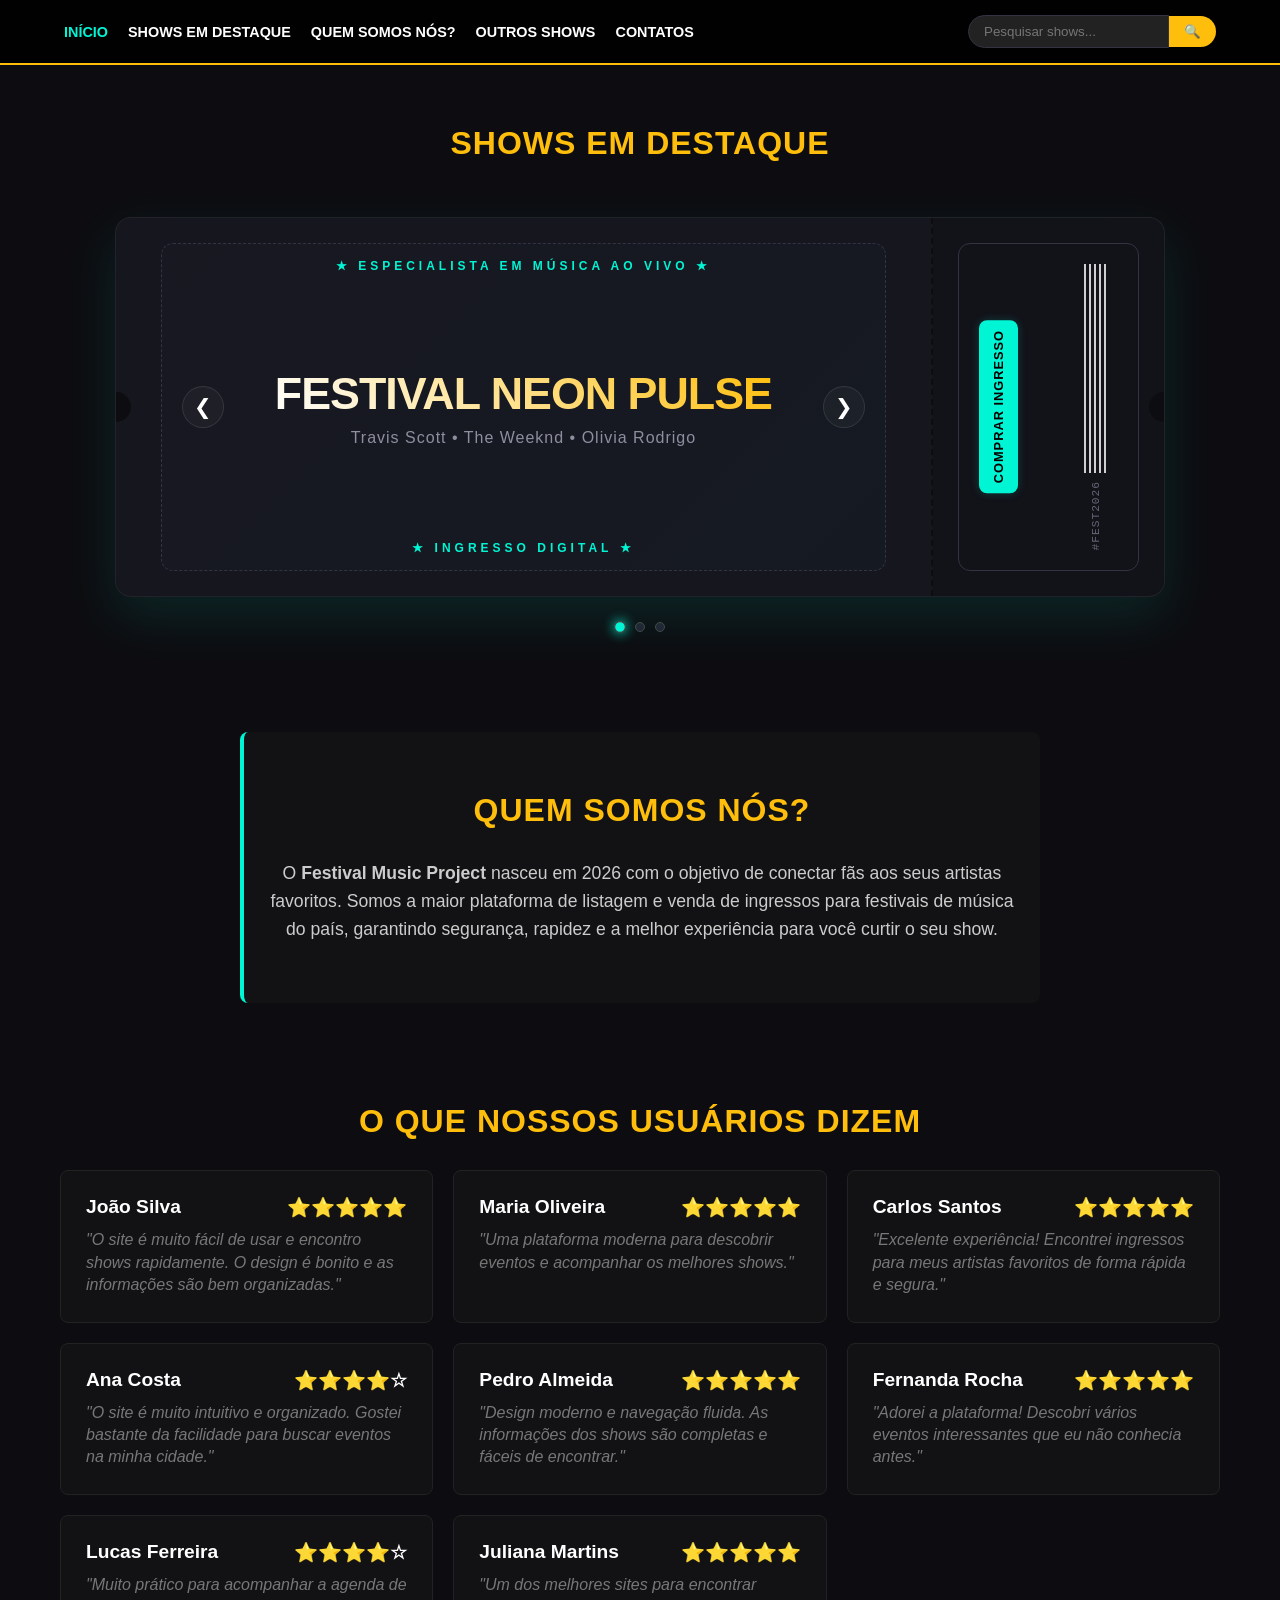
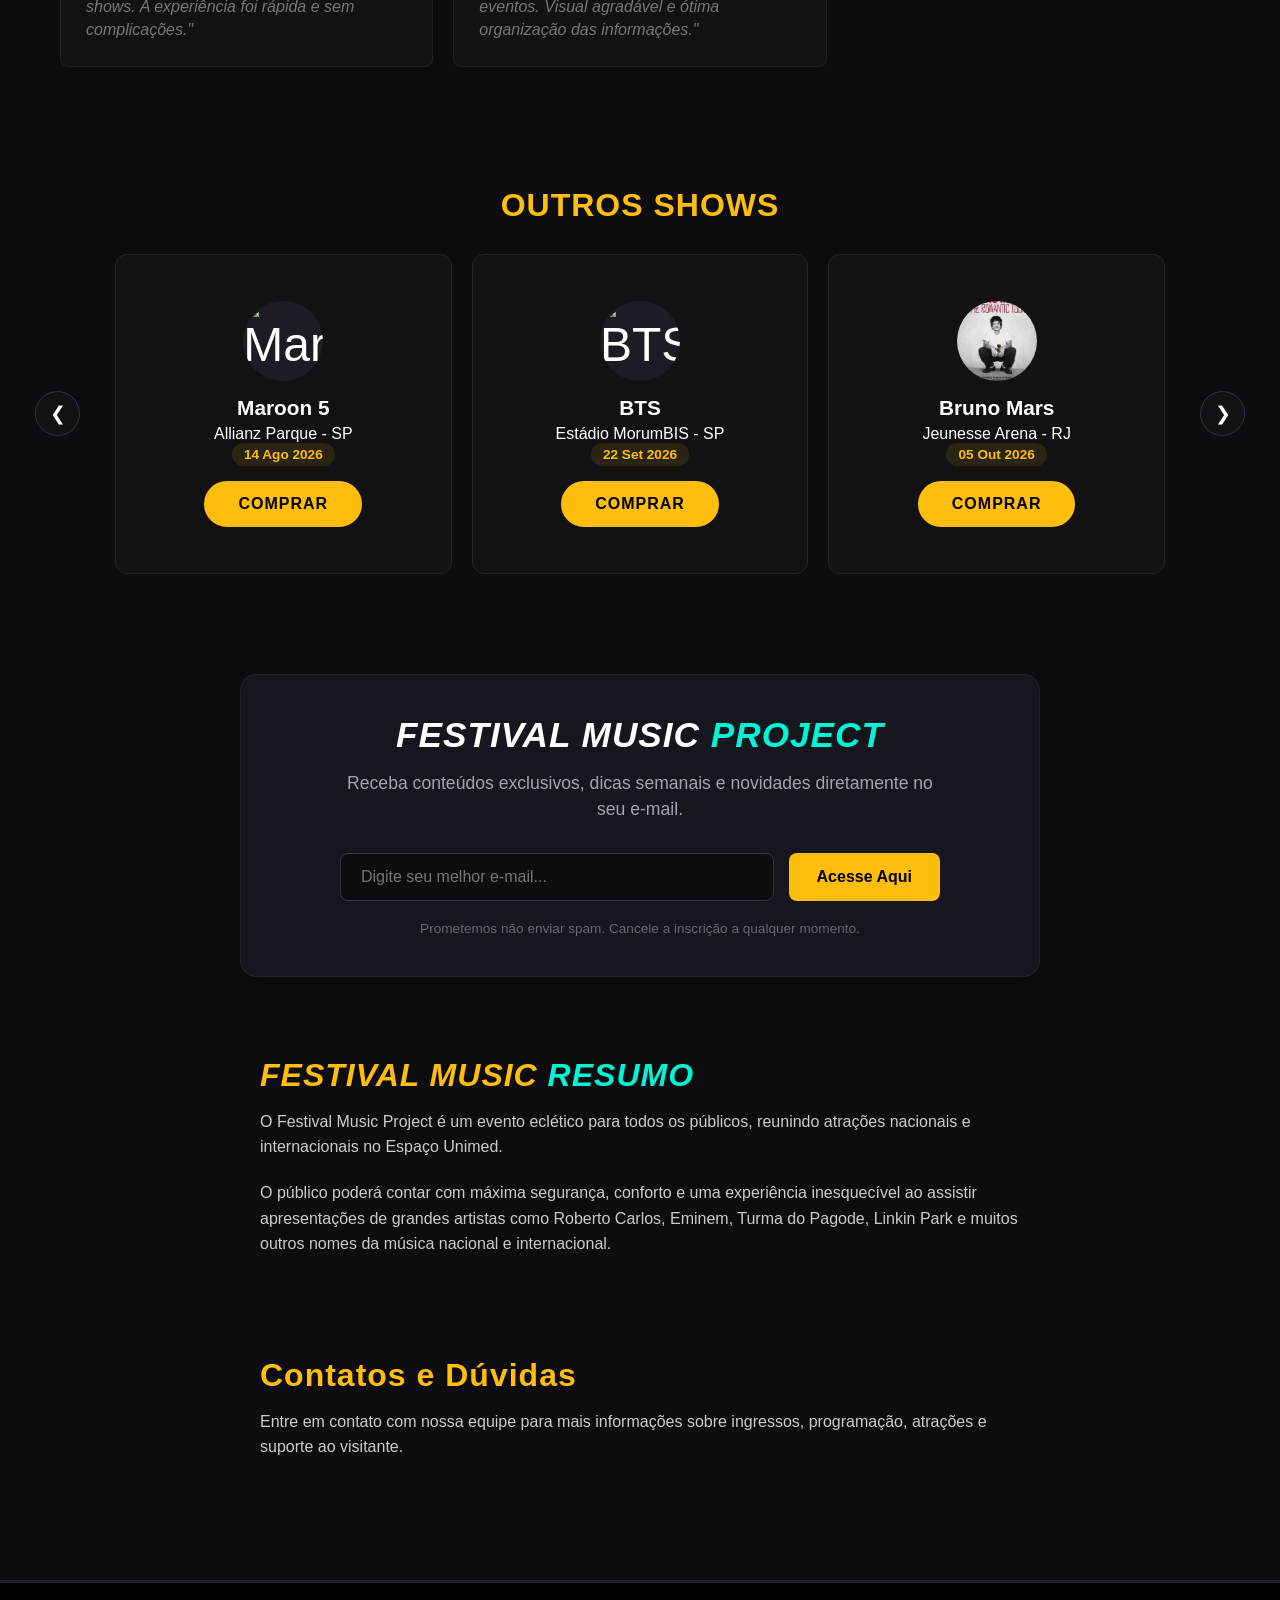
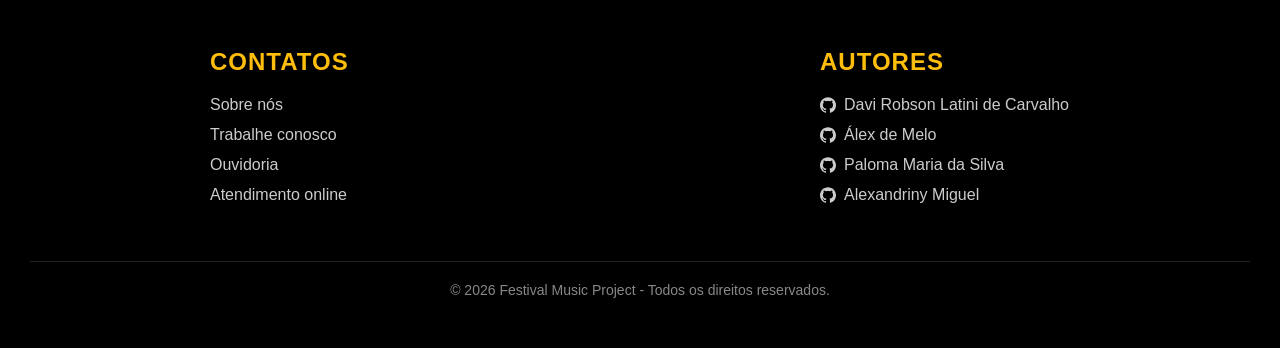
==== commit 2798cb2f: "Finalizado" ====
--- a/index.html
+++ b/index.html
@@ -9,38 +9,38 @@
       href="https://cdn-icons-png.flaticon.com/512/228/228770.png"
       type="image/x-icon"
     />
-    <link rel="stylesheet" href="../style/style.css" />
+    <link rel="stylesheet" href="style/style.css" />
   </head>
 
   <body>
-    <header id="header">
-      <nav class="menu-desktop">
+    <header id="cabecalho">
+      <nav class="menu-computador">
         <ul class="menu menu-principal">
-          <li class="menu-item">
-            <a href="#header" class="menu-link active">HOME</a>
+          <li class="item-menu">
+            <a href="#cabecalho" class="link-menu ativo">INÍCIO</a>
           </li>
-          <li class="menu-item">
-            <a href="#shows" class="menu-link">SHOWS EM DESTAQUE</a>
+          <li class="item-menu">
+            <a href="#shows" class="link-menu">SHOWS EM DESTAQUE</a>
           </li>
-          <li class="menu-item">
-            <a href="#sobre" class="menu-link">QUEM SOMOS NÓS?</a>
+          <li class="item-menu">
+            <a href="#sobre" class="link-menu">QUEM SOMOS NÓS?</a>
           </li>
-          <li class="menu-item">
-            <a href="#outros-shows" class="menu-link">OUTROS SHOWS</a>
+          <li class="item-menu">
+            <a href="#outros-shows" class="link-menu">OUTROS SHOWS</a>
           </li>
-          <li class="menu-item">
-            <a href="#footer" class="menu-link">CONTATOS</a>
+          <li class="item-menu">
+            <a href="#rodape" class="link-menu">CONTATOS</a>
           </li>
         </ul>
 
-        <form class="search-box" role="search">
+        <form class="caixa-busca" role="search">
           <input
             type="text"
             placeholder="Pesquisar shows..."
-            class="search-input"
+            class="entrada-busca"
             aria-label="Pesquisar shows"
           />
-          <button type="submit" class="search-btn" aria-label="Buscar">
+          <button type="submit" class="botao-busca" aria-label="Buscar">
             🔍
           </button>
         </form>
@@ -50,18 +50,18 @@
     <section id="shows" class="bandas-mes">
       <h2>SHOWS EM DESTAQUE</h2>
 
-      <div class="ticket-container">
-        <div class="ticket-body">
-          <div class="ticket-border-inner">
-            <span class="ticket-badge top">★ LIVE MUSIC EXPERT ★</span>
-
-            <div class="carousel-slide">
-              <div class="item active">
-                <h2>NEON PULSE FEST</h2>
+      <div class="recipiente-ingresso">
+        <div class="corpo-ingresso">
+          <div class="borda-interna-ingresso">
+            <span class="etiqueta-ingresso topo">★ ESPECIALISTA EM MÚSICA AO VIVO ★</span>
+
+            <div class="carrossel-deslizante">
+              <div class="item ativo">
+                <h2>FESTIVAL NEON PULSE</h2>
                 <p>Travis Scott • The Weeknd • Olivia Rodrigo</p>
               </div>
               <div class="item">
-                <h2>CYBERBEAT STAGE</h2>
+                <h2>PALCO CYBERBEAT</h2>
                 <p>Alok • Peggy Gou • Rufus Du Sol</p>
               </div>
               <div class="item">
@@ -71,41 +71,41 @@
             </div>
 
             <button
-              class="btn-ticket prev"
-              id="prevBtn"
+              class="botao-ingresso anterior"
+              id="botaoAnterior"
               aria-label="Slide anterior"
             >
               &#10094;
             </button>
             <button
-              class="btn-ticket next"
-              id="nextBtn"
+              class="botao-ingresso proximo"
+              id="botaoProximo"
               aria-label="Próximo slide"
             >
               &#10095;
             </button>
 
-            <span class="ticket-badge bottom">★ DIGITAL PASS ★</span>
+            <span class="etiqueta-ingresso fundo">★ INGRESSO DIGITAL ★</span>
           </div>
         </div>
 
-        <div class="ticket-perforation"></div>
-
-        <div class="ticket-stub">
-          <div class="stub-content">
-            <div class="stub-call-to-action">COMPRAR INGRESSO</div>
-            <div class="barcode">
-              <div class="barcode-lines"></div>
-              <span class="barcode-number">#FEST2026</span>
+        <div class="perfuracao-ingresso"></div>
+
+        <div class="canhoto-ingresso">
+          <div class="conteudo-canhoto">
+            <div class="chamada-para-acao"><a href="pages/compra.html">COMPRAR INGRESSO</a></div>
+            <div class="codigo-barras">
+              <div class="linhas-codigo-barras"></div>
+              <span class="numero-codigo-barras">#FEST2026</span>
             </div>
           </div>
         </div>
       </div>
 
-      <div class="carousel-indicators">
-        <span class="dot active" data-index="0"></span>
-        <span class="dot" data-index="1"></span>
-        <span class="dot" data-index="2"></span>
+      <div class="indicadores-carrossel">
+        <span class="ponto ativo" data-index="0"></span>
+        <span class="ponto" data-index="1"></span>
+        <span class="ponto" data-index="2"></span>
       </div>
     </section>
 
@@ -120,68 +120,68 @@
       </p>
     </section>
 
-    <section class="reviews">
+    <section class="avaliacoes">
       <h2>O QUE NOSSOS USUÁRIOS DIZEM</h2>
 
-      <div class="reviews-grid">
-        <div class="review-card">
-          <h3>João Silva <span class="stars">⭐⭐⭐⭐⭐</span></h3>
+      <div class="grade-avaliacoes">
+        <div class="cartao-avaliacao">
+          <h3>João Silva <span class="estrelas">⭐⭐⭐⭐⭐</span></h3>
           <p>
             "O site é muito fácil de usar e encontro shows rapidamente. O design
             é bonito e as informações são bem organizadas."
           </p>
         </div>
 
-        <div class="review-card">
-          <h3>Maria Oliveira <span class="stars">⭐⭐⭐⭐⭐</span></h3>
+        <div class="cartao-avaliacao">
+          <h3>Maria Oliveira <span class="estrelas">⭐⭐⭐⭐⭐</span></h3>
           <p>
             "Uma plataforma moderna para descobrir eventos e acompanhar os
             melhores shows."
           </p>
         </div>
 
-        <div class="review-card">
-          <h3>Carlos Santos <span class="stars">⭐⭐⭐⭐⭐</span></h3>
+        <div class="cartao-avaliacao">
+          <h3>Carlos Santos <span class="estrelas">⭐⭐⭐⭐⭐</span></h3>
           <p>
             "Excelente experiência! Encontrei ingressos para meus artistas
             favoritos de forma rápida e segura."
           </p>
         </div>
 
-        <div class="review-card">
-          <h3>Ana Costa <span class="stars">⭐⭐⭐⭐☆</span></h3>
+        <div class="cartao-avaliacao">
+          <h3>Ana Costa <span class="estrelas">⭐⭐⭐⭐☆</span></h3>
           <p>
             "O site é muito intuitivo e organizado. Gostei bastante da
             facilidade para buscar eventos na minha cidade."
           </p>
         </div>
 
-        <div class="review-card">
-          <h3>Pedro Almeida <span class="stars">⭐⭐⭐⭐⭐</span></h3>
+        <div class="cartao-avaliacao">
+          <h3>Pedro Almeida <span class="estrelas">⭐⭐⭐⭐⭐</span></h3>
           <p>
             "Design moderno e navegação fluida. As informações dos shows são
             completas e fáceis de encontrar."
           </p>
         </div>
 
-        <div class="review-card">
-          <h3>Fernanda Rocha <span class="stars">⭐⭐⭐⭐⭐</span></h3>
+        <div class="cartao-avaliacao">
+          <h3>Fernanda Rocha <span class="estrelas">⭐⭐⭐⭐⭐</span></h3>
           <p>
             "Adorei a plataforma! Descobri vários eventos interessantes que eu
             não conhecia antes."
           </p>
         </div>
 
-        <div class="review-card">
-          <h3>Lucas Ferreira <span class="stars">⭐⭐⭐⭐☆</span></h3>
+        <div class="cartao-avaliacao">
+          <h3>Lucas Ferreira <span class="estrelas">⭐⭐⭐⭐☆</span></h3>
           <p>
             "Muito prático para acompanhar a agenda de shows. A experiência foi
             rápida e sem complicações."
           </p>
         </div>
 
-        <div class="review-card">
-          <h3>Juliana Martins <span class="stars">⭐⭐⭐⭐⭐</span></h3>
+        <div class="cartao-avaliacao">
+          <h3>Juliana Martins <span class="estrelas">⭐⭐⭐⭐⭐</span></h3>
           <p>
             "Um dos melhores sites para encontrar eventos. Visual agradável e
             ótima organização das informações."
@@ -190,95 +190,94 @@
       </div>
     </section>
 
-    <section id="outros-shows" class="outros-shows-section">
+    <section id="outros-shows" class="secao-outros-shows">
       <h2>OUTROS SHOWS</h2>
-      <div class="multi-carousel-container">
+      <div class="recipiente-multi-carrossel">
         <button
-          class="btn-multi prev"
-          id="multiPrev"
+          class="botao-multi anterior"
+          id="multiAnterior"
           aria-label="Slide anterior"
         >
           &#10094;
         </button>
 
-        <div class="multi-carousel">
-          <!-- SLIDE 1: Maroon 5, BTS, Bruno Mars -->
-          <div class="multi-slide active">
-            <div class="show-card">
+        <div class="multi-carrossel">
+          <div class="multi-slide ativo">
+            <div class="cartao-show">
               <img
                 src="img/maroon.jpg"
                 alt="Maroon 5"
-                class="show-img-placeholder"
+                class="marcador-imagem-show"
               />
               <h3>Maroon 5</h3>
               <p>Allianz Parque - SP</p>
-              <span class="show-date">14 Ago 2026</span>
-              <a href="pages/compra.html" class="btn-comprar">Comprar</a>
-            </div>
-            <div class="show-card">
+              <span class="data-show">14 Ago 2026</span>
+              <a href="pages/compra.html" class="botao-comprar">Comprar</a>
+            </div>
+            <div class="cartao-show">
               <img
                 src="img/bts.jpg"
-                alt="Maroon 5"
-                class="show-img-placeholder"
+                alt="BTS"
+                class="marcador-imagem-show"
               />
               <h3>BTS</h3>
               <p>Estádio MorumBIS - SP</p>
-              <span class="show-date">22 Set 2026</span>
-              <a href="pages/compra.html" class="btn-comprar">Comprar</a>
-            </div>
-            <div class="show-card">
+              <span class="data-show">22 Set 2026</span>
+              <a href="pages/compra.html" class="botao-comprar">Comprar</a>
+            </div>
+            <div class="cartao-show">
               <img
                 src="img/bruno.jpg"
-                alt="Maroon 5"
-                class="show-img-placeholder"
+                alt="Bruno Mars"
+                class="marcador-imagem-show"
               />
               <h3>Bruno Mars</h3>
               <p>Jeunesse Arena - RJ</p>
-              <span class="show-date">05 Out 2026</span>
-              <a href="pages/compra.html" class="btn-comprar">Comprar</a>
+              <span class="data-show">05 Out 2026</span>
+              <a href="pages/compra.html" class="botao-comprar">Comprar</a>
             </div>
           </div>
 
           <div class="multi-slide">
-            <div class="show-card">
+            <div class="cartao-show">
               <img
                 src="img/cold.jpg"
-                alt="Maroon 5"
-                class="show-img-placeholder"
+                alt="Coldplay"
+                class="marcador-imagem-show"
               />
               <h3>Coldplay</h3>
               <p>Estádio MorumBIS - SP</p>
-              <span class="show-date">18 Nov 2026</span>
-              <a href="pages/compra.html" class="btn-comprar">Comprar</a>
-            </div>
-            <div class="show-card">
+              <span class="data-show">18 Nov 2026</span>
+              <a href="pages/compra.html" class="botao-comprar">Comprar</a>
+            </div>
+            <div class="cartao-show">
               <img
                 src="img/iron.jpg"
                 alt="Iron Maiden"
-                class="show-img-placeholder"
+                class="marcador-imagem-show"
               />
               <h3>Iron Maiden</h3>
               <p>Cidade do Rock - RJ</p>
-              <span class="show-date">30 Nov 2026</span>
-              <a href="pages/compra.html" class="btn-comprar">Comprar</a>
-            </div>
-            <div class="show-card">
+              <span class="data-show">30 Nov 2026</span>
+              <a href="pages/compra.html" class="botao-comprar">Comprar</a>
+            </div>
+            <div class="cartao-show">
               <img
                 src="img/harry.jpg"
-                alt="Maroon 5"
-                class="show-img-placeholder"
+                alt="Harry Styles"
+                class="marcador-imagem-show"
               />
               <h3>Harry Styles</h3>
               <p>Farmasi Arena - RJ</p>
-              <span class="show-date">12 Dez 2026</span>
-              <a href="pages/compra.html" class="btn-comprar">Comprar</a>
+              <span class="data-show">12 Dez 2026</span>
+              <a href="pages/compra.html" class="botao-comprar">Comprar</a>
             </div>
           </div>
         </div>
 
         <button
-          class="btn-multi next"
-          id="multiNext"
+          class="botao-multi proximo"
+          id="multiProximo"
           aria-label="Próximo slide"
         >
           &#10095;
@@ -286,36 +285,32 @@
       </div>
     </section>
 
-    <!-- RODAPÉ -->
-
-    <!-- SEÇÃO NEWSLETTER -->
-    <section id="newsletter" class="newsletter-container">
-      <h1 class="newsletter-title">
+    <section id="boletim" class="recipiente-boletim">
+      <h1 class="titulo-boletim">
         <em>FESTIVAL MUSIC <span>PROJECT</span></em>
       </h1>
 
-      <p class="newsletter-subtitle">
+      <p class="subtitulo-boletim">
         Receba conteúdos exclusivos, dicas semanais e novidades diretamente no
         seu e-mail.
       </p>
 
-      <form class="newsletter-form" onsubmit="enviarNewsletter(event)">
+      <form class="formulario-boletim" onsubmit="enviarBoletim(event)">
         <input
           type="email"
-          class="email-input"
+          class="entrada-email"
           placeholder="Digite seu melhor e-mail..."
           required
         />
-        <button type="submit" class="submit-btn">Acesse Aqui</button>
+        <button type="submit" class="botao-envio">Acesse Aqui</button>
       </form>
 
-      <p class="footer-text">
+      <p class="texto-rodape">
         Prometemos não enviar spam. Cancele a inscrição a qualquer momento.
       </p>
     </section>
 
-    <!-- SEÇÃO INFORMATIVA (RESUMO) -->
-    <section class="content-section">
+    <section class="secao-conteudo">
       <h2>
         <em>FESTIVAL MUSIC <span>RESUMO</span></em>
       </h2>
@@ -333,8 +328,7 @@
       </p>
     </section>
 
-    <!-- SEÇÃO DE CONTATOS -->
-    <section class="content-section">
+    <section class="secao-conteudo">
       <h2>Contatos e Dúvidas</h2>
 
       <p>
@@ -343,29 +337,26 @@
       </p>
     </section>
 
-    <!-- FOOTER -->
-
-    <footer id="footer" class="footer">
-      <div class="footer-col">
+    <footer id="rodape" class="rodape">
+      <div class="coluna-rodape">
         <h2>CONTATOS</h2>
-        <!-- Links que levam para páginas separadas -->
         <a href="pages/sobre-nos.html">Sobre nós</a>
         <a href="pages/trabalhe-conosco.html">Trabalhe conosco</a>
         <a href="pages/ouvidoria.html">Ouvidoria</a>
         <a href="pages/atendimento.html">Atendimento online</a>
       </div>
 
-      <div class="footer-col">
+      <div class="coluna-rodape">
         <h2>AUTORES</h2>
 
         <a
           href="https://github.com/Bit-Davirlc"
           target="_blank"
           rel="noopener noreferrer"
-          class="autor-link"
+          class="link-autor"
         >
           <svg
-            class="git-icon"
+            class="icone-git"
             viewBox="0 0 24 24"
             xmlns="http://www.w3.org/2000/svg"
           >
@@ -380,10 +371,10 @@
           href="https://github.com/alexmelo15"
           target="_blank"
           rel="noopener noreferrer"
-          class="autor-link"
+          class="link-autor"
         >
           <svg
-            class="git-icon"
+            class="icone-git"
             viewBox="0 0 24 24"
             xmlns="http://www.w3.org/2000/svg"
           >
@@ -398,10 +389,10 @@
           href="https://github.com/Paloma-90"
           target="_blank"
           rel="noopener noreferrer"
-          class="autor-link"
+          class="link-autor"
         >
           <svg
-            class="git-icon"
+            class="icone-git"
             viewBox="0 0 24 24"
             xmlns="http://www.w3.org/2000/svg"
           >
@@ -416,10 +407,10 @@
           href="https://github.com/AlexandrinyMiguel"
           target="_blank"
           rel="noopener noreferrer"
-          class="autor-link"
+          class="link-autor"
         >
           <svg
-            class="git-icon"
+            class="icone-git"
             viewBox="0 0 24 24"
             xmlns="http://www.w3.org/2000/svg"
           >
@@ -431,11 +422,11 @@
         </a>
       </div>
 
-      <div class="footer-copy">
+      <div class="direitos-rodape">
         &copy; 2026 Festival Music Project - Todos os direitos reservados.
       </div>
     </footer>
 
     <script src="script/script.js"></script>
   </body>
-</html>
+</html>
--- a/style/style.css
+++ b/style/style.css
@@ -1,13 +1,39 @@
-/* ==========================================================================
-   1. CONFIGURAÇÕES GERAIS (RESET & VARIÁVEIS)
-   ========================================================================== */
+/* ========================================================================== 
+    1. CONFIGURAÇÕES GERAIS (REDEFINIÇÕES & VARIÁVEIS) 
+    ========================================================================== */
 :root {
-  --ticket-bg: #16161f;
-  --ticket-text: #ffffff;
-  --ticket-accent: #00f5d4;
-  --ticket-border: #333344;
-  --body-bg: #0d0d11;
-  --brand-yellow: #ffbe0b;
+  /* Cores Originais do Tema */
+  --ingresso-fundo: #16161f;
+  --ingresso-texto: #ffffff;
+  --ingresso-destaque: #00f5d4;
+  --ingresso-borda: #333344;
+  --corpo-fundo: #0d0d11;
+  --marca-amarelo: #ffbe0b;
+
+  /* Novas Variáveis para Elementos Gerais (Suporte para Light Mode) */
+  --corpo-texto: #ffffff;
+  --cabecalho-fundo: rgba(0, 0, 0, 0.9);
+  --texto-secundario: #8e8e9f;
+  --texto-mutado: #666677;
+  --texto-suave: #cccccc;
+  --texto-opaco: #aaaaaaaa;
+
+  /* Fundos de Componentes */
+  --componente-fundo-escuro: #121214;
+  --componente-fundo-medio: #1c1c24;
+  --componente-fundo-claro: #232330;
+  --canhoto-fundo: rgba(0, 0, 0, 0.2);
+  --botao-carrossel-fundo: rgba(255, 255, 255, 0.03);
+
+  /* Inputs, Bordas e Elementos Interativos */
+  --borda-suave: #232329;
+  --borda-input: #333344;
+  --borda-generica: #222222;
+  --borda-card: #2d2d38;
+  --input-fundo: #222222;
+  --ponto-carrossel-fundo: #222230;
+  --ponto-carrossel-borda: #444444;
+  --codigo-barras-cor: #ffffff;
 }
 
 * {
@@ -19,32 +45,32 @@
 }
 
 body {
-  background-color: var(--body-bg);
-  color: #fff;
+  background-color: var(--corpo-fundo);
+  color: var(--corpo-texto);
   overflow-x: hidden;
 }
 
 h2 {
   text-align: center;
-  color: var(--brand-yellow);
+  color: var(--marca-amarelo);
   font-size: 2rem;
   margin-bottom: 30px;
   letter-spacing: 1px;
 }
 
-/* ==========================================================================
-   2. HEADER, MENU & BUSCA
-   ========================================================================== */
-#header {
-  background-color: rgba(0, 0, 0, 0.9);
+/* ========================================================================== 
+    2. CABEÇALHO, MENU & BUSCA 
+    ========================================================================== */
+#cabecalho {
+  background-color: var(--cabecalho-fundo);
   position: sticky;
   top: 0;
   z-index: 1000;
-  border-bottom: 2px solid var(--brand-yellow);
+  border-bottom: 2px solid var(--marca-amarelo);
   padding: 15px 5%;
 }
 
-.menu-desktop {
+.menu-computador {
   display: flex;
   justify-content: space-between;
   align-items: center;
@@ -58,49 +84,49 @@
   gap: 20px;
 }
 
-.menu-link {
-  color: #fff;
+.link-menu {
+  color: var(--corpo-texto);
   text-decoration: none;
   font-weight: bold;
   font-size: 0.9rem;
   transition: color 0.3s;
 }
 
-.menu-link:hover,
-.menu-link.active {
-  color: var(--ticket-accent);
-}
-
-.search-box {
-  display: flex;
-  align-items: center;
-}
-
-.search-input {
+.link-menu:hover,
+.link-menu.ativo {
+  color: var(--ingresso-destaque);
+}
+
+.caixa-busca {
+  display: flex;
+  align-items: center;
+}
+
+.entrada-busca {
   padding: 8px 15px;
-  border: 1px solid #333;
+  border: 1px solid var(--borda-input);
   border-radius: 20px 0 0 20px;
-  background: #222;
-  color: white;
+  background: var(--input-fundo);
+  color: var(--corpo-texto);
   outline: none;
 }
 
-.search-btn {
+.botao-busca {
   padding: 8px 15px;
-  background-color: var(--brand-yellow);
+  background-color: var(--marca-amarelo);
   border: none;
   border-radius: 0 20px 20px 0;
   cursor: pointer;
   transition: background 0.3s;
 }
 
-.search-btn:hover {
-  background-color: var(--ticket-accent);
-}
-
-/* ==========================================================================
-   3. SEÇÃO DO CARROSSEL 1 (TICKET)
-   ========================================================================== */
+.botao-busca:hover {
+  background-color: var(--ingresso-destaque);
+}
+
+/* ========================================================================== 
+    3. SEÇÃO DO CARROSSEL 1 (INGRESSO) - VERSÃO ALONGADA 
+    ========================================================================== */
 .bandas-mes {
   padding: 60px 20px;
   max-width: 1200px;
@@ -111,46 +137,46 @@
   gap: 25px;
 }
 
-.ticket-container {
+.recipiente-ingresso {
   display: flex;
   position: relative;
   width: 100%;
-  max-width: 850px;
+  max-width: 1050px;
   height: 380px;
-  background-color: var(--ticket-bg);
+  background-color: var(--ingresso-fundo);
   border-radius: 16px;
   border: 1px solid rgba(255, 255, 255, 0.05);
   box-shadow: 0 20px 50px rgba(0, 245, 212, 0.1);
   overflow: hidden;
 }
 
-.ticket-container::before,
-.ticket-container::after {
+.recipiente-ingresso::before,
+.recipiente-ingresso::after {
   content: "";
   position: absolute;
   top: 50%;
   transform: translateY(-50%);
   width: 30px;
   height: 30px;
-  background-color: var(--body-bg);
+  background-color: var(--corpo-fundo);
   border-radius: 50%;
   z-index: 5;
 }
-.ticket-container::before {
+.recipiente-ingresso::before {
   left: -15px;
 }
-.ticket-container::after {
+.recipiente-ingresso::after {
   right: -15px;
 }
 
-.ticket-body {
-  flex: 3;
-  padding: 25px 35px;
+.corpo-ingresso {
+  flex: 4;
+  padding: 25px 45px;
   position: relative;
 }
 
-.ticket-border-inner {
-  border: 1px dashed var(--ticket-border);
+.borda-interna-ingresso {
+  border: 1px dashed var(--ingresso-borda);
   border-radius: 12px;
   height: 100%;
   width: 100%;
@@ -166,22 +192,22 @@
   );
 }
 
-.ticket-badge {
+.etiqueta-ingresso {
   position: absolute;
   font-size: 0.75rem;
   font-weight: 800;
   letter-spacing: 4px;
-  color: var(--ticket-accent);
-}
-.ticket-badge.top {
+  color: var(--ingresso-destaque);
+}
+.etiqueta-ingresso.topo {
   top: 15px;
 }
-.ticket-badge.bottom {
+.etiqueta-ingresso.fundo {
   bottom: 15px;
 }
 
-.carousel-slide {
-  width: 80%;
+.carrossel-deslizante {
+  width: 85%;
   height: 60%;
   position: relative;
 }
@@ -197,43 +223,43 @@
   flex-direction: column;
   justify-content: center;
   align-items: center;
-  color: var(--ticket-text);
+  color: var(--ingresso-texto);
   text-align: center;
 }
 
 .item h2 {
-  font-size: 2.5rem;
+  font-size: 2.8rem;
   font-weight: 900;
   text-transform: uppercase;
   letter-spacing: -1px;
   margin-bottom: 10px;
-  background: linear-gradient(45deg, #fff, var(--brand-yellow));
+  background: linear-gradient(45deg, var(--corpo-texto), var(--marca-amarelo));
   background-clip: text;
   -webkit-background-clip: text;
   -webkit-text-fill-color: transparent;
 }
 
 .item p {
-  font-size: 0.95rem;
+  font-size: 1rem;
   font-weight: 500;
-  color: #8e8e9f;
+  color: var(--texto-secundario);
   letter-spacing: 1px;
 }
 
-.item.active {
+.item.ativo {
   opacity: 1;
   transform: scale(1);
   z-index: 2;
 }
 
-.btn-ticket {
+.botao-ingresso {
   position: absolute;
   top: 50%;
   transform: translateY(-50%);
-  background: rgba(255, 255, 255, 0.03);
+  background: var(--botao-carrossel-fundo);
   border: 1px solid rgba(255, 255, 255, 0.1);
   font-size: 1.3rem;
-  color: #fff;
+  color: var(--corpo-texto);
   cursor: pointer;
   z-index: 10;
   width: 42px;
@@ -244,36 +270,36 @@
   justify-content: center;
   transition: all 0.3s;
 }
-.btn-ticket:hover {
-  background: var(--ticket-accent);
-  color: #000;
-  box-shadow: 0 0 15px var(--ticket-accent);
-  border-color: var(--ticket-accent);
-}
-.prev {
-  left: 15px;
-}
-.next {
-  right: 15px;
-}
-
-.ticket-perforation {
+.botao-ingresso:hover {
+  background: var(--ingresso-destaque);
+  color: #000000;
+  box-shadow: 0 0 15px var(--ingresso-destaque);
+  border-color: var(--ingresso-destaque);
+}
+.anterior {
+  left: 20px;
+}
+.proximo {
+  right: 20px;
+}
+
+.perfuracao-ingresso {
   width: 2px;
-  border-left: 2px dashed var(--body-bg);
+  border-left: 2px dashed var(--corpo-fundo);
   height: 100%;
 }
 
-.ticket-stub {
-  flex: 1.1;
+.canhoto-ingresso {
+  flex: 1;
   padding: 25px;
   display: flex;
   justify-content: center;
   align-items: center;
-  background: rgba(0, 0, 0, 0.2);
-}
-
-.stub-content {
-  border: 1px solid var(--ticket-border);
+  background: var(--canhoto-fundo);
+}
+
+.conteudo-canhoto {
+  border: 1px solid var(--ingresso-borda);
   border-radius: 12px;
   height: 100%;
   width: 100%;
@@ -283,8 +309,8 @@
   padding: 20px;
 }
 
-.stub-call-to-action {
-  color: var(--ticket-text);
+.chamada-para-acao {
+  color: var(--ingresso-texto);
   font-size: 1.1rem;
   font-weight: 800;
   text-align: center;
@@ -293,11 +319,11 @@
   letter-spacing: 3px;
 }
 
-.ticket-container:hover .stub-call-to-action {
-  color: var(--ticket-accent);
-}
-
-.barcode {
+.recipiente-ingresso:hover .chamada-para-acao {
+  color: var(--ingresso-destaque);
+}
+
+.codigo-barras {
   display: flex;
   flex-direction: column;
   align-items: center;
@@ -306,26 +332,26 @@
   width: 45px;
 }
 
-.barcode-lines {
+.linhas-codigo-barras {
   width: 24px;
   height: 85%;
   background: repeating-linear-gradient(
     90deg,
-    #fff,
-    #fff 2px,
+    var(--codigo-barras-cor),
+    var(--codigo-barras-cor) 2px,
     transparent 2px,
     transparent 5px,
-    #fff 5px,
-    #fff 7px,
+    var(--codigo-barras-cor) 5px,
+    var(--codigo-barras-cor) 7px,
     transparent 7px,
     transparent 10px
   );
   opacity: 0.8;
 }
 
-.barcode-number {
+.numero-codigo-barras {
   font-size: 0.7rem;
-  color: #666677;
+  color: var(--texto-mutado);
   letter-spacing: 1px;
   font-family: monospace;
   writing-mode: vertical-rl;
@@ -333,37 +359,80 @@
   margin-top: 8px;
 }
 
-.carousel-indicators {
+.indicators-carrossel,
+.indicadores-carrossel {
   display: flex;
   gap: 10px;
 }
 
-.dot {
+.ponto {
   width: 10px;
   height: 10px;
-  background-color: #222230;
-  border: 1px solid #444;
+  background-color: var(--ponto-carrossel-fundo);
+  border: 1px solid var(--ponto-carrossel-borda);
   border-radius: 50%;
   cursor: pointer;
   transition: all 0.3s ease;
 }
 
-.dot.active {
-  background-color: var(--ticket-accent);
-  box-shadow: 0 0 10px var(--ticket-accent);
+.ponto.ativo {
+  background-color: var(--ingresso-destaque);
+  box-shadow: 0 0 10px var(--ingresso-destaque);
   transform: scale(1.2);
 }
 
-/* ==========================
-   4. SEÇÃO DO CARROSSEL 2 (OUTROS SHOWS - 3 ITENS)
-   ========================== */
-.outros-shows-section {
+.chamada-para-acao {
+  display: flex;
+  justify-content: center;
+  align-items: center;
+}
+
+.chamada-para-acao a {
+  display: inline-block;
+  color: #000000;
+  background-color: var(--ingresso-destaque);
+  text-decoration: none;
+  font-size: 0.8rem;
+  font-weight: 700;
+  letter-spacing: 1px;
+  text-transform: uppercase;
+  padding: 8px 10px;
+  border-radius: 8px;
+  border: 2px solid var(--ingresso-destaque);
+  box-shadow: 0 0 10px rgba(0, 245, 212, 0.2);
+  text-align: center;
+  white-space: nowrap;
+  cursor: pointer;
+  transition:
+    background-color 0.3s ease,
+    border-color 0.3s ease,
+    color 0.3s ease,
+    box-shadow 0.3s ease,
+    transform 0.2s ease;
+}
+
+.chamada-para-acao a:hover {
+  background-color: transparent;
+  color: var(--ingresso-destaque);
+  border-color: var(--ingresso-destaque);
+  box-shadow: 0 0 15px rgba(0, 245, 212, 0.5);
+  transform: scale(1.03);
+}
+
+.chamada-para-acao a:active {
+  transform: scale(0.97);
+}
+
+/* ========================== 
+    4. SEÇÃO DO CARROSSEL 2 (OUTROS SHOWS - 3 ITENS) 
+    ========================== */
+.secao-outros-shows {
   padding: 60px 20px;
   max-width: 1200px;
   margin: 0 auto;
 }
 
-.multi-carousel-container {
+.recipiente-multi-carrossel {
   position: relative;
   display: flex;
   align-items: center;
@@ -371,7 +440,7 @@
   width: 100%;
 }
 
-.multi-carousel {
+.multi-carrossel {
   width: 100%;
   max-width: 1050px;
   height: 320px;
@@ -394,16 +463,16 @@
   pointer-events: none;
 }
 
-.multi-slide.active {
+.multi-slide.ativo {
   opacity: 1;
   transform: scale(1);
   position: relative;
   pointer-events: auto;
 }
 
-.show-card {
-  background: #121214;
-  border: 1px solid #232329;
+.cartao-show {
+  background: var(--componente-fundo-escuro);
+  border: 1px solid var(--borda-suave);
   border-radius: 12px;
   padding: 25px;
   display: flex;
@@ -416,15 +485,15 @@
     box-shadow 0.3s;
 }
 
-.show-card:hover {
-  border-color: var(--ticket-accent);
+.cartao-show:hover {
+  border-color: var(--ingresso-destaque);
   box-shadow: 0 5px 15px rgba(0, 245, 212, 0.15);
 }
 
-.show-img-placeholder {
+.marcador-imagem-show {
   font-size: 3rem;
   margin-bottom: 15px;
-  background: #1c1c24;
+  background: var(--componente-fundo-medio);
   width: 80px;
   height: 80px;
   display: flex;
@@ -434,42 +503,27 @@
   object-fit: cover;
 }
 
-.show-card h3 {
+.cartao-show h3 {
   font-size: 1.3rem;
-  color: #fff;
+  color: var(--corpo-texto);
   margin-bottom: 5px;
 }
 
-.show-card {
-  background: #121214;
-  border: 1px solid #232329;
-  border-radius: 12px;
-  padding: 25px;
-  display: flex;
-  flex-direction: column; /* Alinha os itens em formato de coluna vertical */
-  justify-content: center;
-  align-items: center; /* Centraliza o botão e a data no meio do card */
-  text-align: center;
-  transition:
-    border-color 0.3s,
-    box-shadow 0.3s;
-}
-
-.show-date {
-  display: inline-block; /* Permite aplicar a margem vertical corretamente */
-  margin-bottom: 15px; /* Cria o espaçamento de 15px em relação ao botão Comprar */
+.data-show {
+  display: inline-block;
+  margin-bottom: 15px;
   font-size: 0.85rem;
-  color: var(--brand-yellow);
+  color: var(--marca-amarelo);
   font-weight: bold;
   background: rgba(255, 190, 11, 0.1);
   padding: 4px 12px;
   border-radius: 20px;
 }
 
-.btn-multi {
-  background: #121214;
-  border: 1px solid #333;
-  color: #fff;
+.botao-multi {
+  background: var(--componente-fundo-escuro);
+  border: 1px solid var(--borda-input);
+  color: var(--corpo-texto);
   font-size: 1.2rem;
   width: 45px;
   height: 45px;
@@ -483,104 +537,104 @@
   transition: all 0.3s;
 }
 
-.btn-multi:hover {
-  background: var(--brand-yellow);
-  color: #000;
-  border-color: var(--brand-yellow);
-}
-
-#multiPrev {
+.botao-multi:hover {
+  background: var(--marca-amarelo);
+  color: #000000;
+  border-color: var(--marca-amarelo);
+}
+
+#multiAnterior {
   left: -25px;
 }
-#multiNext {
+#multiProximo {
   right: -25px;
 }
 
-/* ==========================================================================
-   5. QUEM SOMOS, AVALIAÇÕES E CONTEÚDO CORRENTE
-   ========================================================================== */
+/* ========================================================================== 
+    5. QUEM SOMOS, AVALIAÇÕES E CONTEÚDO CORRENTE 
+    ========================================================================== */
 .sobre-nos {
   padding: 60px 20px;
-  background-color: #121214;
+  background-color: var(--componente-fundo-escuro);
   text-align: center;
   max-width: 800px;
   margin: 40px auto;
   border-radius: 8px;
-  border-left: 4px solid var(--ticket-accent);
+  border-left: 4px solid var(--ingresso-destaque);
 }
 
 .sobre-nos p {
   font-size: 1.1rem;
   line-height: 1.6;
-  color: #ccc;
-}
-
-.reviews {
+  color: var(--texto-suave);
+}
+
+.avaliacoes {
   padding: 60px 20px;
   max-width: 1200px;
   margin: 0 auto;
 }
 
-.reviews-grid {
+.grade-avaliacoes {
   display: grid;
   grid-template-columns: repeat(auto-fit, minmax(300px, 1fr));
   gap: 20px;
 }
 
-.review-card {
-  background: #121214;
+.cartao-avaliacao {
+  background: var(--componente-fundo-escuro);
   padding: 25px;
   border-radius: 8px;
-  border: 1px solid #222;
+  border: 1px solid var(--borda-generica);
   transition: transform 0.3s;
 }
 
-.review-card:hover {
+.cartao-avaliacao:hover {
   transform: translateY(-5px);
-  border-color: var(--brand-yellow);
-}
-
-.review-card h3 {
+  border-color: var(--marca-amarelo);
+}
+
+.cartao-avaliacao h3 {
   font-size: 1.2rem;
   margin-bottom: 10px;
   display: flex;
   justify-content: space-between;
 }
 
-.review-card p {
-  color: #aaa;
+.cartao-avaliacao p {
+  color: var(--texto-opaco);
   font-style: italic;
   line-height: 1.4;
 }
 
-.content-section {
+.secao-conteudo {
   padding: 40px 20px;
   max-width: 800px;
   margin: 0 auto;
 }
 
-.content-section h2 {
+.secao-conteudo h2 {
   text-align: left;
   margin-bottom: 15px;
 }
 
-.content-section h2 span {
-  color: var(--ticket-accent);
-}
-
-.content-section p {
+.secao-conteudo h2 span {
+  color: var(--ingresso-destaque);
+}
+
+.secao-conteudo p {
   font-size: 1rem;
   line-height: 1.6;
-  color: #ccc;
+  color: var(--texto-suave);
   margin-bottom: 20px;
 }
 
-/* ==========================================================================
-   6. NOVA SEÇÃO: NEWSLETTER
-   ========================================================================== */
-.newsletter-container {
-  background-color: #16161f;
-  border: 1px solid #232329;
+/* ========================================================================== 
+    6. NOVA SEÇÃO: BOLETIM INFORMATIVO (NEWSLETTER) 
+    ========================================================================== */
+.recipiente-boletim {
+  background-color: var(--ingresso-fundo);
+  border: 1px solid var(--borda-suave);
   border-radius: 16px;
   max-width: 800px;
   margin: 40px auto;
@@ -589,18 +643,18 @@
   box-shadow: 0 10px 30px rgba(0, 0, 0, 0.3);
 }
 
-.newsletter-title {
+.titulo-boletim {
   font-size: 2.2rem;
-  color: #fff;
+  color: var(--corpo-texto);
   margin-bottom: 15px;
   letter-spacing: 1px;
 }
 
-.newsletter-title span {
-  color: var(--ticket-accent);
-}
-
-.newsletter-subtitle {
+.titulo-boletim span {
+  color: var(--ingresso-destaque);
+}
+
+.subtitulo-boletim {
   font-size: 1.1rem;
   color: #a3a3b3;
   margin-bottom: 30px;
@@ -610,20 +664,20 @@
   line-height: 1.5;
 }
 
-.newsletter-form {
+.formulario-boletim {
   display: flex;
   gap: 15px;
   max-width: 600px;
   margin: 0 auto 20px auto;
 }
 
-.email-input {
+.entrada-email {
   flex: 1;
-  background-color: var(--body-bg);
-  border: 1px solid #333344;
+  background-color: var(--corpo-fundo);
+  border: 1px solid var(--borda-input);
   border-radius: 8px;
   padding: 14px 20px;
-  color: #ffffff;
+  color: var(--corpo-texto);
   font-size: 1rem;
   outline: none;
   transition:
@@ -631,13 +685,13 @@
     box-shadow 0.3s;
 }
 
-.email-input:focus {
-  border-color: var(--ticket-accent);
+.entrada-email:focus {
+  border-color: var(--ingresso-destaque);
   box-shadow: 0 0 8px rgba(0, 245, 212, 0.2);
 }
 
-.submit-btn {
-  background-color: var(--brand-yellow);
+.botao-envio {
+  background-color: var(--marca-amarelo);
   color: #000000;
   border: none;
   border-radius: 8px;
@@ -651,50 +705,50 @@
     box-shadow 0.3s;
 }
 
-.submit-btn:hover {
-  background-color: var(--ticket-accent);
+.botao-envio:hover {
+  background-color: var(--ingresso-destaque);
   box-shadow: 0 0 15px rgba(0, 245, 212, 0.3);
 }
 
-.submit-btn:active {
+.botao-envio:active {
   transform: scale(0.98);
 }
 
-.footer-text {
+.texto-rodape {
   font-size: 0.85rem;
-  color: #666677;
+  color: var(--texto-mutado);
 }
 
 @media (max-width: 600px) {
-  .newsletter-form {
+  .formulario-boletim {
     flex-direction: column;
     gap: 12px;
   }
-  .submit-btn {
+  .botao-envio {
     width: 100%;
   }
 }
 
-/* ==========================================================================
-   7. PÁGINAS INTERNAS (SOBRE NÓS, OUVIDORIA, VAGAS, COMPRAS)
-   ========================================================================== */
-.main-content {
+/* ========================================================================== 
+    7. PÁGINAS INTERNAS (SOBRE NÓS, OUVIDORIA, VAGAS, COMPRAS) 
+    ========================================================================== */
+.conteudo-principal {
   padding: 40px 20px;
   max-width: 1200px;
   margin: 0 auto;
 }
 
 .pagina-interna {
-  background-color: #121214;
+  background-color: var(--componente-fundo-escuro);
   border-radius: 16px;
-  border: 1px solid #232329;
+  border: 1px solid var(--borda-suave);
   padding: 40px;
   box-shadow: 0 10px 30px rgba(0, 0, 0, 0.5);
 }
 
 .titulo-pagina {
   font-size: 2.5rem;
-  color: var(--brand-yellow);
+  color: var(--marca-amarelo);
   margin-bottom: 20px;
   letter-spacing: 1px;
 }
@@ -702,22 +756,21 @@
 .texto-introducao {
   font-size: 1.15rem;
   line-height: 1.8;
-  color: #cccccc;
+  color: var(--texto-suave);
   max-width: 900px;
   margin-bottom: 40px;
 }
 
-/* --- Equipe --- */
-.time-container {
+.recipiente-equipe {
   display: grid;
   grid-template-columns: repeat(auto-fit, minmax(220px, 1fr));
   gap: 25px;
   margin-bottom: 40px;
 }
 
-.time-card {
-  background: #1c1c24;
-  border: 1px solid #2d2d38;
+.cartao-equipe {
+  background: var(--componente-fundo-medio);
+  border: 1px solid var(--borda-card);
   border-radius: 12px;
   padding: 25px 20px;
   display: flex;
@@ -730,61 +783,60 @@
     box-shadow 0.3s ease;
 }
 
-.time-card:hover {
+.cartao-equipe:hover {
   transform: translateY(-5px);
-  border-color: var(--ticket-accent);
+  border-color: var(--ingresso-destaque);
   box-shadow: 0 10px 20px rgba(0, 245, 212, 0.1);
 }
 
-.time-card__foto {
+.cartao-equipe__foto {
   width: 90px;
   height: 90px;
   border-radius: 50%;
   object-fit: cover;
-  border: 2px solid var(--brand-yellow);
-  background-color: #121214;
+  border: 2px solid var(--marca-amarelo);
+  background-color: var(--componente-fundo-escuro);
   margin-bottom: 15px;
   padding: 5px;
   transition: border-color 0.3s;
 }
 
-.time-card:hover .time-card__foto {
-  border-color: var(--ticket-accent);
-}
-
-.time-card__nome {
+.cartao-equipe:hover .cartao-equipe__foto {
+  border-color: var(--ingresso-destaque);
+}
+
+.cartao-equipe__nome {
   font-size: 1.25rem;
   margin-bottom: 8px;
 }
 
-.time-card__link {
-  color: #ffffff;
+.cartao-equipe__link {
+  color: var(--corpo-texto);
   text-decoration: none;
   transition: color 0.3s;
 }
 
-.time-card__link:hover {
-  color: var(--brand-yellow);
+.cartao-equipe__link:hover {
+  color: var(--marca-amarelo);
   text-decoration: underline;
 }
 
-.time-card__cargo {
+.cartao-equipe__cargo {
   font-size: 0.9rem;
-  color: #8e8e9f;
+  color: var(--texto-secundario);
   line-height: 1.4;
 }
 
-/* --- Trabalhe Conosco (Vagas) --- */
-.vagas-grid {
+.grade-vagas {
   display: grid;
   grid-template-columns: repeat(auto-fit, minmax(250px, 1fr));
   gap: 20px;
   margin: 30px 0;
 }
 
-.vaga-card {
-  background: #1c1c24;
-  border: 1px solid #232329;
+.cartao-vaga {
+  background: var(--componente-fundo-medio);
+  border: 1px solid var(--borda-suave);
   border-radius: 12px;
   padding: 25px;
   display: flex;
@@ -795,21 +847,21 @@
     transform 0.3s;
 }
 
-.vaga-card:hover {
+.cartao-vaga:hover {
   transform: translateY(-5px);
-  border-color: var(--brand-yellow);
+  border-color: var(--marca-amarelo);
   box-shadow: 0 5px 15px rgba(255, 190, 11, 0.1);
 }
 
-.vaga-card__titulo {
+.cartao-vaga__titulo {
   font-size: 1.3rem;
-  color: #fff;
+  color: var(--corpo-texto);
   margin-bottom: 12px;
 }
 
-.vaga-card__descricao {
+.cartao-vaga__descricao {
   font-size: 0.95rem;
-  color: #8e8e9f;
+  color: var(--texto-secundario);
   line-height: 1.5;
 }
 
@@ -817,21 +869,20 @@
   margin-top: 40px;
   font-size: 1.1rem;
   line-height: 1.6;
-  color: #ccc;
-}
-
-.vaga-email {
-  color: var(--ticket-accent);
+  color: var(--texto-suave);
+}
+
+.email-vaga {
+  color: var(--ingresso-destaque);
   font-weight: bold;
 }
 
-/* --- Ouvidoria & Formulários --- */
 .prazo-destaque {
-  color: var(--ticket-accent);
+  color: var(--ingresso-destaque);
   font-weight: bold;
 }
 
-.form-ouvidoria {
+.formulario-ouvidoria {
   display: flex;
   flex-direction: column;
   gap: 18px;
@@ -839,15 +890,15 @@
   margin: 35px 0;
 }
 
-.form-ouvidoria__input,
-.form-ouvidoria__select,
-.form-ouvidoria__textarea {
+.formulario-ouvidoria__input,
+.formulario-ouvidoria__select,
+.formulario-ouvidoria__textarea {
   width: 100%;
-  background-color: #1c1c24;
-  border: 1px solid #333344;
+  background-color: var(--componente-fundo-medio);
+  border: 1px solid var(--borda-input);
   border-radius: 8px;
   padding: 14px 16px;
-  color: #ffffff;
+  color: var(--corpo-texto);
   font-size: 1rem;
   outline: none;
   transition:
@@ -855,19 +906,19 @@
     box-shadow 0.3s;
 }
 
-.form-ouvidoria__input:focus,
-.form-ouvidoria__select:focus,
-.form-ouvidoria__textarea:focus {
-  border-color: var(--ticket-accent);
+.formulario-ouvidoria__input:focus,
+.formulario-ouvidoria__select:focus,
+.formulario-ouvidoria__textarea:focus {
+  border-color: var(--ingresso-destaque);
   box-shadow: 0 0 8px rgba(0, 245, 212, 0.2);
 }
 
-.form-ouvidoria__textarea {
+.formulario-ouvidoria__textarea {
   height: 150px;
   resize: vertical;
 }
 
-.form-ouvidoria__select {
+.formulario-ouvidoria__select {
   cursor: pointer;
   appearance: none;
   background-image: url("data:image/svg+xml;utf8,<svg xmlns='http://www.w3.org/2000/svg' width='10' height='6' fill='none'><path stroke='%238e8e9f' stroke-width='2' d='m1 1 4 4 4-4'/></svg>");
@@ -875,8 +926,8 @@
   background-position: right 16px center;
 }
 
-.form-ouvidoria__btn {
-  background-color: var(--brand-yellow);
+.formulario-ouvidoria__btn {
+  background-color: var(--marca-amarelo);
   color: #000000;
   border: none;
   border-radius: 8px;
@@ -891,102 +942,101 @@
     box-shadow 0.3s;
 }
 
-.form-ouvidoria__btn:hover {
-  background-color: var(--ticket-accent);
+.formulario-ouvidoria__btn:hover {
+  background-color: var(--ingresso-destaque);
   box-shadow: 0 0 15px rgba(0, 245, 212, 0.3);
 }
 
-.form-ouvidoria__btn:active {
+.formulario-ouvidoria__btn:active {
   transform: scale(0.98);
 }
 
-/* --- Central de Atendimento & Chat / FAQ --- */
 .subtitulo-atendimento {
   font-size: 1.6rem;
-  color: var(--brand-yellow);
+  color: var(--marca-amarelo);
   margin: 30px 0 15px 0;
   text-align: left;
   letter-spacing: 0.5px;
 }
 
-.faq-grid {
+.grade-faq {
   display: grid;
   grid-template-columns: repeat(auto-fit, minmax(280px, 1fr));
   gap: 20px;
   margin-bottom: 40px;
 }
 
-.faq-card {
-  background: #1c1c24;
-  border: 1px solid #232329;
-  border-top: 3px solid var(--ticket-accent);
+.cartao-faq {
+  background: var(--componente-fundo-medio);
+  border: 1px solid var(--borda-suave);
+  border-top: 3px solid var(--ingresso-destaque);
   border-radius: 8px;
   padding: 20px;
 }
 
-.faq-card h3 {
+.cartao-faq h3 {
   font-size: 1.1rem;
-  color: #ffffff;
+  color: var(--corpo-texto);
   margin-bottom: 10px;
 }
 
-.faq-card p {
+.cartao-faq p {
   font-size: 0.9rem;
   color: #a3a3b3;
   line-height: 1.5;
 }
 
-.ticket-form-container {
-  background: #16161f;
-  border: 1px solid #232329;
+.recipiente-formulario-ingresso {
+  background: var(--ingresso-fundo);
+  border: 1px solid var(--borda-suave);
   border-radius: 12px;
   padding: 30px;
   margin-top: 20px;
 }
 
-.ticket-instrucao {
-  color: #ccc;
+.instrucao-ingresso {
+  color: var(--texto-suave);
   font-size: 0.95rem;
   margin-bottom: 25px;
 }
 
-.form-ticket {
+.formulario-ingresso {
   display: flex;
   flex-direction: column;
   gap: 15px;
 }
 
-.form-group-row {
+.linha-grupo-formulario {
   display: flex;
   gap: 15px;
 }
 
-.form-ticket__input,
-.form-ticket__select,
-.form-ticket__textarea {
+.formulario-ingresso__input,
+.formulario-ingresso__select,
+.formulario-ingresso__textarea {
   flex: 1;
-  background-color: #0d0d11;
-  border: 1px solid #333344;
+  background-color: var(--corpo-fundo);
+  border: 1px solid var(--borda-input);
   border-radius: 6px;
   padding: 12px 14px;
-  color: #ffffff;
+  color: var(--corpo-texto);
   font-size: 0.95rem;
   outline: none;
   transition: border-color 0.3s;
 }
 
-.form-ticket__input:focus,
-.form-ticket__select:focus,
-.form-ticket__textarea:focus {
-  border-color: var(--ticket-accent);
-}
-
-.form-ticket__textarea {
+.formulario-ingresso__input:focus,
+.formulario-ingresso__select:focus,
+.formulario-ingresso__textarea:focus {
+  border-color: var(--ingresso-destaque);
+}
+
+.formulario-ingresso__textarea {
   height: 120px;
   resize: none;
 }
 
-.form-ticket__select {
+.formulario-ingresso__select {
   cursor: pointer;
   appearance: none;
   background-image: url("data:image/svg+xml;utf8,<svg xmlns='http://www.w3.org/2000/svg' width='10' height='6' fill='none'><path stroke='%238e8e9f' stroke-width='2' d='m1 1 4 4 4-4'/></svg>");
@@ -994,9 +1044,9 @@
   background-position: right 14px center;
 }
 
-.form-ticket__btn {
-  background-color: var(--brand-yellow);
-  color: #000;
+.formulario-ingresso__btn {
+  background-color: var(--marca-amarelo);
+  color: #000000;
   border: none;
   border-radius: 6px;
   padding: 14px 28px;
@@ -1009,18 +1059,18 @@
     transform 0.1s;
 }
 
-.form-ticket__btn:hover {
-  background-color: var(--ticket-accent);
+.formulario-ingresso__btn:hover {
+  background-color: var(--ingresso-destaque);
   box-shadow: 0 0 12px rgba(0, 245, 212, 0.2);
 }
 
-.form-ticket__btn:active {
+.formulario-ingresso__btn:active {
   transform: scale(0.98);
 }
 
-.chat-box {
-  background: #1c1c24;
-  border: 1px solid #333;
+.caixa-batepapo {
+  background: var(--componente-fundo-medio);
+  border: 1px solid var(--borda-input);
   border-radius: 12px;
   height: 350px;
   overflow-y: auto;
@@ -1033,53 +1083,53 @@
 
 .msg-atendente {
   align-self: flex-start;
-  background: #232330;
-  border: 1px solid #333;
+  background: var(--componente-fundo-claro);
+  border: 1px solid var(--borda-input);
   border-radius: 0 12px 12px 12px;
   padding: 12px 16px;
   max-width: 75%;
-  color: #ccc;
+  color: var(--texto-suave);
   font-size: 0.95rem;
   line-height: 1.5;
 }
 
 .msg-usuario {
   align-self: flex-end;
-  background: var(--ticket-accent);
+  background: var(--ingresso-destaque);
   border-radius: 12px 0 12px 12px;
   padding: 12px 16px;
   max-width: 75%;
-  color: #000;
+  color: #000000;
   font-size: 0.95rem;
   font-weight: 500;
   line-height: 1.5;
 }
 
-.chat-input-area {
+.area-entrada-batepapo {
   display: flex;
   gap: 10px;
 }
 
-.chat-input-area input {
+.area-entrada-batepapo input {
   flex: 1;
-  background: #1c1c24;
-  border: 1px solid #333;
+  background: var(--componente-fundo-medio);
+  border: 1px solid var(--borda-input);
   border-radius: 8px;
   padding: 12px 16px;
-  color: #fff;
+  color: var(--corpo-texto);
   font-size: 1rem;
   outline: none;
   transition: border-color 0.3s;
 }
 
-.chat-input-area input:focus {
-  border-color: var(--ticket-accent);
-}
-
-.chat-input-area button {
+.area-entrada-batepapo input:focus {
+  border-color: var(--ingresso-destaque);
+}
+
+.area-entrada-batepapo button {
   padding: 12px 20px;
-  background: var(--ticket-accent);
-  color: #000;
+  background: var(--ingresso-destaque);
+  color: #000000;
   border: none;
   border-radius: 8px;
   font-weight: bold;
@@ -1087,31 +1137,30 @@
   transition: opacity 0.3s;
 }
 
-.chat-input-area button:hover {
+.area-entrada-batepapo button:hover {
   opacity: 0.85;
 }
 
 .horarios {
-  background: #1c1c24;
+  background: var(--componente-fundo-medio);
   border-radius: 10px;
   padding: 20px;
   margin-top: 25px;
-  border-left: 3px solid var(--brand-yellow);
+  border-left: 3px solid var(--marca-amarelo);
 }
 
 .horarios h3 {
-  color: var(--brand-yellow);
+  color: var(--marca-amarelo);
   margin-bottom: 10px;
 }
 
 .horarios p {
-  color: #aaa;
+  color: var(--texto-opaco);
   font-size: 0.95rem;
   margin-bottom: 6px;
 }
 
-/* --- Compra de Ingressos --- */
-.form-compra {
+.formulario-compra {
   display: flex;
   flex-direction: column;
   gap: 18px;
@@ -1119,14 +1168,14 @@
   margin: 35px 0;
 }
 
-.form-compra__input,
-.form-compra__select {
+.formulario-compra__input,
+.formulario-compra__select {
   width: 100%;
-  background-color: #1c1c24;
-  border: 1px solid #333344;
+  background-color: var(--componente-fundo-medio);
+  border: 1px solid var(--borda-input);
   border-radius: 8px;
   padding: 14px 16px;
-  color: #ffffff;
+  color: var(--corpo-texto);
   font-size: 1rem;
   outline: none;
   transition:
@@ -1134,13 +1183,13 @@
     box-shadow 0.3s;
 }
 
-.form-compra__input:focus,
-.form-compra__select:focus {
-  border-color: var(--ticket-accent);
+.formulario-compra__input:focus,
+.formulario-compra__select:focus {
+  border-color: var(--ingresso-destaque);
   box-shadow: 0 0 8px rgba(0, 245, 212, 0.2);
 }
 
-.form-compra__select {
+.formulario-compra__select {
   cursor: pointer;
   appearance: none;
   background-image: url("data:image/svg+xml;utf8,<svg xmlns='http://www.w3.org/2000/svg' width='10' height='6' fill='none'><path stroke='%238e8e9f' stroke-width='2' d='m1 1 4 4 4-4'/></svg>");
@@ -1148,8 +1197,8 @@
   background-position: right 16px center;
 }
 
-.form-compra__btn {
-  background-color: var(--brand-yellow);
+.formulario-compra__btn {
+  background-color: var(--marca-amarelo);
   color: #000000;
   border: none;
   border-radius: 8px;
@@ -1164,21 +1213,21 @@
     box-shadow 0.3s;
 }
 
-.form-compra__btn:hover {
-  background-color: var(--ticket-accent);
+.formulario-compra__btn:hover {
+  background-color: var(--ingresso-destaque);
   box-shadow: 0 0 15px rgba(0, 245, 212, 0.3);
 }
 
-.form-compra__btn:active {
+.formulario-compra__btn:active {
   transform: scale(0.98);
 }
 
-/* ==========================================================================
-   BOTÃO COMPRAR DIRECT LINK
-   ========================================================================== */
-.btn-comprar {
+/* ========================================================================== 
+    BOTÃO COMPRAR DIRECT LINK 
+    ========================================================================== */
+.botao-comprar {
   display: inline-block;
-  background-color: var(--brand-yellow);
+  background-color: var(--marca-amarelo);
   color: #000000;
   text-decoration: none;
   font-size: 1rem;
@@ -1186,8 +1235,8 @@
   text-transform: uppercase;
   letter-spacing: 1px;
   padding: 12px 32px;
-  border-radius: 50px; /* Botão no estilo pílula */
-  border: 2px solid var(--brand-yellow);
+  border-radius: 50px;
+  border: 2px solid var(--marca-amarelo);
   cursor: pointer;
   text-align: center;
   transition:
@@ -1198,49 +1247,47 @@
     transform 0.2s ease;
 }
 
-/* Efeito ao passar o mouse (Hover) */
-.btn-comprar:hover {
+.botao-comprar:hover {
   background-color: transparent;
-  border-color: var(--ticket-accent);
-  color: var(--ticket-accent); /* Texto muda para Ciano */
-  box-shadow: 0 0 20px rgba(0, 245, 212, 0.4); /* Brilho Neon */
-}
-
-/* Efeito de clique (Active) */
-.btn-comprar:active {
+  border-color: var(--ingresso-destaque);
+  color: var(--ingresso-destaque);
+  box-shadow: 0 0 20px rgba(0, 245, 212, 0.4);
+}
+
+.botao-comprar:active {
   transform: scale(0.96);
 }
 
 .texto-seguranca {
   margin-top: 20px;
   font-size: 0.85rem;
-  color: #8e8e9f;
+  color: var(--texto-secundario);
   letter-spacing: 0.5px;
 }
 
-/* ==========================================================================
-   8. ELEMENTOS DE APOIO EXTRA
-   ========================================================================== */
+/* ========================================================================== 
+    8. ELEMENTOS DE APOIO EXTRA 
+    ========================================================================== */
 .frase-efeito {
   font-size: 1.3rem;
   font-style: italic;
-  color: var(--ticket-accent);
+  color: var(--ingresso-destaque);
   text-align: center;
   margin: 40px 0;
   letter-spacing: 1px;
 }
 
-.acoes-container {
+.recipiente-acoes {
   display: flex;
   justify-content: flex-start;
   margin-top: 20px;
-  border-top: 1px solid #232329;
+  border-top: 1px solid var(--borda-suave);
   padding-top: 20px;
 }
 
-.btn-voltar {
+.botao-voltar {
   display: inline-block;
-  color: var(--brand-yellow);
+  color: var(--marca-amarelo);
   text-decoration: none;
   font-weight: bold;
   font-size: 1rem;
@@ -1249,102 +1296,99 @@
     transform 0.3s;
 }
 
-.btn-voltar:hover {
-  color: var(--ticket-accent);
+.botao-voltar:hover {
+  color: var(--ingresso-destaque);
   transform: translateX(-5px);
 }
 
-/* ==========================================================================
-   9. FOOTER
-   ========================================================================== */
-.footer {
+/* ========================================================================== 
+    9. RODAPÉ (FOOTER) 
+    ========================================================================== */
+.rodape {
   display: flex;
   justify-content: space-around;
   align-items: flex-start;
   flex-wrap: wrap;
-  background-color: #000;
-  color: white;
+  background-color: #000000;
+  color: var(--corpo-texto);
   padding: 50px 30px;
-  border-top: 3px solid #222;
+  border-top: 3px solid var(--input-fundo);
   margin-top: 60px;
 }
 
-.footer-col {
+.coluna-rodape {
   min-width: 250px;
   margin: 15px;
 }
 
-.footer-col h2 {
+.coluna-rodape h2 {
   text-align: left;
-  color: var(--brand-yellow);
+  color: var(--marca-amarelo);
   font-size: 24px;
   margin-bottom: 20px;
 }
 
-.footer-col a,
-.footer-col p {
+.coluna-rodape a,
+.coluna-rodape p {
   display: block;
-  color: #ccc;
+  color: var(--texto-suave);
   text-decoration: none;
   margin-bottom: 12px;
   transition: color 0.3s ease;
 }
 
-.footer-col a:hover {
-  color: var(--ticket-accent);
-}
-.footer-col p:hover {
-  color: white;
-}
-
-.footer-copy {
+.coluna-rodape a:hover {
+  color: var(--ingresso-destaque);
+}
+.coluna-rodape p:hover {
+  color: var(--corpo-texto);
+}
+
+.direitos-rodape {
   width: 100%;
   text-align: center;
   margin-top: 30px;
   padding-top: 20px;
-  border-top: 1px solid #222;
-  color: #888;
+  border-top: 1px solid var(--input-fundo);
+  color: #888888;
   font-size: 14px;
 }
 
-/* Estilo para o link do autor no footer */
-.autor-link {
-  display: flex !important; /* Força o comportamento flex para alinhar o ícone */
-  align-items: center; /* Alinha verticalmente o ícone com o texto */
-  gap: 8px; /* Espaço sutil entre o ícone e o nome */
+.link-autor {
+  display: flex !important;
+  align-items: center;
+  gap: 8px;
   margin-bottom: 12px;
-  color: #ccc;
+  color: var(--texto-suave);
   text-decoration: none;
   transition: color 0.3s ease;
 }
 
-/* Estilo do ícone SVG do Github */
-.git-icon {
-  width: 16px; /* Tamanho perfeito para acompanhar o texto */
+.icone-git {
+  width: 16px;
   height: 16px;
-  fill: currentColor; /* Faz o ícone herdar a cor do texto automaticamente */
+  fill: currentColor;
   transition: fill 0.3s ease;
 }
 
-/* Efeito Hover unificado */
-.autor-link:hover {
-  color: var(--ticket-accent); /* Muda o texto e o ícone para Ciano no hover */
-}
-
-/* ==========================================================================
-   10. RESPONSIVIDADE (MEDIA QUERIES)
-   ========================================================================== */
+.link-autor:hover {
+  color: var(--ingresso-destaque);
+}
+
+/* ========================================================================== 
+    10. RESPONSIVIDADE (MEDIA QUERIES) 
+    ========================================================================== */
 @media (max-width: 900px) {
   .multi-slide {
     grid-template-columns: repeat(2, 1fr);
   }
-  .multi-slide .show-card:last-child {
+  .multi-slide .cartao-show:last-child {
     display: none;
   }
 }
 
 @media (max-width: 700px) {
-  .menu-desktop {
+  .menu-computador {
     flex-direction: column;
     text-align: center;
   }
@@ -1352,62 +1396,62 @@
     flex-direction: column;
     gap: 10px;
   }
-  .footer {
+  .rodape {
     flex-direction: column;
     align-items: center;
     text-align: center;
   }
-  .footer-col h2 {
+  .coluna-rodape h2 {
     text-align: center;
   }
 }
 
 @media (max-width: 650px) {
-  .ticket-container {
+  .recipiente-ingresso {
     flex-direction: column;
     height: auto;
     max-width: 400px;
   }
-  .ticket-body {
+  .corpo-ingresso {
     padding: 35px 20px;
   }
-  .carousel-slide {
+  .carrossel-deslizante {
     width: 90%;
     height: 180px;
   }
   .item h2 {
     font-size: 1.8rem;
   }
-  .ticket-perforation {
+  .perfuracao-ingresso {
     width: 100%;
     height: 2px;
     border-left: none;
-    border-top: 2px dashed var(--body-bg);
-  }
-  .ticket-stub {
+    border-top: 2px dashed var(--corpo-fundo);
+  }
+  .canhoto-ingresso {
     width: 100%;
     height: 140px;
   }
-  .stub-content {
+  .conteudo-canhoto {
     flex-direction: row-reverse;
   }
-  .stub-call-to-action,
-  .barcode-number {
+  .chamada-para-acao,
+  .numero-codigo-barras {
     writing-mode: horizontal-tb;
     transform: none;
   }
-  .barcode {
+  .codigo-barras {
     flex-direction: row;
     width: 120px;
     height: 40px;
   }
-  .barcode-lines {
+  .linhas-codigo-barras {
     height: 24px;
     width: 100%;
     background: repeating-linear-gradient(
       0deg,
-      #fff,
-      #fff 2px,
+      var(--codigo-barras-cor),
+      var(--codigo-barras-cor) 2px,
       transparent 2px,
       transparent 5px
     );
@@ -1415,28 +1459,28 @@
   .multi-slide {
     grid-template-columns: 1fr;
   }
-  .multi-carousel {
+  .multi-carrossel {
     height: 280px;
   }
-  #multiPrev {
+  #multiAnterior {
     left: 0px;
   }
-  #multiNext {
+  #multiProximo {
     right: 0px;
   }
-  .form-group-row {
+  .linha-grupo-formulario {
     flex-direction: column;
     gap: 15px;
   }
-  .form-ticket__btn {
+  .formulario-ingresso__btn {
     width: 100%;
     text-align: center;
   }
 }
 
 @media (max-width: 600px) {
-  .form-ouvidoria__btn,
-  .form-compra__btn {
+  .formulario-ouvidoria__btn,
+  .formulario-compra__btn {
     width: 100%;
     text-align: center;
   }
@@ -1449,7 +1493,7 @@
   .titulo-pagina {
     font-size: 2rem;
   }
-  .time-container {
+  .recipiente-equipe {
     grid-template-columns: 1fr;
   }
 }
